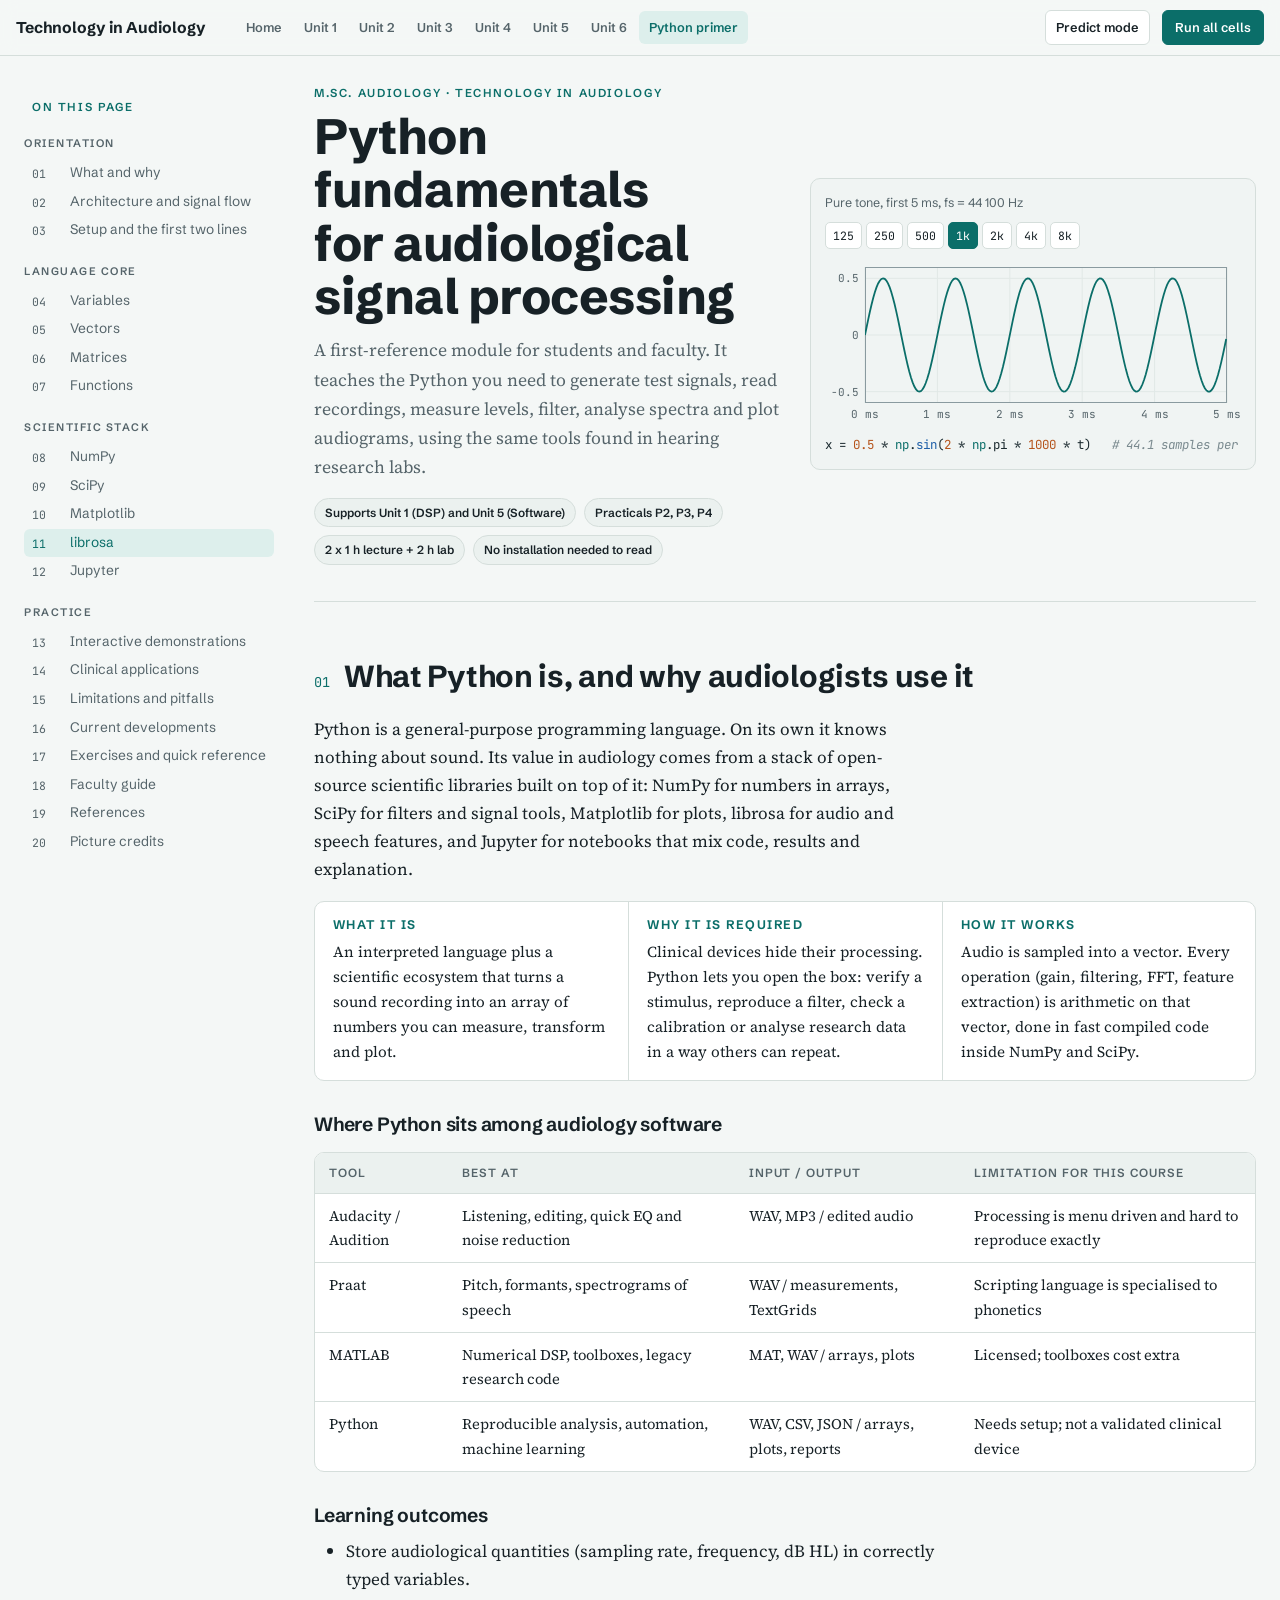
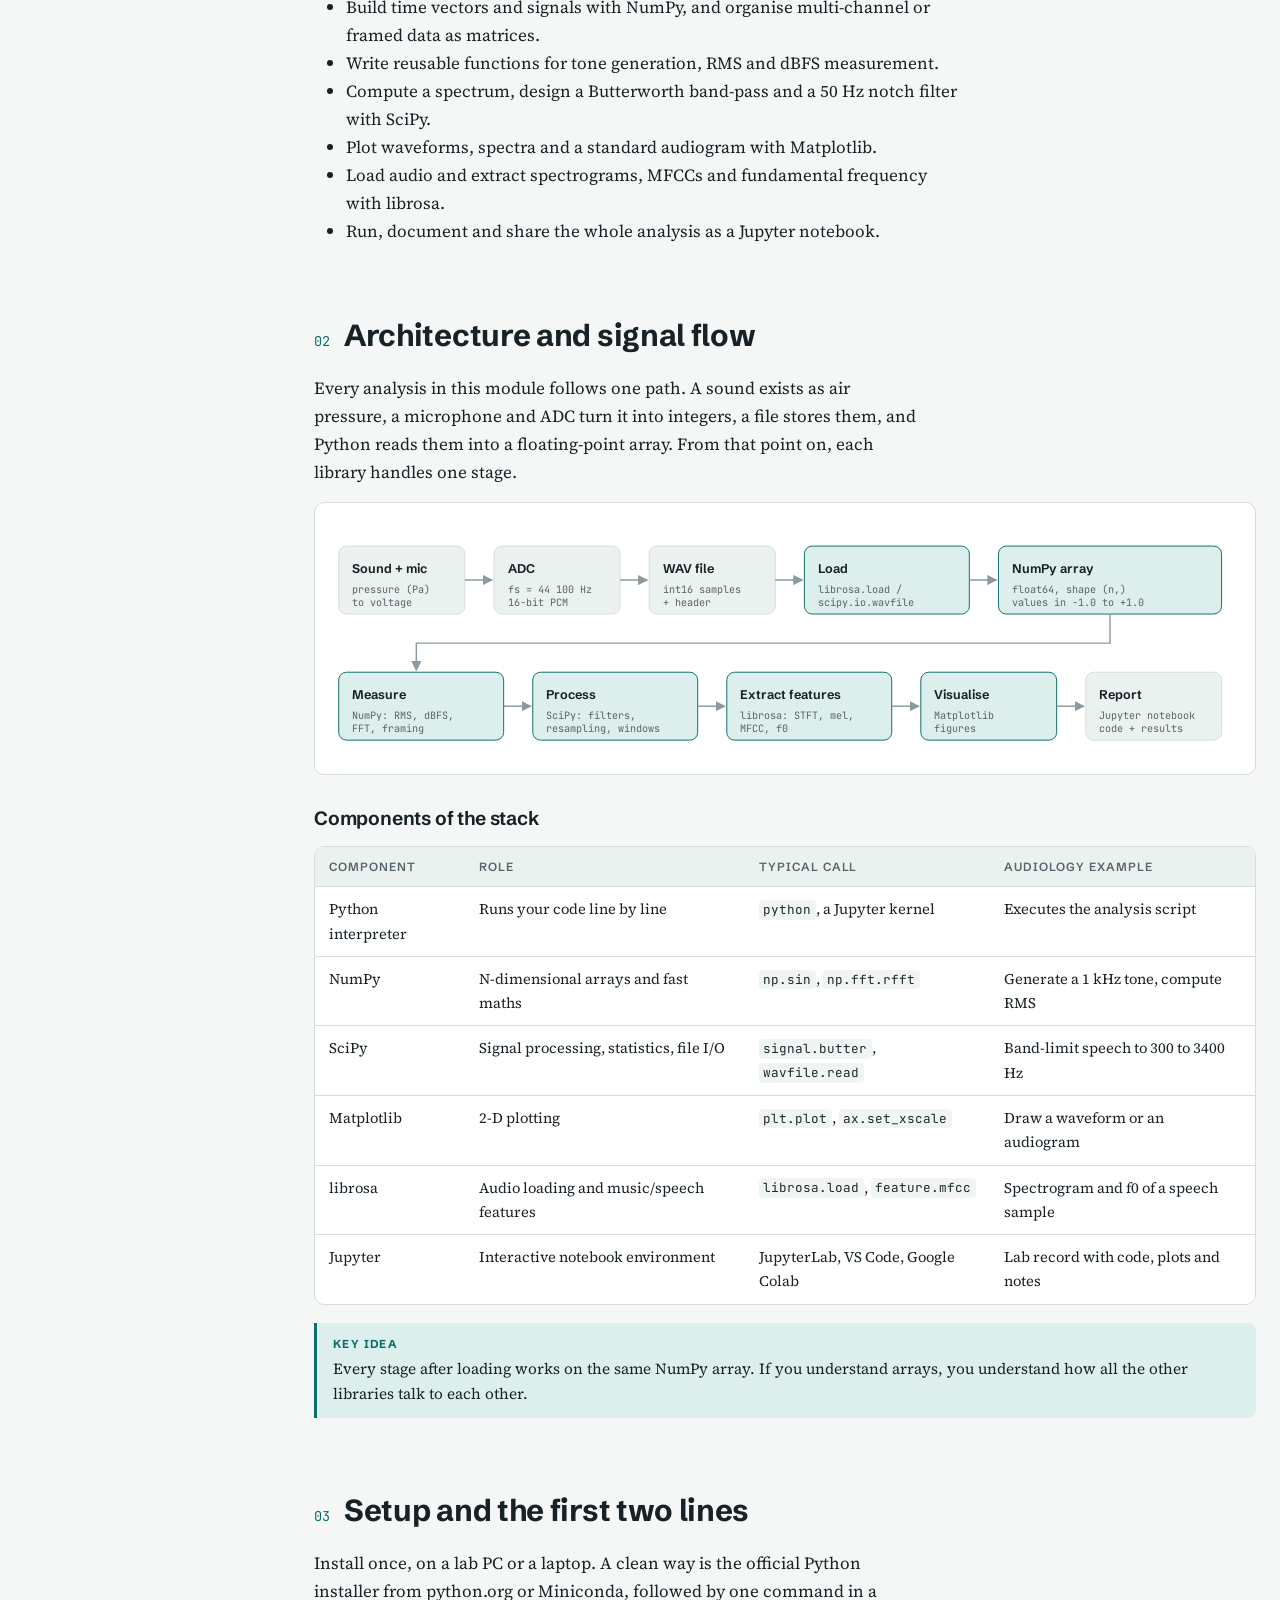
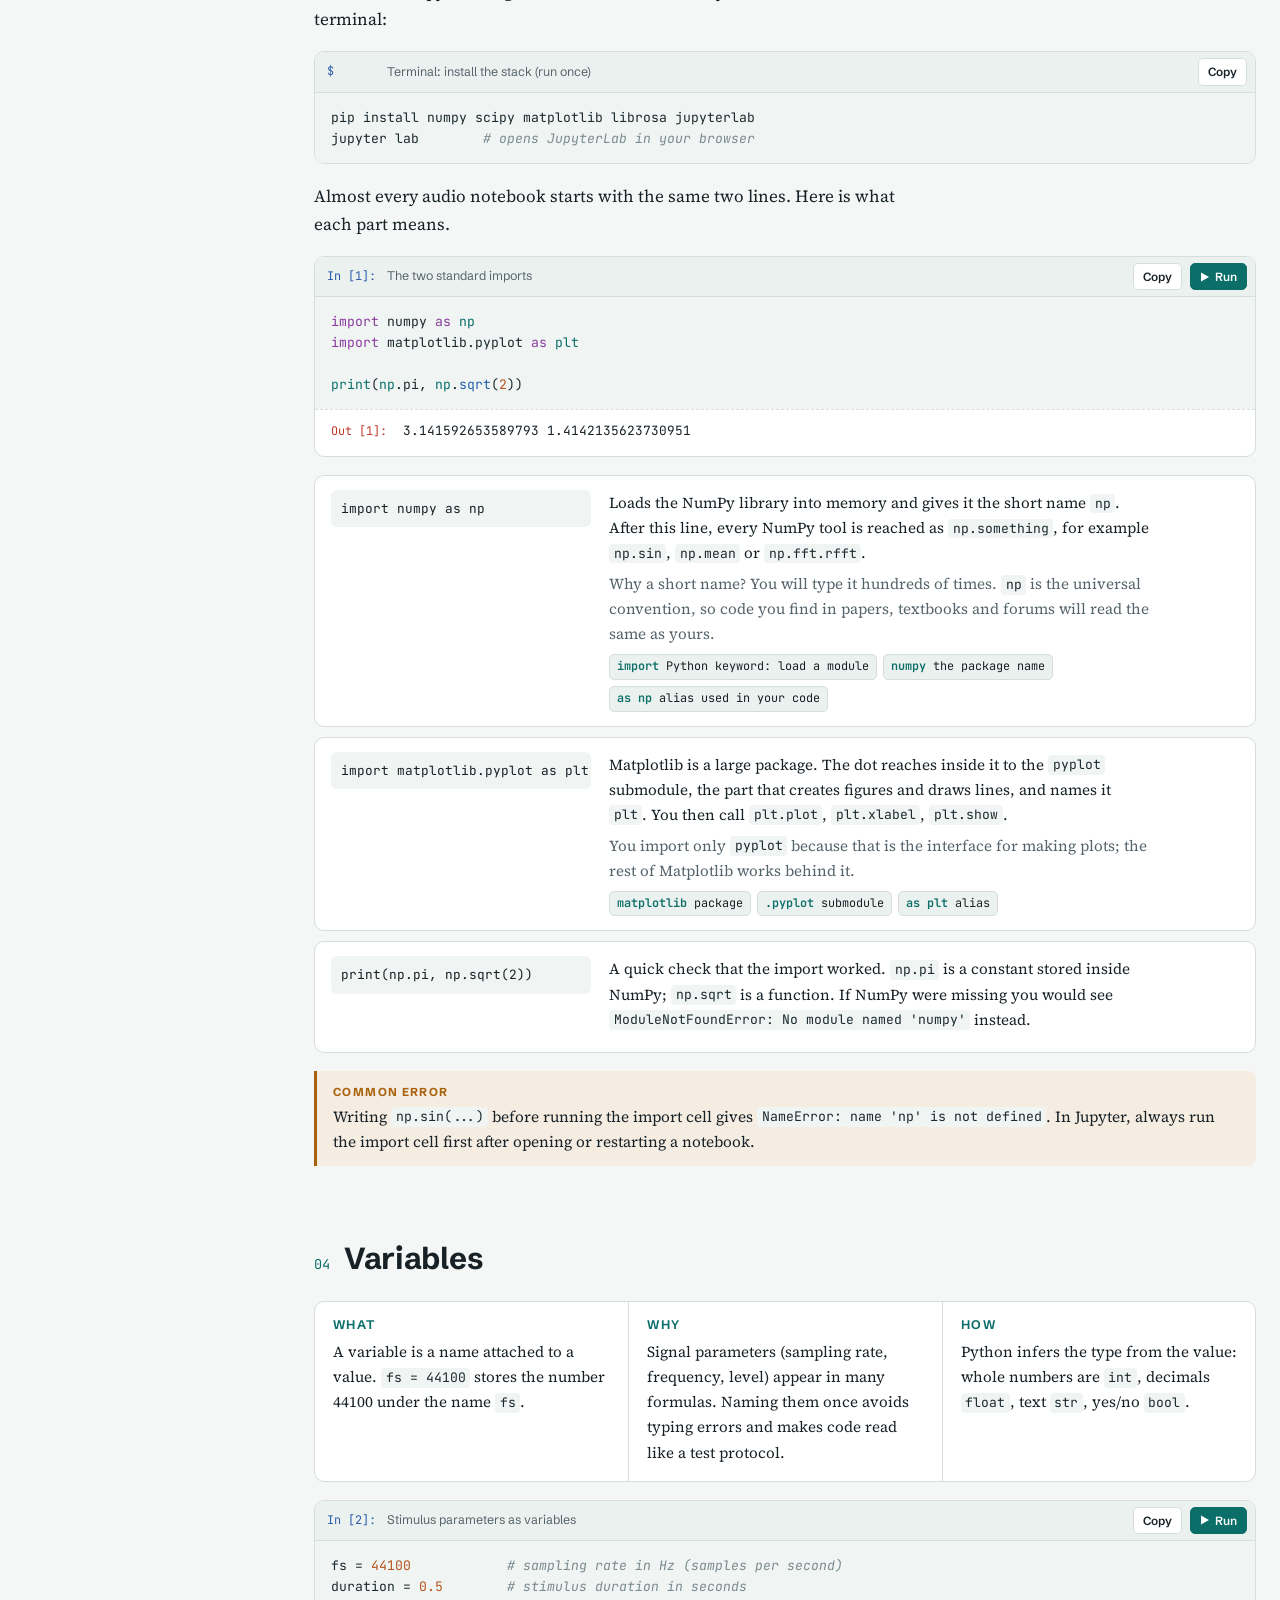
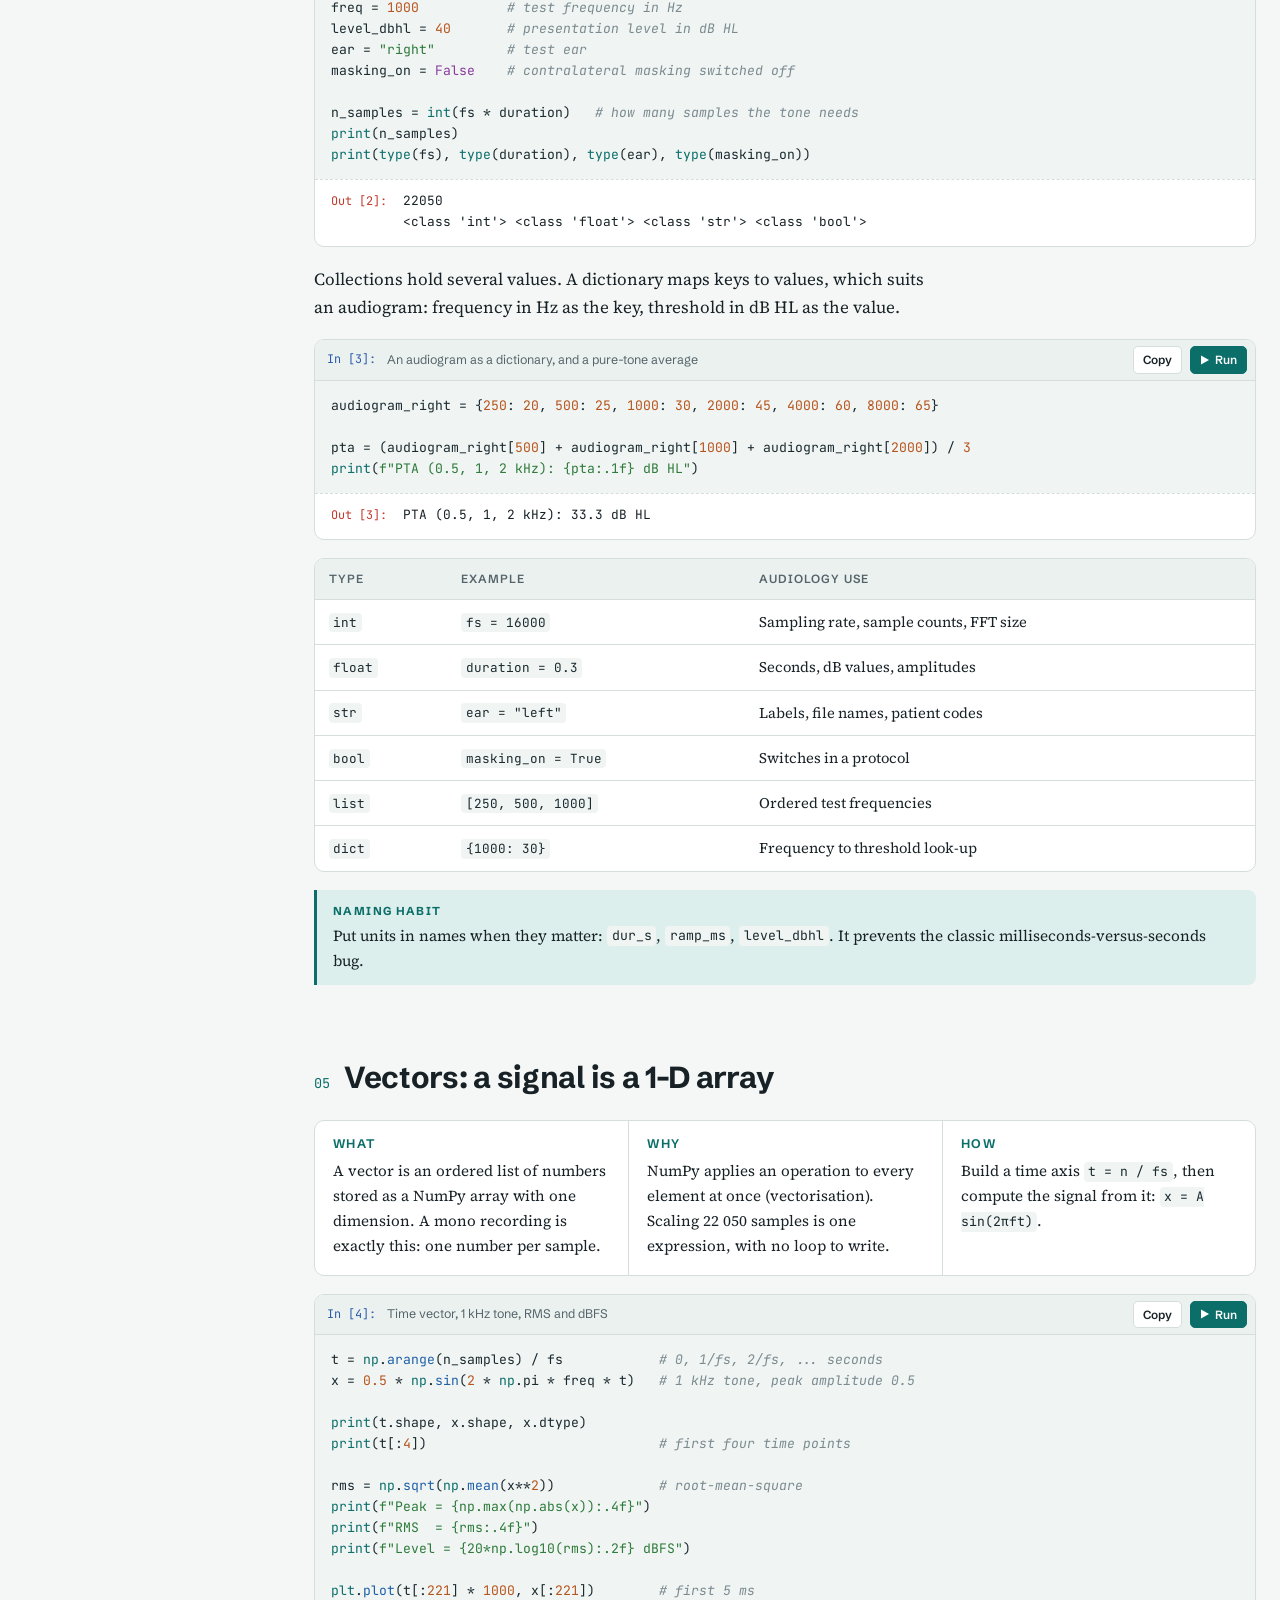
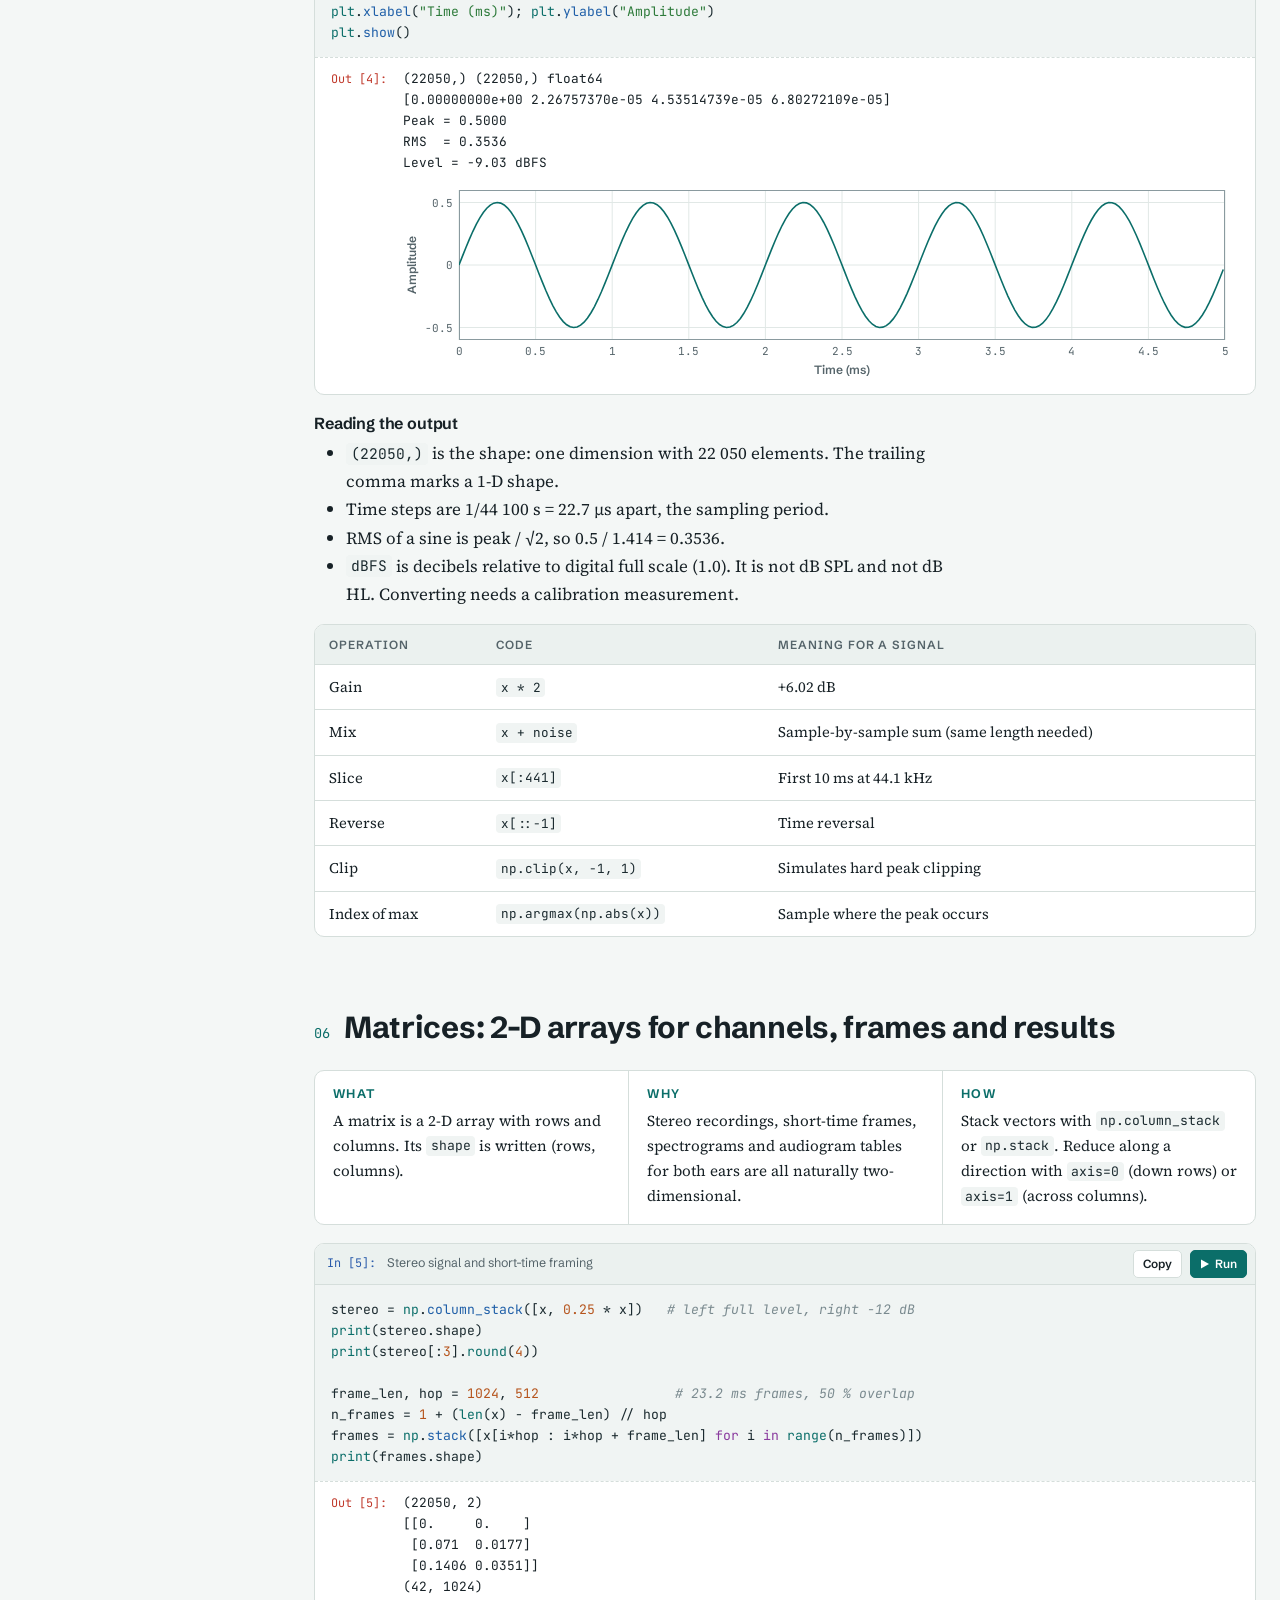
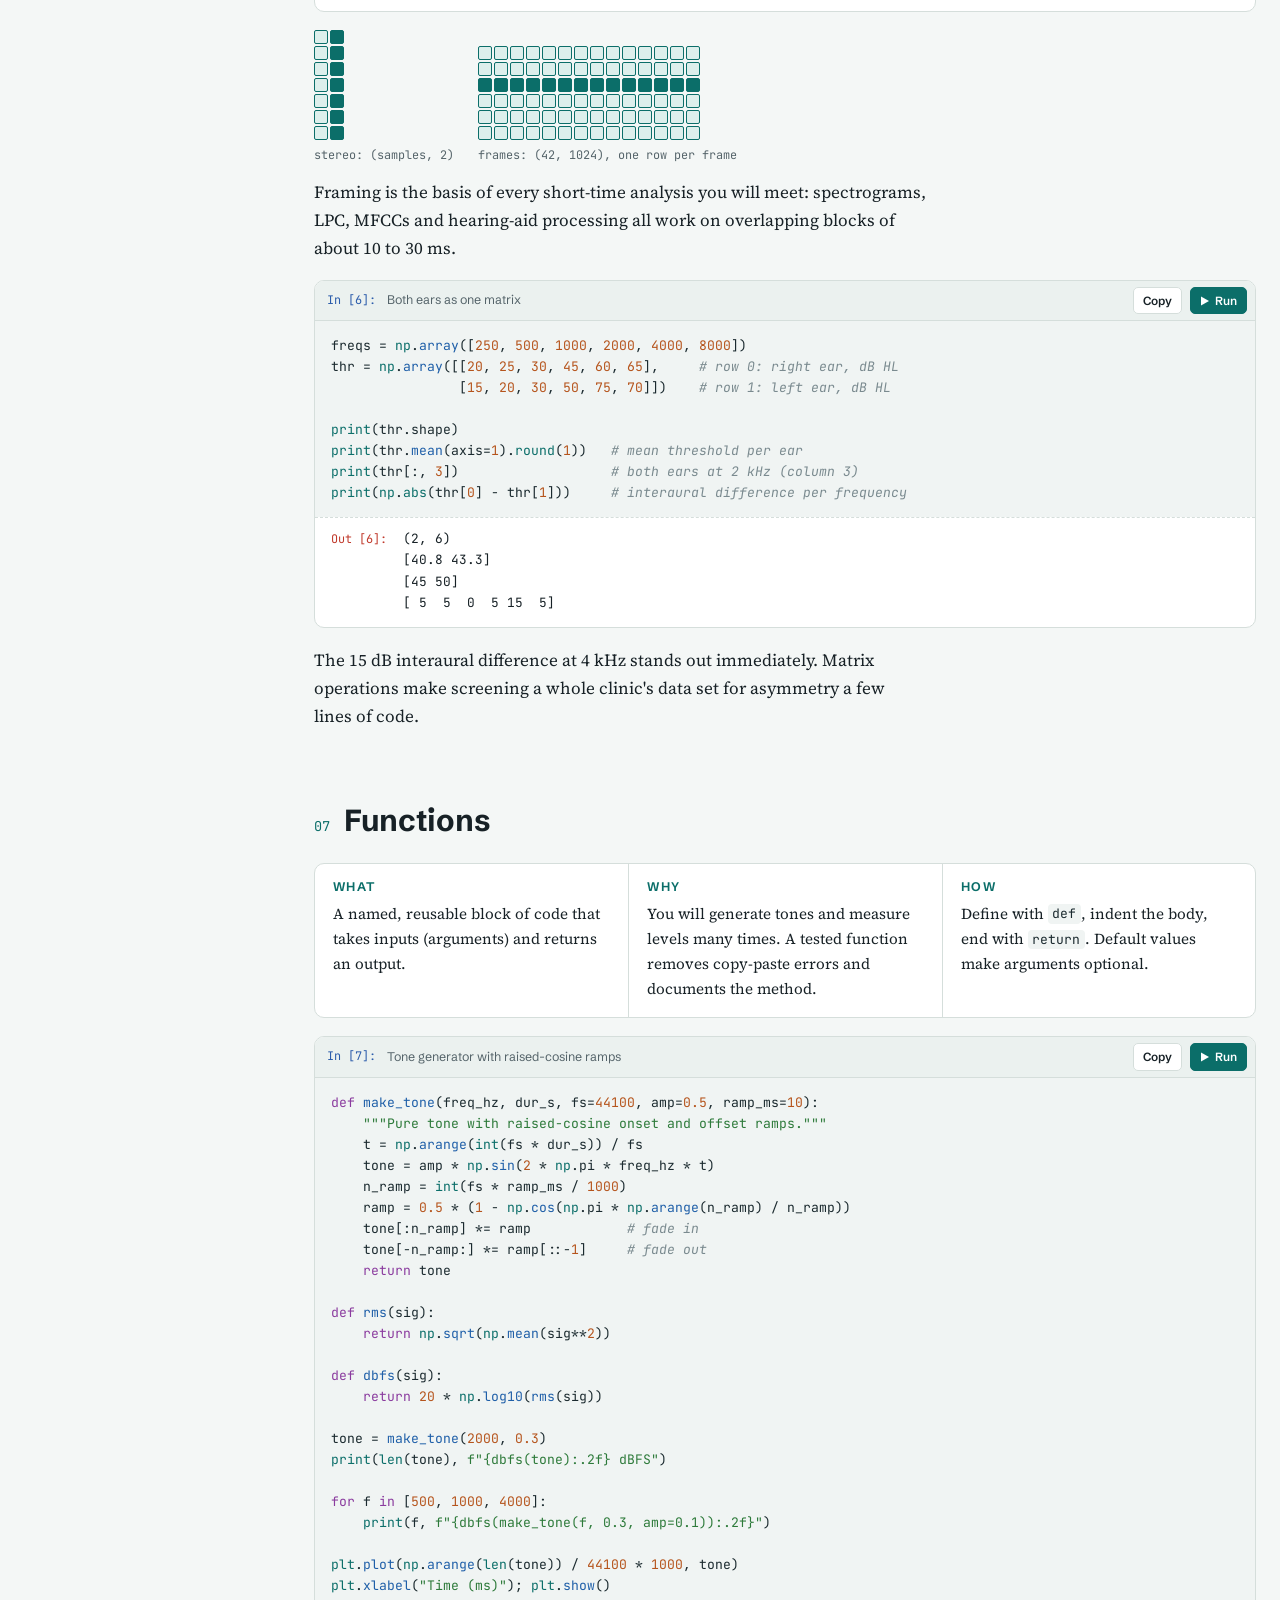
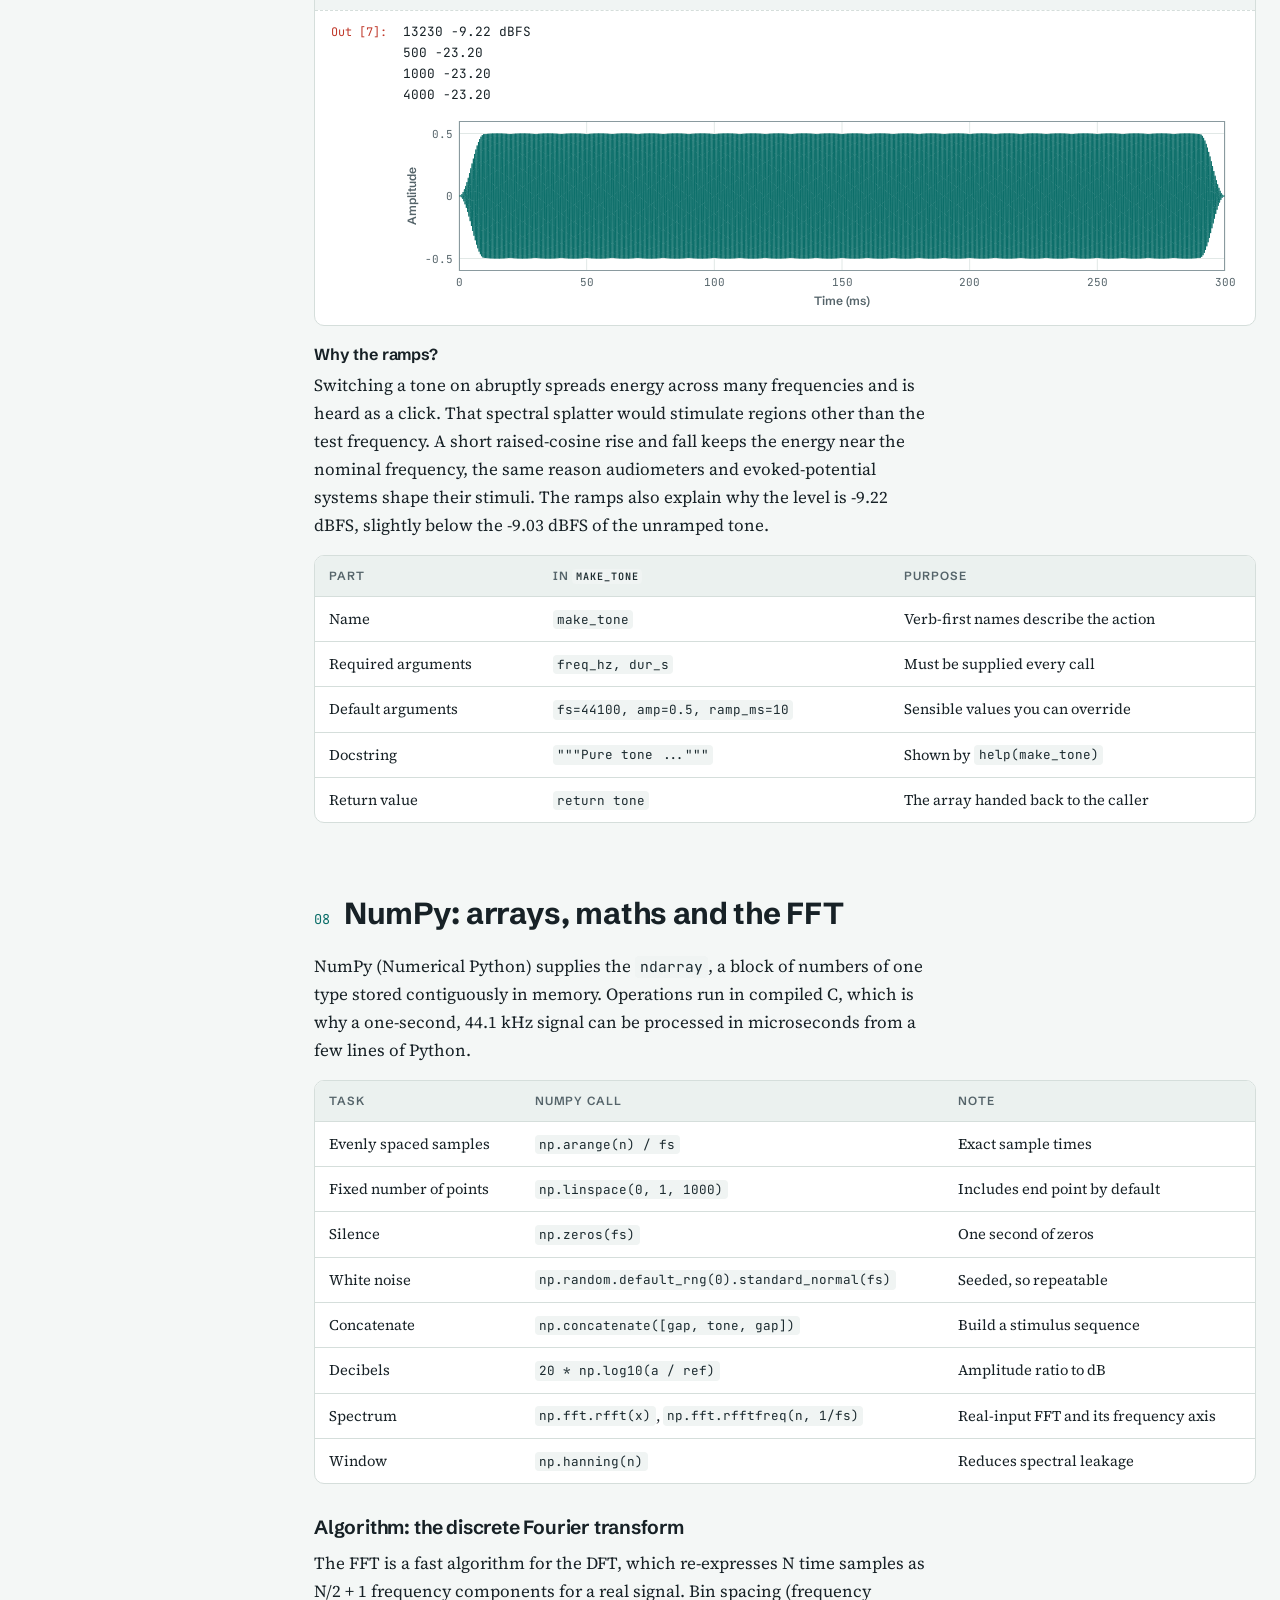
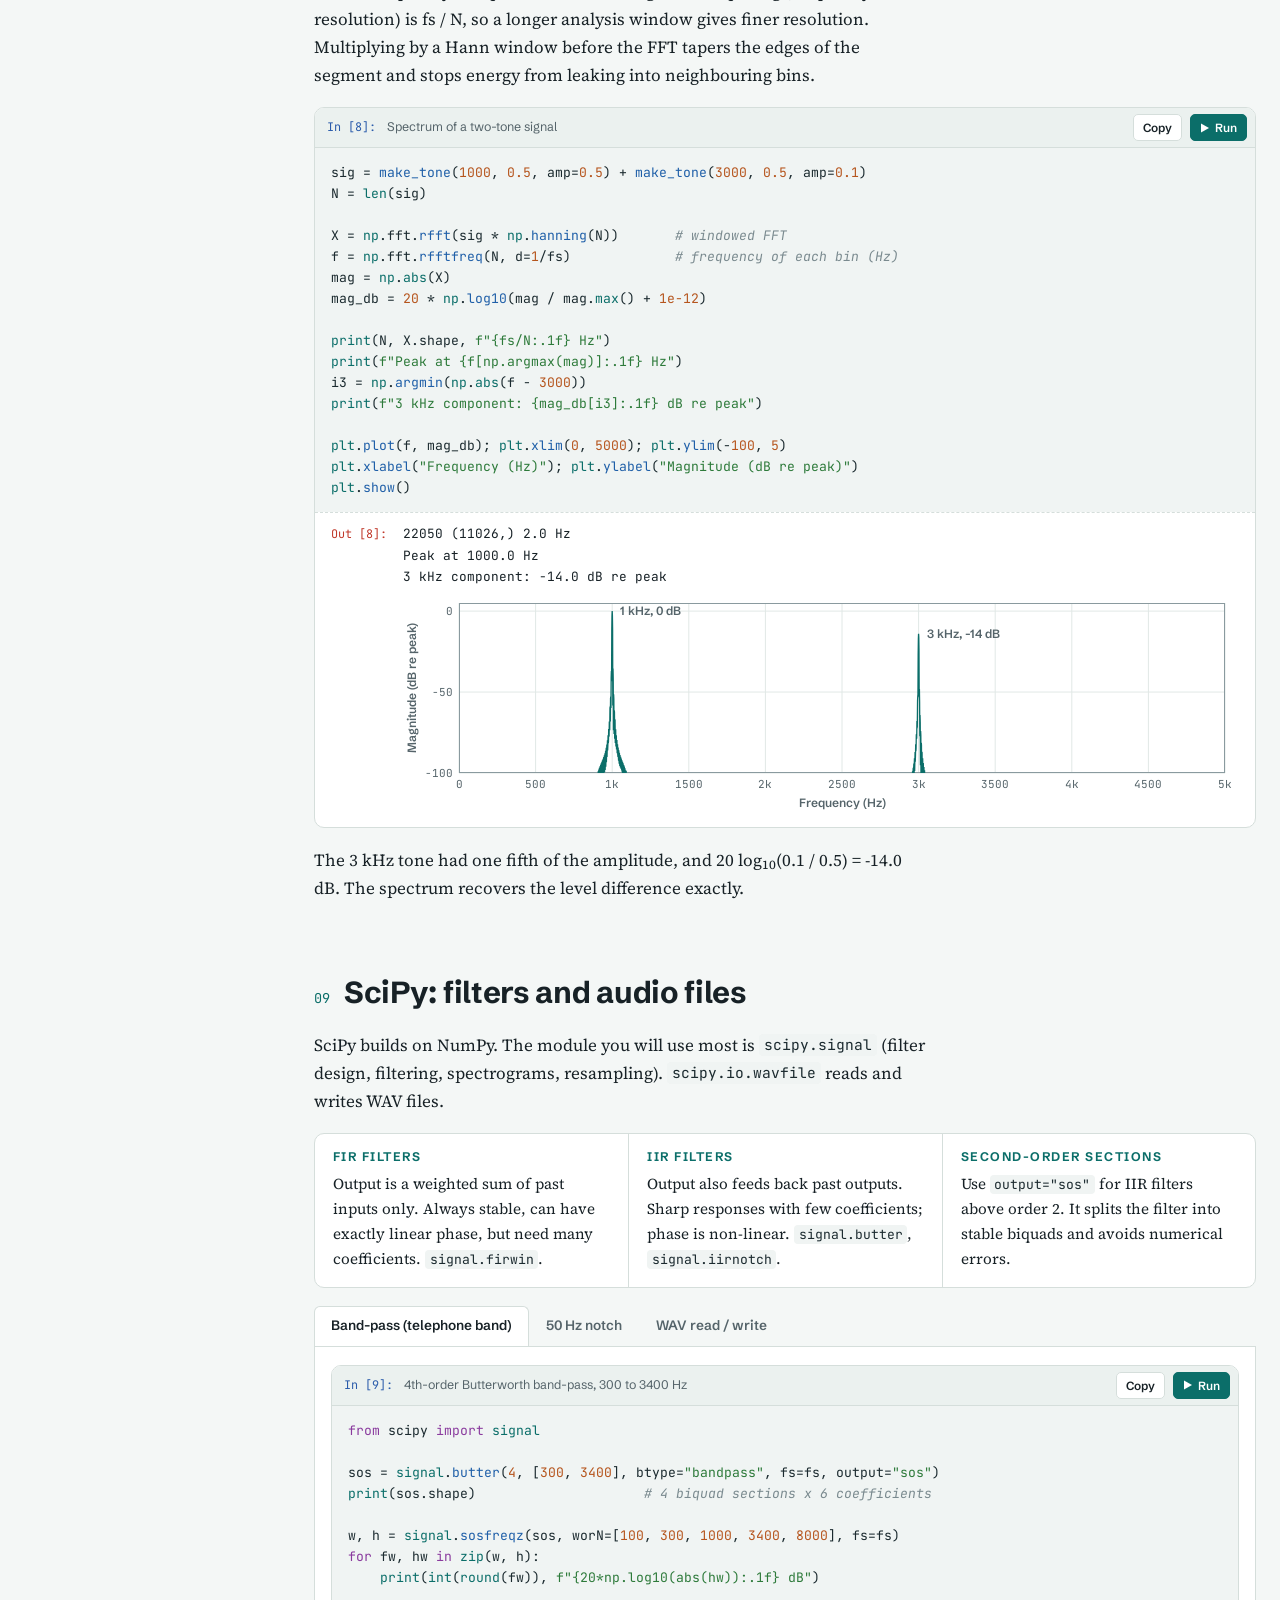
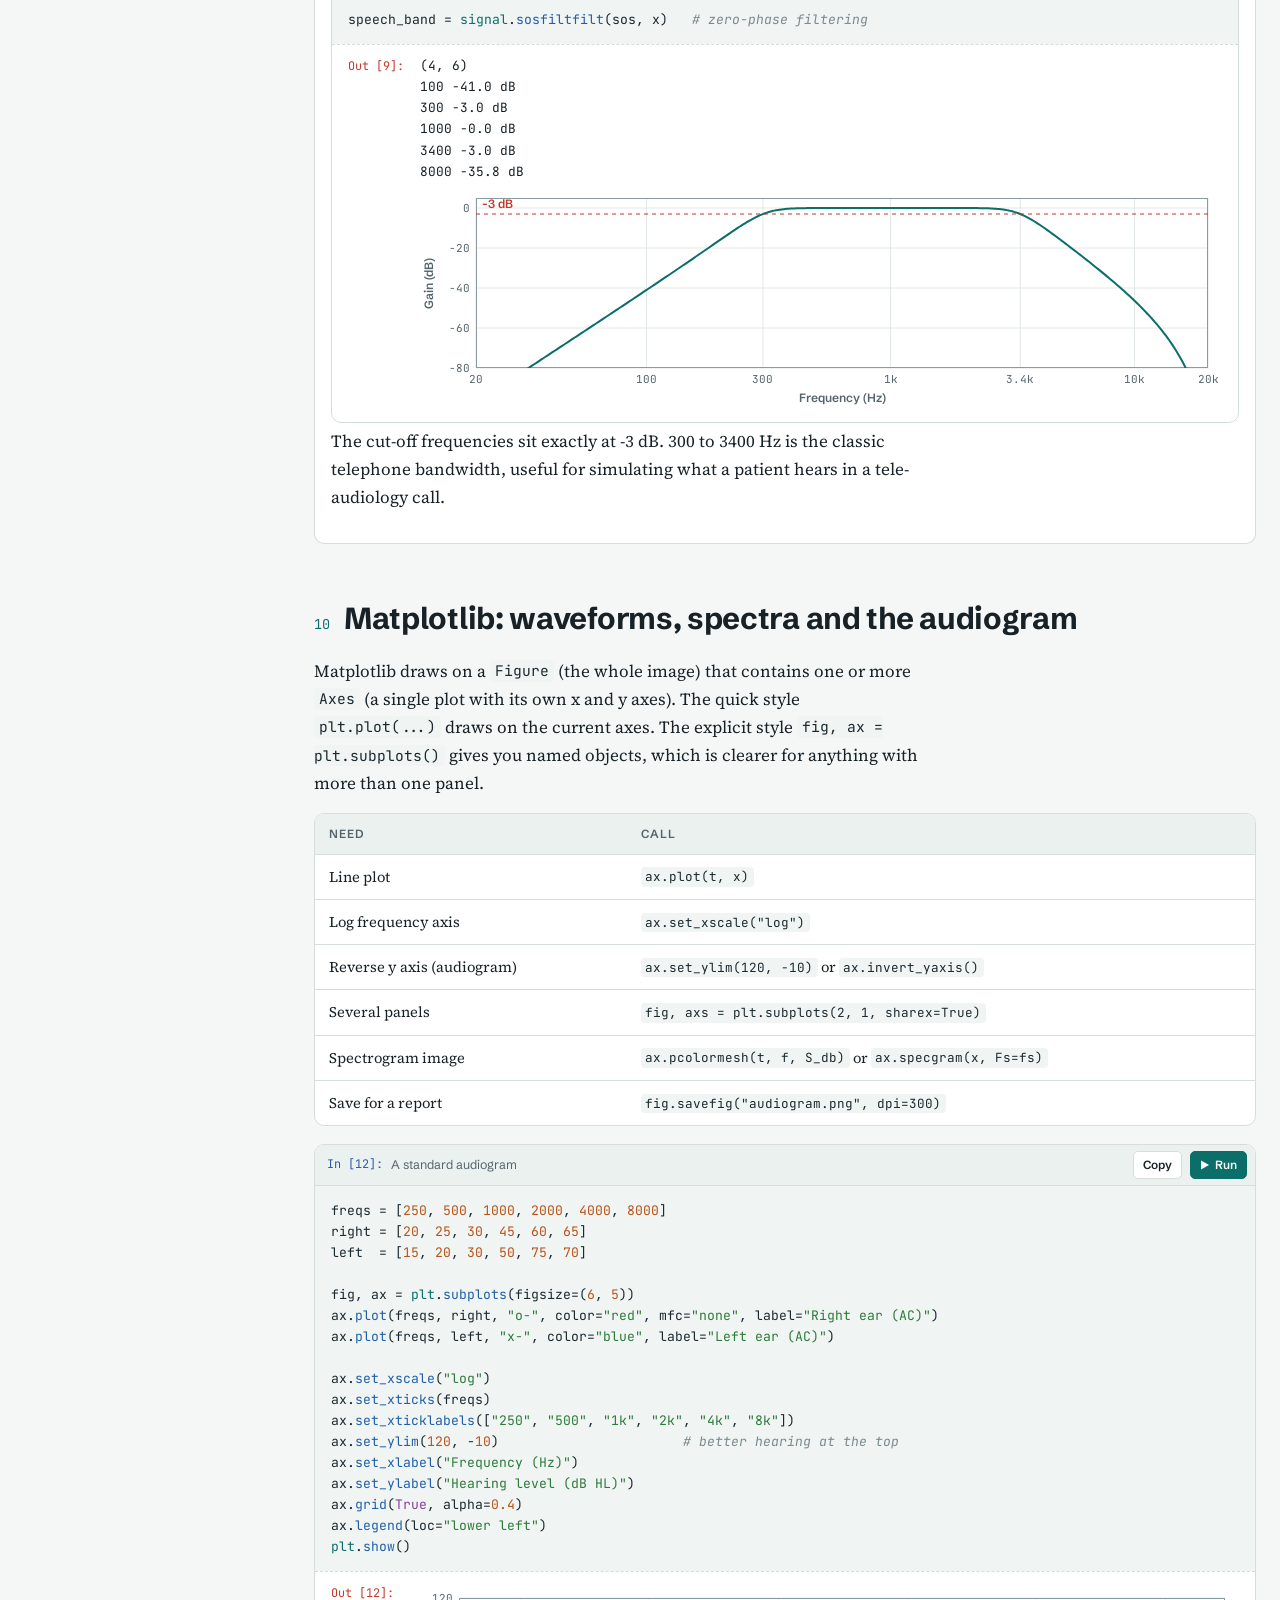
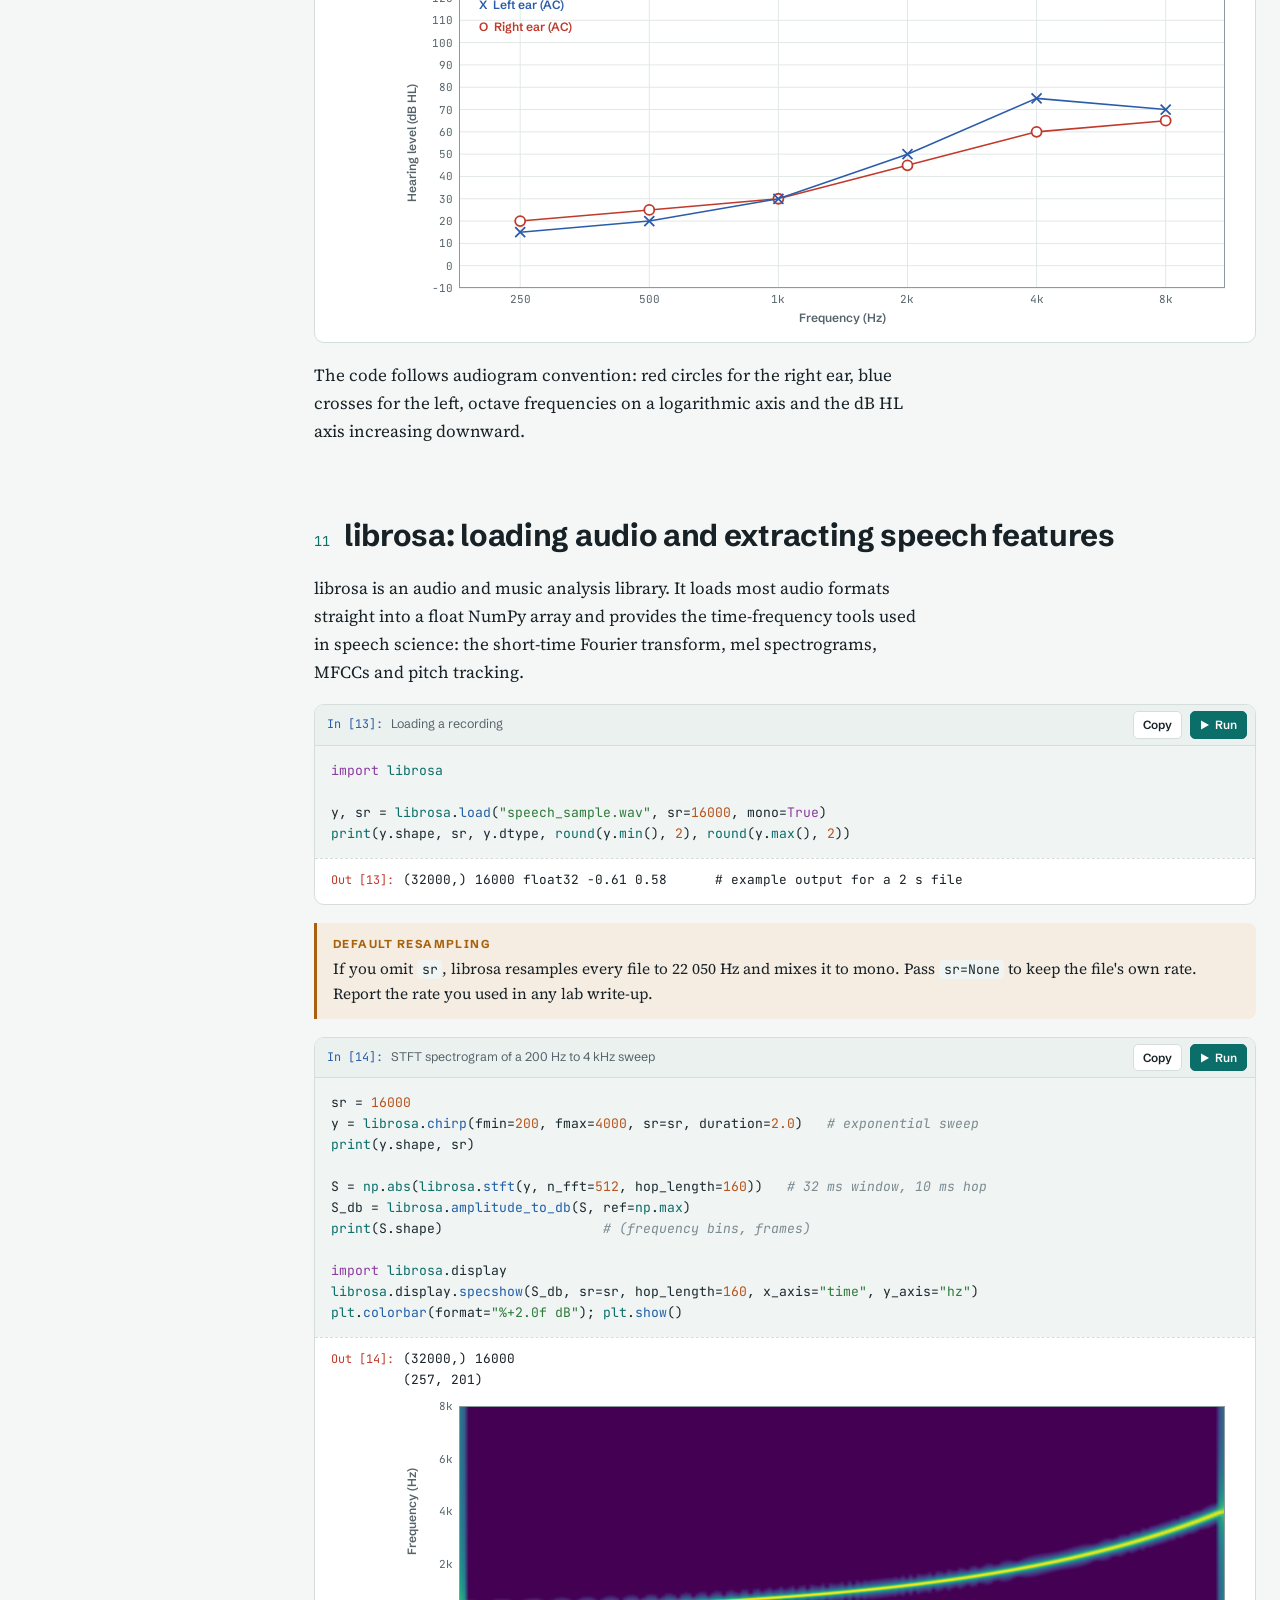
==== python.html @ c3593a7b "Add Technology in Audiology lecture notes" ====
<!doctype html>
<html lang="en">
<head>
<meta charset="utf-8">
<meta name="viewport" content="width=device-width, initial-scale=1, viewport-fit=cover">
<title>Audiology Python Primer</title>
<meta name="description" content="Python fundamentals for audiological signal processing.">
<link rel="preconnect" href="https://fonts.googleapis.com"><link rel="preconnect" href="https://fonts.gstatic.com" crossorigin>
<link rel="stylesheet" href="https://fonts.googleapis.com/css2?family=JetBrains+Mono:wght@400;600&family=Schibsted+Grotesk:wght@500;600;700;800&family=Source+Serif+4:ital,opsz,wght@0,8..60,400;0,8..60,600;1,8..60,400&display=swap">
<link rel="stylesheet" href="assets/bootstrap.min.css">
<link rel="stylesheet" href="assets/style.css">
</head>
<body>
<header class="topbar">
  <div class="inner">
    <button class="btn-ghost d-xl-none" type="button" data-bs-toggle="offcanvas" data-bs-target="#mnav" aria-controls="mnav" aria-label="Open navigation">
      <svg width="16" height="16" viewBox="0 0 16 16" aria-hidden="true"><path d="M2 4h12M2 8h12M2 12h12" stroke="currentColor" stroke-width="1.6" fill="none" stroke-linecap="round"/></svg>Menu
    </button>
    <a class="brand" href="index.html">
      <span class="t">Technology in Audiology</span>
    </a>
    <nav class="unit-nav" aria-label="Units"><a href="index.html">Home</a><a href="unit1.html">Unit 1</a><a href="unit2.html">Unit 2</a><a href="unit3.html">Unit 3</a><a href="unit4.html">Unit 4</a><a href="unit5.html">Unit 5</a><a href="unit6.html">Unit 6</a><a href="python.html" class="active">Python primer</a></nav>
    <span class="spacer"></span>
    <button class="btn-ghost" id="predictBtn" type="button" aria-pressed="false" title="Hide all outputs so students predict them before running">Predict mode</button>
    <button class="btn-accent d-none d-sm-inline-block" id="runAll" type="button">Run all cells</button>
  </div>
</header>
<div class="offcanvas offcanvas-start" tabindex="-1" id="mnav" aria-labelledby="mnavLabel">
  <div class="offcanvas-header">
    <h5 class="offcanvas-title" id="mnavLabel" style="font-family:var(--font-display)">Technology in Audiology</h5>
    <button type="button" class="btn-close" data-bs-dismiss="offcanvas" aria-label="Close"></button>
  </div>
  <div class="offcanvas-body"><ul class="mob-units"><li><a href="index.html">Home</a></li><li><a href="unit1.html">Unit 1: Transducers and DSP</a></li><li><a href="unit2.html">Unit 2: Computers and Tele-audiology</a></li><li><a href="unit3.html">Unit 3: Hearing Aids and Implants</a></li><li><a href="unit4.html">Unit 4: Hearing Science Instruments</a></li><li><a href="unit5.html">Unit 5: Analysis Software</a></li><li><a href="unit6.html">Unit 6: Audiology Instruments</a></li><li><a href="python.html" class="active">Python primer</a></li></ul><div class="eyebrow" style="margin-bottom:6px">On this page</div><div id="mnavBody"></div></div>
</div>
<div class="shell" id="top">
  <aside class="sidenav" aria-label="On this page">
    <div class="eyebrow" style="margin:0 0 8px 8px">On this page</div>
    <ol class="toc" id="toc">
      <li class="grp">Orientation</li>
      <li><a href="#overview"><span class="n">01</span>What and why</a></li>
      <li><a href="#architecture"><span class="n">02</span>Architecture and signal flow</a></li>
      <li><a href="#firstlines"><span class="n">03</span>Setup and the first two lines</a></li>
      <li class="grp">Language core</li>
      <li><a href="#variables"><span class="n">04</span>Variables</a></li>
      <li><a href="#vectors"><span class="n">05</span>Vectors</a></li>
      <li><a href="#matrices"><span class="n">06</span>Matrices</a></li>
      <li><a href="#functions"><span class="n">07</span>Functions</a></li>
      <li class="grp">Scientific stack</li>
      <li><a href="#numpy"><span class="n">08</span>NumPy</a></li>
      <li><a href="#scipy"><span class="n">09</span>SciPy</a></li>
      <li><a href="#matplotlib"><span class="n">10</span>Matplotlib</a></li>
      <li><a href="#librosa"><span class="n">11</span>librosa</a></li>
      <li><a href="#jupyter"><span class="n">12</span>Jupyter</a></li>
      <li class="grp">Practice</li>
      <li><a href="#labs"><span class="n">13</span>Interactive demonstrations</a></li>
      <li><a href="#clinical"><span class="n">14</span>Clinical applications</a></li>
      <li><a href="#limits"><span class="n">15</span>Limitations and pitfalls</a></li>
      <li><a href="#current"><span class="n">16</span>Current developments</a></li>
      <li><a href="#practice"><span class="n">17</span>Exercises and quick reference</a></li>
      <li><a href="#faculty"><span class="n">18</span>Faculty guide</a></li>
      <li><a href="#refs"><span class="n">19</span>References</a></li>
    <li><a href="#credits"><span class="n">20</span>Picture credits</a></li></ol>
  </aside>
  <main>

    <!-- HERO -->
    <div class="hero">
      <div>
        <div class="eyebrow">M.Sc. Audiology · Technology in Audiology</div>
        <h1>Python fundamentals for audiological signal processing</h1>
        <p class="lede">A first-reference module for students and faculty. It teaches the Python you need to generate test signals, read recordings, measure levels, filter, analyse spectra and plot audiograms, using the same tools found in hearing research labs.</p>
        <div class="meta">
          <span class="chip">Supports Unit 1 (DSP) and Unit 5 (Software)</span>
          <span class="chip">Practicals P2, P3, P4</span>
          <span class="chip">2 x 1 h lecture + 2 h lab</span>
          <span class="chip">No installation needed to read</span>
        </div>
      </div>
      <div class="scope" aria-label="Live pure-tone waveform">
        <div class="scope-head">
          <span>Pure tone, first 5 ms, fs = 44 100 Hz</span>
          <div class="freq-row" id="heroFreqs" role="group" aria-label="Audiometric test frequency"></div>
        </div>
        <canvas id="heroCanvas" height="170" aria-label="Waveform of the selected pure tone"></canvas>
        <div class="scope-code" id="heroCode"></div>
      </div>
    </div>

    <!-- 01 OVERVIEW -->
    <section class="mod" id="overview">
      <div class="mod-head"><span class="mod-num">01</span><h2>What Python is, and why audiologists use it</h2></div>
      <p>Python is a general-purpose programming language. On its own it knows nothing about sound. Its value in audiology comes from a stack of open-source scientific libraries built on top of it: NumPy for numbers in arrays, SciPy for filters and signal tools, Matplotlib for plots, librosa for audio and speech features, and Jupyter for notebooks that mix code, results and explanation.</p>
      <div class="wwh">
        <div><h4>What it is</h4><p>An interpreted language plus a scientific ecosystem that turns a sound recording into an array of numbers you can measure, transform and plot.</p></div>
        <div><h4>Why it is required</h4><p>Clinical devices hide their processing. Python lets you open the box: verify a stimulus, reproduce a filter, check a calibration or analyse research data in a way others can repeat.</p></div>
        <div><h4>How it works</h4><p>Audio is sampled into a vector. Every operation (gain, filtering, FFT, feature extraction) is arithmetic on that vector, done in fast compiled code inside NumPy and SciPy.</p></div>
      </div>
      <h3>Where Python sits among audiology software</h3>
      <div class="tbl-wrap"><table class="tbl">
        <thead><tr><th>Tool</th><th>Best at</th><th>Input / output</th><th>Limitation for this course</th></tr></thead>
        <tbody>
          <tr><td>Audacity / Audition</td><td>Listening, editing, quick EQ and noise reduction</td><td>WAV, MP3 / edited audio</td><td>Processing is menu driven and hard to reproduce exactly</td></tr>
          <tr><td>Praat</td><td>Pitch, formants, spectrograms of speech</td><td>WAV / measurements, TextGrids</td><td>Scripting language is specialised to phonetics</td></tr>
          <tr><td>MATLAB</td><td>Numerical DSP, toolboxes, legacy research code</td><td>MAT, WAV / arrays, plots</td><td>Licensed; toolboxes cost extra</td></tr>
          <tr><td>Python</td><td>Reproducible analysis, automation, machine learning</td><td>WAV, CSV, JSON / arrays, plots, reports</td><td>Needs setup; not a validated clinical device</td></tr>
        </tbody>
      </table></div>
      <h3>Learning outcomes</h3>
      <ul>
        <li>Store audiological quantities (sampling rate, frequency, dB HL) in correctly typed variables.</li>
        <li>Build time vectors and signals with NumPy, and organise multi-channel or framed data as matrices.</li>
        <li>Write reusable functions for tone generation, RMS and dBFS measurement.</li>
        <li>Compute a spectrum, design a Butterworth band-pass and a 50 Hz notch filter with SciPy.</li>
        <li>Plot waveforms, spectra and a standard audiogram with Matplotlib.</li>
        <li>Load audio and extract spectrograms, MFCCs and fundamental frequency with librosa.</li>
        <li>Run, document and share the whole analysis as a Jupyter notebook.</li>
      </ul>
    </section>

    <!-- 02 ARCHITECTURE -->
    <section class="mod" id="architecture">
      <div class="mod-head"><span class="mod-num">02</span><h2>Architecture and signal flow</h2></div>
      <p>Every analysis in this module follows one path. A sound exists as air pressure, a microphone and ADC turn it into integers, a file stores them, and Python reads them into a floating-point array. From that point on, each library handles one stage.</p>
      <div class="diagram">
        <svg viewBox="0 0 940 250" role="img" aria-label="Signal flow from microphone to Jupyter report">
          <defs><marker id="arr" viewBox="0 0 10 10" refX="9" refY="5" markerWidth="7" markerHeight="7" orient="auto"><path d="M0 0L10 5L0 10z" class="dg-a"/></marker></defs>
          <g>
            <rect class="dg-box" x="10" y="30" width="130" height="70" rx="8"/><text class="dg-t" x="24" y="58">Sound + mic</text><text class="dg-s" x="24" y="78">pressure (Pa)</text><text class="dg-s" x="24" y="92">to voltage</text>
            <rect class="dg-box" x="170" y="30" width="130" height="70" rx="8"/><text class="dg-t" x="184" y="58">ADC</text><text class="dg-s" x="184" y="78">fs = 44 100 Hz</text><text class="dg-s" x="184" y="92">16-bit PCM</text>
            <rect class="dg-box" x="330" y="30" width="130" height="70" rx="8"/><text class="dg-t" x="344" y="58">WAV file</text><text class="dg-s" x="344" y="78">int16 samples</text><text class="dg-s" x="344" y="92">+ header</text>
            <rect class="dg-box acc" x="490" y="30" width="170" height="70" rx="8"/><text class="dg-t" x="504" y="58">Load</text><text class="dg-s" x="504" y="78">librosa.load /</text><text class="dg-s" x="504" y="92">scipy.io.wavfile</text>
            <rect class="dg-box acc" x="690" y="30" width="230" height="70" rx="8"/><text class="dg-t" x="704" y="58">NumPy array</text><text class="dg-s" x="704" y="78">float64, shape (n,)</text><text class="dg-s" x="704" y="92">values in -1.0 to +1.0</text>
            <line class="dg-l" x1="140" y1="65" x2="168" y2="65" marker-end="url(#arr)"/>
            <line class="dg-l" x1="300" y1="65" x2="328" y2="65" marker-end="url(#arr)"/>
            <line class="dg-l" x1="460" y1="65" x2="488" y2="65" marker-end="url(#arr)"/>
            <line class="dg-l" x1="660" y1="65" x2="688" y2="65" marker-end="url(#arr)"/>
            <path class="dg-l" d="M805 100 V130 H90 V158" marker-end="url(#arr)"/>
            <rect class="dg-box acc" x="10" y="160" width="170" height="70" rx="8"/><text class="dg-t" x="24" y="188">Measure</text><text class="dg-s" x="24" y="208">NumPy: RMS, dBFS,</text><text class="dg-s" x="24" y="222">FFT, framing</text>
            <rect class="dg-box acc" x="210" y="160" width="170" height="70" rx="8"/><text class="dg-t" x="224" y="188">Process</text><text class="dg-s" x="224" y="208">SciPy: filters,</text><text class="dg-s" x="224" y="222">resampling, windows</text>
            <rect class="dg-box acc" x="410" y="160" width="170" height="70" rx="8"/><text class="dg-t" x="424" y="188">Extract features</text><text class="dg-s" x="424" y="208">librosa: STFT, mel,</text><text class="dg-s" x="424" y="222">MFCC, f0</text>
            <rect class="dg-box acc" x="610" y="160" width="140" height="70" rx="8"/><text class="dg-t" x="624" y="188">Visualise</text><text class="dg-s" x="624" y="208">Matplotlib</text><text class="dg-s" x="624" y="222">figures</text>
            <rect class="dg-box" x="780" y="160" width="140" height="70" rx="8"/><text class="dg-t" x="794" y="188">Report</text><text class="dg-s" x="794" y="208">Jupyter notebook</text><text class="dg-s" x="794" y="222">code + results</text>
            <line class="dg-l" x1="180" y1="195" x2="208" y2="195" marker-end="url(#arr)"/>
            <line class="dg-l" x1="380" y1="195" x2="408" y2="195" marker-end="url(#arr)"/>
            <line class="dg-l" x1="580" y1="195" x2="608" y2="195" marker-end="url(#arr)"/>
            <line class="dg-l" x1="750" y1="195" x2="778" y2="195" marker-end="url(#arr)"/>
          </g>
        </svg>
      </div>
      <h3>Components of the stack</h3>
      <div class="tbl-wrap"><table class="tbl">
        <thead><tr><th>Component</th><th>Role</th><th>Typical call</th><th>Audiology example</th></tr></thead>
        <tbody>
          <tr><td>Python interpreter</td><td>Runs your code line by line</td><td><code>python</code>, a Jupyter kernel</td><td>Executes the analysis script</td></tr>
          <tr><td>NumPy</td><td>N-dimensional arrays and fast maths</td><td><code>np.sin</code>, <code>np.fft.rfft</code></td><td>Generate a 1 kHz tone, compute RMS</td></tr>
          <tr><td>SciPy</td><td>Signal processing, statistics, file I/O</td><td><code>signal.butter</code>, <code>wavfile.read</code></td><td>Band-limit speech to 300 to 3400 Hz</td></tr>
          <tr><td>Matplotlib</td><td>2-D plotting</td><td><code>plt.plot</code>, <code>ax.set_xscale</code></td><td>Draw a waveform or an audiogram</td></tr>
          <tr><td>librosa</td><td>Audio loading and music/speech features</td><td><code>librosa.load</code>, <code>feature.mfcc</code></td><td>Spectrogram and f0 of a speech sample</td></tr>
          <tr><td>Jupyter</td><td>Interactive notebook environment</td><td>JupyterLab, VS Code, Google Colab</td><td>Lab record with code, plots and notes</td></tr>
        </tbody>
      </table></div>
      <div class="note"><span class="lbl">Key idea</span>Every stage after loading works on the same NumPy array. If you understand arrays, you understand how all the other libraries talk to each other.</div>
    </section>

    <!-- 03 FIRST LINES -->
    <section class="mod" id="firstlines">
      <div class="mod-head"><span class="mod-num">03</span><h2>Setup and the first two lines</h2></div>
      <p>Install once, on a lab PC or a laptop. A clean way is the official Python installer from python.org or Miniconda, followed by one command in a terminal:</p>
      <div class="cell" data-title="Terminal: install the stack (run once)" data-lang="shell">
<pre class="code">pip install numpy scipy matplotlib librosa jupyterlab
jupyter lab        # opens JupyterLab in your browser</pre>
      </div>
      <p>Almost every audio notebook starts with the same two lines. Here is what each part means.</p>
      <div class="cell" data-title="The two standard imports">
<pre class="code">import numpy as np
import matplotlib.pyplot as plt

print(np.pi, np.sqrt(2))</pre>
<div class="out"><pre>3.141592653589793 1.4142135623730951</pre></div>
      </div>
      <ul class="lbl-list">
        <li>
          <div class="src">import numpy as np</div>
          <div>
            <p>Loads the NumPy library into memory and gives it the short name <code>np</code>. After this line, every NumPy tool is reached as <code>np.something</code>, for example <code>np.sin</code>, <code>np.mean</code> or <code>np.fft.rfft</code>.</p>
            <p class="muted">Why a short name? You will type it hundreds of times. <code>np</code> is the universal convention, so code you find in papers, textbooks and forums will read the same as yours.</p>
            <div class="tokens"><span class="tok"><b>import</b> Python keyword: load a module</span><span class="tok"><b>numpy</b> the package name</span><span class="tok"><b>as np</b> alias used in your code</span></div>
          </div>
        </li>
        <li>
          <div class="src">import matplotlib.pyplot as plt</div>
          <div>
            <p>Matplotlib is a large package. The dot reaches inside it to the <code>pyplot</code> submodule, the part that creates figures and draws lines, and names it <code>plt</code>. You then call <code>plt.plot</code>, <code>plt.xlabel</code>, <code>plt.show</code>.</p>
            <p class="muted">You import only <code>pyplot</code> because that is the interface for making plots; the rest of Matplotlib works behind it.</p>
            <div class="tokens"><span class="tok"><b>matplotlib</b> package</span><span class="tok"><b>.pyplot</b> submodule</span><span class="tok"><b>as plt</b> alias</span></div>
          </div>
        </li>
        <li>
          <div class="src">print(np.pi, np.sqrt(2))</div>
          <div>
            <p>A quick check that the import worked. <code>np.pi</code> is a constant stored inside NumPy; <code>np.sqrt</code> is a function. If NumPy were missing you would see <code>ModuleNotFoundError: No module named 'numpy'</code> instead.</p>
          </div>
        </li>
      </ul>
      <div class="note warn"><span class="lbl">Common error</span>Writing <code>np.sin(...)</code> before running the import cell gives <code>NameError: name 'np' is not defined</code>. In Jupyter, always run the import cell first after opening or restarting a notebook.</div>
    </section>

    <!-- 04 VARIABLES -->
    <section class="mod" id="variables">
      <div class="mod-head"><span class="mod-num">04</span><h2>Variables</h2></div>
      <div class="wwh">
        <div><h4>What</h4><p>A variable is a name attached to a value. <code>fs = 44100</code> stores the number 44100 under the name <code>fs</code>.</p></div>
        <div><h4>Why</h4><p>Signal parameters (sampling rate, frequency, level) appear in many formulas. Naming them once avoids typing errors and makes code read like a test protocol.</p></div>
        <div><h4>How</h4><p>Python infers the type from the value: whole numbers are <code>int</code>, decimals <code>float</code>, text <code>str</code>, yes/no <code>bool</code>.</p></div>
      </div>
      <div class="cell" data-title="Stimulus parameters as variables">
<pre class="code">fs = 44100            # sampling rate in Hz (samples per second)
duration = 0.5        # stimulus duration in seconds
freq = 1000           # test frequency in Hz
level_dbhl = 40       # presentation level in dB HL
ear = "right"         # test ear
masking_on = False    # contralateral masking switched off

n_samples = int(fs * duration)   # how many samples the tone needs
print(n_samples)
print(type(fs), type(duration), type(ear), type(masking_on))</pre>
<div class="out"><pre>22050
&lt;class 'int'&gt; &lt;class 'float'&gt; &lt;class 'str'&gt; &lt;class 'bool'&gt;</pre></div>
      </div>
      <p>Collections hold several values. A dictionary maps keys to values, which suits an audiogram: frequency in Hz as the key, threshold in dB HL as the value.</p>
      <div class="cell" data-title="An audiogram as a dictionary, and a pure-tone average">
<pre class="code">audiogram_right = {250: 20, 500: 25, 1000: 30, 2000: 45, 4000: 60, 8000: 65}

pta = (audiogram_right[500] + audiogram_right[1000] + audiogram_right[2000]) / 3
print(f"PTA (0.5, 1, 2 kHz): {pta:.1f} dB HL")</pre>
<div class="out"><pre>PTA (0.5, 1, 2 kHz): 33.3 dB HL</pre></div>
      </div>
      <div class="tbl-wrap"><table class="tbl">
        <thead><tr><th>Type</th><th>Example</th><th>Audiology use</th></tr></thead>
        <tbody>
          <tr><td><code>int</code></td><td><code>fs = 16000</code></td><td>Sampling rate, sample counts, FFT size</td></tr>
          <tr><td><code>float</code></td><td><code>duration = 0.3</code></td><td>Seconds, dB values, amplitudes</td></tr>
          <tr><td><code>str</code></td><td><code>ear = "left"</code></td><td>Labels, file names, patient codes</td></tr>
          <tr><td><code>bool</code></td><td><code>masking_on = True</code></td><td>Switches in a protocol</td></tr>
          <tr><td><code>list</code></td><td><code>[250, 500, 1000]</code></td><td>Ordered test frequencies</td></tr>
          <tr><td><code>dict</code></td><td><code>{1000: 30}</code></td><td>Frequency to threshold look-up</td></tr>
        </tbody>
      </table></div>
      <div class="note"><span class="lbl">Naming habit</span>Put units in names when they matter: <code>dur_s</code>, <code>ramp_ms</code>, <code>level_dbhl</code>. It prevents the classic milliseconds-versus-seconds bug.</div>
    </section>

    <!-- 05 VECTORS -->
    <section class="mod" id="vectors">
      <div class="mod-head"><span class="mod-num">05</span><h2>Vectors: a signal is a 1-D array</h2></div>
      <div class="wwh">
        <div><h4>What</h4><p>A vector is an ordered list of numbers stored as a NumPy array with one dimension. A mono recording is exactly this: one number per sample.</p></div>
        <div><h4>Why</h4><p>NumPy applies an operation to every element at once (vectorisation). Scaling 22 050 samples is one expression, with no loop to write.</p></div>
        <div><h4>How</h4><p>Build a time axis <code>t = n / fs</code>, then compute the signal from it: <code>x = A sin(2&pi;ft)</code>.</p></div>
      </div>
      <div class="cell" data-plot="vec" data-title="Time vector, 1 kHz tone, RMS and dBFS">
<pre class="code">t = np.arange(n_samples) / fs            # 0, 1/fs, 2/fs, ... seconds
x = 0.5 * np.sin(2 * np.pi * freq * t)   # 1 kHz tone, peak amplitude 0.5

print(t.shape, x.shape, x.dtype)
print(t[:4])                             # first four time points

rms = np.sqrt(np.mean(x**2))             # root-mean-square
print(f"Peak = {np.max(np.abs(x)):.4f}")
print(f"RMS  = {rms:.4f}")
print(f"Level = {20*np.log10(rms):.2f} dBFS")

plt.plot(t[:221] * 1000, x[:221])        # first 5 ms
plt.xlabel("Time (ms)"); plt.ylabel("Amplitude")
plt.show()</pre>
<div class="out"><pre>(22050,) (22050,) float64
[0.00000000e+00 2.26757370e-05 4.53514739e-05 6.80272109e-05]
Peak = 0.5000
RMS  = 0.3536
Level = -9.03 dBFS</pre></div>
      </div>
      <h4>Reading the output</h4>
      <ul>
        <li><code>(22050,)</code> is the shape: one dimension with 22 050 elements. The trailing comma marks a 1-D shape.</li>
        <li>Time steps are 1/44 100 s = 22.7 &micro;s apart, the sampling period.</li>
        <li>RMS of a sine is peak / &radic;2, so 0.5 / 1.414 = 0.3536.</li>
        <li><code>dBFS</code> is decibels relative to digital full scale (1.0). It is not dB SPL and not dB HL. Converting needs a calibration measurement.</li>
      </ul>
      <div class="tbl-wrap"><table class="tbl">
        <thead><tr><th>Operation</th><th>Code</th><th>Meaning for a signal</th></tr></thead>
        <tbody>
          <tr><td>Gain</td><td><code>x * 2</code></td><td>+6.02 dB</td></tr>
          <tr><td>Mix</td><td><code>x + noise</code></td><td>Sample-by-sample sum (same length needed)</td></tr>
          <tr><td>Slice</td><td><code>x[:441]</code></td><td>First 10 ms at 44.1 kHz</td></tr>
          <tr><td>Reverse</td><td><code>x[::-1]</code></td><td>Time reversal</td></tr>
          <tr><td>Clip</td><td><code>np.clip(x, -1, 1)</code></td><td>Simulates hard peak clipping</td></tr>
          <tr><td>Index of max</td><td><code>np.argmax(np.abs(x))</code></td><td>Sample where the peak occurs</td></tr>
        </tbody>
      </table></div>
    </section>

    <!-- 06 MATRICES -->
    <section class="mod" id="matrices">
      <div class="mod-head"><span class="mod-num">06</span><h2>Matrices: 2-D arrays for channels, frames and results</h2></div>
      <div class="wwh">
        <div><h4>What</h4><p>A matrix is a 2-D array with rows and columns. Its <code>shape</code> is written (rows, columns).</p></div>
        <div><h4>Why</h4><p>Stereo recordings, short-time frames, spectrograms and audiogram tables for both ears are all naturally two-dimensional.</p></div>
        <div><h4>How</h4><p>Stack vectors with <code>np.column_stack</code> or <code>np.stack</code>. Reduce along a direction with <code>axis=0</code> (down rows) or <code>axis=1</code> (across columns).</p></div>
      </div>
      <div class="cell" data-title="Stereo signal and short-time framing">
<pre class="code">stereo = np.column_stack([x, 0.25 * x])   # left full level, right -12 dB
print(stereo.shape)
print(stereo[:3].round(4))

frame_len, hop = 1024, 512                 # 23.2 ms frames, 50 % overlap
n_frames = 1 + (len(x) - frame_len) // hop
frames = np.stack([x[i*hop : i*hop + frame_len] for i in range(n_frames)])
print(frames.shape)</pre>
<div class="out"><pre>(22050, 2)
[[0.     0.    ]
 [0.071  0.0177]
 [0.1406 0.0351]]
(42, 1024)</pre></div>
      </div>
      <div class="shape-demo" aria-hidden="true">
        <figure><div class="mgrid" id="mgStereo"></div><figcaption>stereo: (samples, 2)</figcaption></figure>
        <figure><div class="mgrid" id="mgFrames"></div><figcaption>frames: (42, 1024), one row per frame</figcaption></figure>
      </div>
      <p>Framing is the basis of every short-time analysis you will meet: spectrograms, LPC, MFCCs and hearing-aid processing all work on overlapping blocks of about 10 to 30 ms.</p>
      <div class="cell" data-title="Both ears as one matrix">
<pre class="code">freqs = np.array([250, 500, 1000, 2000, 4000, 8000])
thr = np.array([[20, 25, 30, 45, 60, 65],     # row 0: right ear, dB HL
                [15, 20, 30, 50, 75, 70]])    # row 1: left ear, dB HL

print(thr.shape)
print(thr.mean(axis=1).round(1))   # mean threshold per ear
print(thr[:, 3])                   # both ears at 2 kHz (column 3)
print(np.abs(thr[0] - thr[1]))     # interaural difference per frequency</pre>
<div class="out"><pre>(2, 6)
[40.8 43.3]
[45 50]
[ 5  5  0  5 15  5]</pre></div>
      </div>
      <p>The 15 dB interaural difference at 4 kHz stands out immediately. Matrix operations make screening a whole clinic's data set for asymmetry a few lines of code.</p>
    </section>

    <!-- 07 FUNCTIONS -->
    <section class="mod" id="functions">
      <div class="mod-head"><span class="mod-num">07</span><h2>Functions</h2></div>
      <div class="wwh">
        <div><h4>What</h4><p>A named, reusable block of code that takes inputs (arguments) and returns an output.</p></div>
        <div><h4>Why</h4><p>You will generate tones and measure levels many times. A tested function removes copy-paste errors and documents the method.</p></div>
        <div><h4>How</h4><p>Define with <code>def</code>, indent the body, end with <code>return</code>. Default values make arguments optional.</p></div>
      </div>
      <div class="cell" data-plot="ramp" data-title="Tone generator with raised-cosine ramps">
<pre class="code">def make_tone(freq_hz, dur_s, fs=44100, amp=0.5, ramp_ms=10):
    """Pure tone with raised-cosine onset and offset ramps."""
    t = np.arange(int(fs * dur_s)) / fs
    tone = amp * np.sin(2 * np.pi * freq_hz * t)
    n_ramp = int(fs * ramp_ms / 1000)
    ramp = 0.5 * (1 - np.cos(np.pi * np.arange(n_ramp) / n_ramp))
    tone[:n_ramp] *= ramp            # fade in
    tone[-n_ramp:] *= ramp[::-1]     # fade out
    return tone

def rms(sig):
    return np.sqrt(np.mean(sig**2))

def dbfs(sig):
    return 20 * np.log10(rms(sig))

tone = make_tone(2000, 0.3)
print(len(tone), f"{dbfs(tone):.2f} dBFS")

for f in [500, 1000, 4000]:
    print(f, f"{dbfs(make_tone(f, 0.3, amp=0.1)):.2f}")

plt.plot(np.arange(len(tone)) / 44100 * 1000, tone)
plt.xlabel("Time (ms)"); plt.show()</pre>
<div class="out"><pre>13230 -9.22 dBFS
500 -23.20
1000 -23.20
4000 -23.20</pre></div>
      </div>
      <h4>Why the ramps?</h4>
      <p>Switching a tone on abruptly spreads energy across many frequencies and is heard as a click. That spectral splatter would stimulate regions other than the test frequency. A short raised-cosine rise and fall keeps the energy near the nominal frequency, the same reason audiometers and evoked-potential systems shape their stimuli. The ramps also explain why the level is -9.22 dBFS, slightly below the -9.03 dBFS of the unramped tone.</p>
      <div class="tbl-wrap"><table class="tbl">
        <thead><tr><th>Part</th><th>In <code>make_tone</code></th><th>Purpose</th></tr></thead>
        <tbody>
          <tr><td>Name</td><td><code>make_tone</code></td><td>Verb-first names describe the action</td></tr>
          <tr><td>Required arguments</td><td><code>freq_hz, dur_s</code></td><td>Must be supplied every call</td></tr>
          <tr><td>Default arguments</td><td><code>fs=44100, amp=0.5, ramp_ms=10</code></td><td>Sensible values you can override</td></tr>
          <tr><td>Docstring</td><td><code>"""Pure tone ..."""</code></td><td>Shown by <code>help(make_tone)</code></td></tr>
          <tr><td>Return value</td><td><code>return tone</code></td><td>The array handed back to the caller</td></tr>
        </tbody>
      </table></div>
    </section>

    <!-- 08 NUMPY -->
    <section class="mod" id="numpy">
      <div class="mod-head"><span class="mod-num">08</span><h2>NumPy: arrays, maths and the FFT</h2></div>
      <p>NumPy (Numerical Python) supplies the <code>ndarray</code>, a block of numbers of one type stored contiguously in memory. Operations run in compiled C, which is why a one-second, 44.1 kHz signal can be processed in microseconds from a few lines of Python.</p>
      <div class="tbl-wrap"><table class="tbl">
        <thead><tr><th>Task</th><th>NumPy call</th><th>Note</th></tr></thead>
        <tbody>
          <tr><td>Evenly spaced samples</td><td><code>np.arange(n) / fs</code></td><td>Exact sample times</td></tr>
          <tr><td>Fixed number of points</td><td><code>np.linspace(0, 1, 1000)</code></td><td>Includes end point by default</td></tr>
          <tr><td>Silence</td><td><code>np.zeros(fs)</code></td><td>One second of zeros</td></tr>
          <tr><td>White noise</td><td><code>np.random.default_rng(0).standard_normal(fs)</code></td><td>Seeded, so repeatable</td></tr>
          <tr><td>Concatenate</td><td><code>np.concatenate([gap, tone, gap])</code></td><td>Build a stimulus sequence</td></tr>
          <tr><td>Decibels</td><td><code>20 * np.log10(a / ref)</code></td><td>Amplitude ratio to dB</td></tr>
          <tr><td>Spectrum</td><td><code>np.fft.rfft(x)</code>, <code>np.fft.rfftfreq(n, 1/fs)</code></td><td>Real-input FFT and its frequency axis</td></tr>
          <tr><td>Window</td><td><code>np.hanning(n)</code></td><td>Reduces spectral leakage</td></tr>
        </tbody>
      </table></div>
      <h3>Algorithm: the discrete Fourier transform</h3>
      <p>The FFT is a fast algorithm for the DFT, which re-expresses N time samples as N/2 + 1 frequency components for a real signal. Bin spacing (frequency resolution) is fs / N, so a longer analysis window gives finer resolution. Multiplying by a Hann window before the FFT tapers the edges of the segment and stops energy from leaking into neighbouring bins.</p>
      <div class="cell" data-plot="fft" data-title="Spectrum of a two-tone signal">
<pre class="code">sig = make_tone(1000, 0.5, amp=0.5) + make_tone(3000, 0.5, amp=0.1)
N = len(sig)

X = np.fft.rfft(sig * np.hanning(N))       # windowed FFT
f = np.fft.rfftfreq(N, d=1/fs)             # frequency of each bin (Hz)
mag = np.abs(X)
mag_db = 20 * np.log10(mag / mag.max() + 1e-12)

print(N, X.shape, f"{fs/N:.1f} Hz")
print(f"Peak at {f[np.argmax(mag)]:.1f} Hz")
i3 = np.argmin(np.abs(f - 3000))
print(f"3 kHz component: {mag_db[i3]:.1f} dB re peak")

plt.plot(f, mag_db); plt.xlim(0, 5000); plt.ylim(-100, 5)
plt.xlabel("Frequency (Hz)"); plt.ylabel("Magnitude (dB re peak)")
plt.show()</pre>
<div class="out"><pre>22050 (11026,) 2.0 Hz
Peak at 1000.0 Hz
3 kHz component: -14.0 dB re peak</pre></div>
      </div>
      <p>The 3 kHz tone had one fifth of the amplitude, and 20 log<sub>10</sub>(0.1 / 0.5) = -14.0 dB. The spectrum recovers the level difference exactly.</p>
    </section>

    <!-- 09 SCIPY -->
    <section class="mod" id="scipy">
      <div class="mod-head"><span class="mod-num">09</span><h2>SciPy: filters and audio files</h2></div>
      <p>SciPy builds on NumPy. The module you will use most is <code>scipy.signal</code> (filter design, filtering, spectrograms, resampling). <code>scipy.io.wavfile</code> reads and writes WAV files.</p>
      <div class="wwh">
        <div><h4>FIR filters</h4><p>Output is a weighted sum of past inputs only. Always stable, can have exactly linear phase, but need many coefficients. <code>signal.firwin</code>.</p></div>
        <div><h4>IIR filters</h4><p>Output also feeds back past outputs. Sharp responses with few coefficients; phase is non-linear. <code>signal.butter</code>, <code>signal.iirnotch</code>.</p></div>
        <div><h4>Second-order sections</h4><p>Use <code>output="sos"</code> for IIR filters above order 2. It splits the filter into stable biquads and avoids numerical errors.</p></div>
      </div>
      <ul class="nav nav-tabs" role="tablist">
        <li class="nav-item" role="presentation"><button class="nav-link active" data-bs-toggle="tab" data-bs-target="#sp-bp" type="button" role="tab" aria-controls="sp-bp" aria-selected="true">Band-pass (telephone band)</button></li>
        <li class="nav-item" role="presentation"><button class="nav-link" data-bs-toggle="tab" data-bs-target="#sp-notch" type="button" role="tab" aria-controls="sp-notch" aria-selected="false">50 Hz notch</button></li>
        <li class="nav-item" role="presentation"><button class="nav-link" data-bs-toggle="tab" data-bs-target="#sp-wav" type="button" role="tab" aria-controls="sp-wav" aria-selected="false">WAV read / write</button></li>
      </ul>
      <div class="tab-content">
        <div class="tab-pane fade show active" id="sp-bp" role="tabpanel">
          <div class="cell" data-plot="bp" data-title="4th-order Butterworth band-pass, 300 to 3400 Hz">
<pre class="code">from scipy import signal

sos = signal.butter(4, [300, 3400], btype="bandpass", fs=fs, output="sos")
print(sos.shape)                     # 4 biquad sections x 6 coefficients

w, h = signal.sosfreqz(sos, worN=[100, 300, 1000, 3400, 8000], fs=fs)
for fw, hw in zip(w, h):
    print(int(round(fw)), f"{20*np.log10(abs(hw)):.1f} dB")

speech_band = signal.sosfiltfilt(sos, x)   # zero-phase filtering</pre>
<div class="out"><pre>(4, 6)
100 -41.0 dB
300 -3.0 dB
1000 -0.0 dB
3400 -3.0 dB
8000 -35.8 dB</pre></div>
          </div>
          <p>The cut-off frequencies sit exactly at -3 dB. 300 to 3400 Hz is the classic telephone bandwidth, useful for simulating what a patient hears in a tele-audiology call.</p>
        </div>
        <div class="tab-pane fade" id="sp-notch" role="tabpanel">
          <div class="cell" data-plot="notch" data-title="Removing 50 Hz mains hum">
<pre class="code">rng = np.random.default_rng(0)
tt = np.arange(fs) / fs                          # 1 s time axis
clean = make_tone(1000, 1.0, amp=0.3)
hum = 0.2 * np.sin(2 * np.pi * 50 * tt)          # mains interference (India: 50 Hz)
noisy = clean + hum + 0.02 * rng.standard_normal(fs)

b, a = signal.iirnotch(50, Q=30, fs=fs)          # notch centred on 50 Hz
cleaned = signal.filtfilt(b, a, noisy)

def level_at(sig, f0):
    S = np.abs(np.fft.rfft(sig * np.hanning(len(sig))))
    ff = np.fft.rfftfreq(len(sig), 1/fs)
    return 20 * np.log10(S[np.argmin(np.abs(ff - f0))])

before, after = level_at(noisy, 50), level_at(cleaned, 50)
print(f"50 Hz hum before: {before:.1f} dB, after notch: {after:.1f} dB")
print(f"Reduction: {before - after:.1f} dB")</pre>
<div class="out"><pre>50 Hz hum before: 66.9 dB, after notch: 41.9 dB
Reduction: 25.0 dB</pre></div>
          </div>
          <p>Mains pickup is a daily problem in ABR and EEG recording. A narrow notch (high Q) removes it while leaving the 1 kHz component untouched. The plot shows the notch filter's magnitude response.</p>
        </div>
        <div class="tab-pane fade" id="sp-wav" role="tabpanel">
          <div class="cell" data-title="Read a WAV file and write a calibrated test tone">
<pre class="code">from scipy.io import wavfile

fs_file, data = wavfile.read("speech_sample.wav")   # 16-bit PCM file
print(fs_file, data.dtype, data.shape)

x_speech = data.astype(np.float64) / 32768          # int16 to -1.0 ... +1.0

out = make_tone(1000, 1.0, amp=0.5)
wavfile.write("tone_1k.wav", 44100, (out * 32767).astype(np.int16))</pre>
<div class="out"><pre>16000 int16 (32000,)      # example: a 2 s, 16 kHz mono recording</pre></div>
          </div>
          <div class="note warn"><span class="lbl">Scaling trap</span><code>wavfile.read</code> returns raw integers. A 16-bit file gives values up to 32 767, so RMS and dBFS will be wrong by about 90 dB unless you divide by 32 768 first. librosa does this conversion for you.</div>
        </div>
      </div>
    </section>

    <!-- 10 MATPLOTLIB -->
    <section class="mod" id="matplotlib">
      <div class="mod-head"><span class="mod-num">10</span><h2>Matplotlib: waveforms, spectra and the audiogram</h2></div>
      <p>Matplotlib draws on a <code>Figure</code> (the whole image) that contains one or more <code>Axes</code> (a single plot with its own x and y axes). The quick style <code>plt.plot(...)</code> draws on the current axes. The explicit style <code>fig, ax = plt.subplots()</code> gives you named objects, which is clearer for anything with more than one panel.</p>
      <div class="tbl-wrap"><table class="tbl">
        <thead><tr><th>Need</th><th>Call</th></tr></thead>
        <tbody>
          <tr><td>Line plot</td><td><code>ax.plot(t, x)</code></td></tr>
          <tr><td>Log frequency axis</td><td><code>ax.set_xscale("log")</code></td></tr>
          <tr><td>Reverse y axis (audiogram)</td><td><code>ax.set_ylim(120, -10)</code> or <code>ax.invert_yaxis()</code></td></tr>
          <tr><td>Several panels</td><td><code>fig, axs = plt.subplots(2, 1, sharex=True)</code></td></tr>
          <tr><td>Spectrogram image</td><td><code>ax.pcolormesh(t, f, S_db)</code> or <code>ax.specgram(x, Fs=fs)</code></td></tr>
          <tr><td>Save for a report</td><td><code>fig.savefig("audiogram.png", dpi=300)</code></td></tr>
        </tbody>
      </table></div>
      <div class="cell" data-plot="audiogram" data-title="A standard audiogram">
<pre class="code">freqs = [250, 500, 1000, 2000, 4000, 8000]
right = [20, 25, 30, 45, 60, 65]
left  = [15, 20, 30, 50, 75, 70]

fig, ax = plt.subplots(figsize=(6, 5))
ax.plot(freqs, right, "o-", color="red", mfc="none", label="Right ear (AC)")
ax.plot(freqs, left, "x-", color="blue", label="Left ear (AC)")

ax.set_xscale("log")
ax.set_xticks(freqs)
ax.set_xticklabels(["250", "500", "1k", "2k", "4k", "8k"])
ax.set_ylim(120, -10)                       # better hearing at the top
ax.set_xlabel("Frequency (Hz)")
ax.set_ylabel("Hearing level (dB HL)")
ax.grid(True, alpha=0.4)
ax.legend(loc="lower left")
plt.show()</pre>
<div class="out"><pre></pre></div>
      </div>
      <p>The code follows audiogram convention: red circles for the right ear, blue crosses for the left, octave frequencies on a logarithmic axis and the dB HL axis increasing downward.</p>
    </section>

    <!-- 11 LIBROSA -->
    <section class="mod" id="librosa">
      <div class="mod-head"><span class="mod-num">11</span><h2>librosa: loading audio and extracting speech features</h2></div>
      <p>librosa is an audio and music analysis library. It loads most audio formats straight into a float NumPy array and provides the time-frequency tools used in speech science: the short-time Fourier transform, mel spectrograms, MFCCs and pitch tracking.</p>
      <div class="cell" data-title="Loading a recording">
<pre class="code">import librosa

y, sr = librosa.load("speech_sample.wav", sr=16000, mono=True)
print(y.shape, sr, y.dtype, round(y.min(), 2), round(y.max(), 2))</pre>
<div class="out"><pre>(32000,) 16000 float32 -0.61 0.58      # example output for a 2 s file</pre></div>
      </div>
      <div class="note warn"><span class="lbl">Default resampling</span>If you omit <code>sr</code>, librosa resamples every file to 22 050 Hz and mixes it to mono. Pass <code>sr=None</code> to keep the file's own rate. Report the rate you used in any lab write-up.</div>
      <div class="cell" data-plot="spec" data-title="STFT spectrogram of a 200 Hz to 4 kHz sweep">
<pre class="code">sr = 16000
y = librosa.chirp(fmin=200, fmax=4000, sr=sr, duration=2.0)   # exponential sweep
print(y.shape, sr)

S = np.abs(librosa.stft(y, n_fft=512, hop_length=160))   # 32 ms window, 10 ms hop
S_db = librosa.amplitude_to_db(S, ref=np.max)
print(S.shape)                    # (frequency bins, frames)

import librosa.display
librosa.display.specshow(S_db, sr=sr, hop_length=160, x_axis="time", y_axis="hz")
plt.colorbar(format="%+2.0f dB"); plt.show()</pre>
<div class="out"><pre>(32000,) 16000
(257, 201)</pre></div>
      </div>
      <h3>Algorithms behind the features</h3>
      <div class="tbl-wrap"><table class="tbl">
        <thead><tr><th>Feature</th><th>librosa call</th><th>How it is computed</th><th>Audiology use</th></tr></thead>
        <tbody>
          <tr><td>STFT</td><td><code>librosa.stft</code></td><td>Windowed FFT of overlapping frames</td><td>Spectrograms of speech and stimuli</td></tr>
          <tr><td>Mel spectrogram</td><td><code>feature.melspectrogram</code></td><td>STFT power summed through triangular filters spaced on the mel scale</td><td>Approximates cochlear frequency resolution</td></tr>
          <tr><td>MFCC</td><td><code>feature.mfcc</code></td><td>Log mel energies followed by a discrete cosine transform</td><td>Compact speech features for classifiers</td></tr>
          <tr><td>f0 (pYIN)</td><td><code>librosa.pyin</code></td><td>Probabilistic YIN autocorrelation-style pitch tracker</td><td>Voice pitch, prosody, CI pitch studies</td></tr>
          <tr><td>RMS energy</td><td><code>feature.rms</code></td><td>Frame-wise root-mean-square</td><td>Level contour, voice activity</td></tr>
          <tr><td>Onsets</td><td><code>onset.onset_detect</code></td><td>Peaks in spectral flux</td><td>Segmenting words or clicks</td></tr>
        </tbody>
      </table></div>
      <div class="cell" data-title="Mel spectrogram, MFCC and f0">
<pre class="code">M = librosa.feature.melspectrogram(y=y, sr=sr, n_fft=512, hop_length=160, n_mels=40)
mfcc = librosa.feature.mfcc(y=y, sr=sr, n_mfcc=13, n_fft=512, hop_length=160)
print(M.shape, mfcc.shape)

# a synthetic voice-like signal: 150 Hz fundamental plus 9 harmonics
t1 = np.arange(sr) / sr
voice = 0.3 * sum(np.sin(2*np.pi*k*150*t1) / k for k in range(1, 11))
f0, voiced, prob = librosa.pyin(voice, fmin=75, fmax=400, sr=sr,
                                frame_length=1024, hop_length=160)
print(f"median f0 = {np.nanmedian(f0):.1f} Hz")</pre>
<div class="out"><pre>(40, 201) (13, 201)
median f0 = 150.0 Hz</pre></div>
      </div>
    </section>

    <!-- 12 JUPYTER -->
    <section class="mod" id="jupyter">
      <div class="mod-head"><span class="mod-num">12</span><h2>Jupyter: the notebook as a lab record</h2></div>
      <p>A Jupyter notebook (<code>.ipynb</code>) is a document made of cells. Code cells run in a kernel, a live Python process that keeps variables in memory between cells. Markdown cells hold headings, explanations and equations. Outputs (numbers, tables, plots) are saved inside the file, so a notebook is both the analysis and its report. Every example on this page is laid out as a notebook cell.</p><div class="photos n1"><figure class="photo"><div class="frame"><img src="assets/img/jupyter-notebook-png.png" alt="A Jupyter notebook with code cells, In/Out prompts and results." loading="lazy" width="960" height="638"></div><figcaption><span>A Jupyter notebook with code cells, In/Out prompts and results.</span><span class="credit">Image: Andrey Yakimchik, <a href="https://commons.wikimedia.org/wiki/File:Jupyter_Notebook.png" target="_blank" rel="noopener">Wikimedia Commons</a>, <a href="https://creativecommons.org/licenses/by/4.0" target="_blank" rel="noopener">CC BY 4.0</a></span></figcaption></figure></div>
      <div class="tbl-wrap"><table class="tbl">
        <thead><tr><th>Element</th><th>What it does</th><th>Tip</th></tr></thead>
        <tbody>
          <tr><td><code>In [3]:</code></td><td>Execution counter: the 3rd cell run in this session</td><td>Numbers out of order mean the notebook was run out of order</td></tr>
          <tr><td>Shift + Enter</td><td>Run cell, move to next</td><td>The fastest way through a notebook</td></tr>
          <tr><td>Kernel &gt; Restart &amp; Run All</td><td>Fresh process, runs top to bottom</td><td>Do this before submitting any lab work</td></tr>
          <tr><td><code>%matplotlib inline</code></td><td>Shows plots under the cell</td><td>Default in current JupyterLab</td></tr>
          <tr><td><code>%timeit rms(x)</code></td><td>Times a statement</td><td>Compare loop and vectorised code</td></tr>
          <tr><td><code>IPython.display.Audio(x, rate=fs)</code></td><td>Embeds a playable audio widget</td><td>Listen to every stimulus you generate</td></tr>
        </tbody>
      </table></div>
      <div class="cell" data-title="Listen inside the notebook">
<pre class="code">from IPython.display import Audio
Audio(make_tone(1000, 1.0, amp=0.2), rate=44100)</pre>
<div class="out"><pre>[ audio player widget: 1.0 s ]</pre></div>
      </div>
      <div class="note"><span class="lbl">Try it on this page</span>Click Run on cells in a different order and watch the <code>In [n]</code> counters. This is exactly how hidden state creeps into a real notebook. Switch on Predict mode in the top bar to hide outputs until each cell is run.</div>
      <h4>Where to run notebooks</h4>
      <ul>
        <li>JupyterLab on the lab PC (<code>jupyter lab</code> after installing).</li>
        <li>VS Code with the Python and Jupyter extensions.</li>
        <li>Google Colab in a browser, with NumPy, SciPy, Matplotlib and librosa preinstalled.</li>
        <li>JupyterLite, which runs Python entirely inside the browser with no server, for classrooms without installation rights.</li>
      </ul>
    </section>

    <!-- 13 LABS -->
    <section class="mod" id="labs">
      <div class="mod-head"><span class="mod-num">13</span><h2>Interactive demonstrations</h2></div>
      <p>These two demonstrations run in your browser and mirror what students will code in practical P2 (ADC/DAC and aliasing). Use them on the projector before the lab, then ask students to reproduce each plot in Python.</p>

      <div class="lab" id="labAlias">
        <h3 style="margin-top:0">Sampling and aliasing</h3>
        <p class="muted" style="font-size:.95rem">The grey curve is the continuous tone. Dots are the samples an ADC would take. The coloured curve is the tone a DAC would reconstruct from those samples. Push the tone above fs/2 and watch it fold back.</p>
        <div class="lab-controls">
          <div><label for="aFreq">Tone frequency: <output id="aFreqOut"></output></label><input type="range" class="form-range" id="aFreq" min="100" max="20000" step="50" value="3000"></div>
          <div><label for="aFs">Sampling rate</label><select class="form-select" id="aFs"><option value="8000">8 000 Hz (narrowband telephony)</option><option value="16000" selected>16 000 Hz (wideband speech)</option><option value="22050">22 050 Hz (librosa default)</option><option value="44100">44 100 Hz (CD audio)</option></select></div>
          <div><label for="aWin">Window shown: <output id="aWinOut"></output></label><input type="range" class="form-range" id="aWin" min="1" max="10" step="0.5" value="3"></div>
        </div>
        <canvas id="aliasCanvas" height="230" aria-label="Aliasing plot"></canvas>
        <div class="legend"><span><i style="background:var(--plot-axis)"></i>Continuous tone</span><span><i style="background:var(--left)"></i>Samples</span><span><i style="background:var(--right)"></i>Reconstructed (what you hear)</span></div>
        <div class="readout"><div><div class="k">Nyquist limit</div><div class="v" id="aNyq"></div></div><div><div class="k">Apparent frequency</div><div class="v" id="aApp"></div></div><div><div class="k">Samples per cycle</div><div class="v" id="aSpc"></div></div></div>
        <div class="cell" data-title="Python equivalent">
<pre class="code" id="aliasCode"></pre>
        </div>
      </div>

      <div class="lab" id="labQuant">
        <h3 style="margin-top:0">Quantisation and bit depth</h3>
        <p class="muted" style="font-size:.95rem">Fewer bits means coarser amplitude steps and more quantisation noise. The theoretical signal-to-quantisation-noise ratio of a full-scale sine is 6.02 N + 1.76 dB.</p>
        <div class="lab-controls">
          <div><label for="qBits">Bit depth: <output id="qBitsOut"></output></label><input type="range" class="form-range" id="qBits" min="2" max="16" step="1" value="4"></div>
          <div><label for="qAmp">Signal peak (fraction of full scale): <output id="qAmpOut"></output></label><input type="range" class="form-range" id="qAmp" min="0.05" max="1" step="0.05" value="1"></div>
          <div><label for="qClip">Gain before ADC: <output id="qClipOut"></output></label><input type="range" class="form-range" id="qClip" min="0" max="12" step="1" value="0"></div>
        </div>
        <canvas id="quantCanvas" height="230" aria-label="Quantisation plot"></canvas>
        <div class="legend"><span><i style="background:var(--plot-axis)"></i>Analog input</span><span><i style="background:var(--right)"></i>Quantised output</span></div>
        <div class="readout"><div><div class="k">Levels available</div><div class="v" id="qLev"></div></div><div><div class="k">Theoretical SQNR</div><div class="v" id="qSq"></div></div><div><div class="k">Measured SQNR</div><div class="v" id="qMeas"></div></div><div><div class="k">Clipped samples</div><div class="v" id="qClipped"></div></div></div>
      </div>
    </section>

    <!-- 14 CLINICAL -->
    <section class="mod" id="clinical">
      <div class="mod-head"><span class="mod-num">14</span><h2>Clinical and research applications</h2></div>
      <div class="app-grid">
        <div class="app"><h4>Stimulus generation and checking</h4><p>Pure tones, warble tones, narrow-band and speech-shaped noise, clicks and chirps with exact durations and ramps. Verify a stimulus from a device by recording and analysing it.</p><div class="libs"><span class="chip">NumPy</span><span class="chip">SciPy</span></div></div>
        <div class="app"><h4>Calibration arithmetic</h4><p>Convert dBFS to dB SPL using a recorded calibrator tone, and track drift of a sound card or booth system over a semester.</p><div class="libs"><span class="chip">NumPy</span></div></div>
        <div class="app"><h4>Speech-in-noise materials</h4><p>Mix sentences and noise at a precise SNR for adaptive or fixed-SNR speech tests, and check long-term spectra of the material.</p><div class="libs"><span class="chip">NumPy</span><span class="chip">librosa</span></div></div>
        <div class="app"><h4>Evoked potential averaging</h4><p>Demonstrate why ABR needs thousands of sweeps: averaging N sweeps reduces random EEG noise by &radic;N.</p><div class="libs"><span class="chip">NumPy</span><span class="chip">Matplotlib</span></div></div>
        <div class="app"><h4>Hearing-aid and CI simulation</h4><p>Filter banks, band gains, compression and noise-vocoder simulations of cochlear implant processing (practicals P6 and P7).</p><div class="libs"><span class="chip">SciPy</span></div></div>
        <div class="app"><h4>Speech and voice analysis</h4><p>Spectrograms, f0, formant-related features and MFCCs for speech perception research and outcome measures.</p><div class="libs"><span class="chip">librosa</span></div></div>
        <div class="app"><h4>Noise and room acoustics</h4><p>Leq from sound-level data, octave-band analysis, RT60 from a decay curve (practicals P10 and P11).</p><div class="libs"><span class="chip">NumPy</span><span class="chip">SciPy</span></div></div>
        <div class="app"><h4>Clinical data analysis</h4><p>Audiogram databases, pure-tone averages, asymmetry screening, statistics and figures for dissertations.</p><div class="libs"><span class="chip">NumPy</span><span class="chip">Matplotlib</span></div></div>
      </div>

      <h3>Worked example 1: mixing speech and noise at a set SNR</h3>
      <div class="cell" data-plot="snr" data-title="mix_at_snr: scale noise to reach a target SNR">
<pre class="code">def mix_at_snr(speech, noise, snr_db):
    """Scale noise so that 10*log10(P_speech / P_noise) equals snr_db."""
    noise = noise[:len(speech)]
    p_s = np.mean(speech**2)
    p_n = np.mean(noise**2)
    gain = np.sqrt(p_s / (p_n * 10**(snr_db / 10)))
    return speech + gain * noise, gain

speech = make_tone(1000, 1.0, amp=0.3)        # stand-in for a sentence
noise = np.random.default_rng(0).standard_normal(44100)

for snr in [10, 0, -5]:
    mix, g = mix_at_snr(speech, noise, snr)
    achieved = 10*np.log10(np.mean(speech**2) / np.mean((g*noise[:len(speech)])**2))
    print(snr, f"{achieved:.2f}")</pre>
<div class="out"><pre>10 10.00
0 0.00
-5 -5.00</pre></div>
      </div>

      <h3>Worked example 2: why ABR averaging works</h3>
      <div class="cell" data-plot="abr" data-title="Signal averaging of a simulated ABR">
<pre class="code">rng = np.random.default_rng(1)
fs_abr = 20000
t_ms = np.arange(0, 10, 1000/fs_abr)            # 10 ms epoch, 200 samples
abr = (0.25*np.exp(-((t_ms-1.6)/0.25)**2)      # wave I   (microvolts)
     + 0.30*np.exp(-((t_ms-3.8)/0.30)**2)      # wave III
     + 0.50*np.exp(-((t_ms-5.7)/0.35)**2))     # wave V

def average(n_sweeps, noise_uv=5.0):
    sweeps = abr + noise_uv * rng.standard_normal((n_sweeps, len(t_ms)))
    return sweeps.mean(axis=0)                 # matrix: one row per sweep

for n in [1, 100, 2000]:
    resid = np.std(average(n) - abr)
    print(n, f"residual noise = {resid:.3f} uV, expected {5/np.sqrt(n):.3f} uV")</pre>
<div class="out"><pre>1 residual noise = 4.622 uV, expected 5.000 uV
100 residual noise = 0.498 uV, expected 0.500 uV
2000 residual noise = 0.107 uV, expected 0.112 uV</pre></div>
      </div>

      <h3>Worked example 3: dBFS to dB SPL with a calibrator</h3>
      <div class="cell" data-title="Calibrate a recording chain with a 94 dB SPL, 1 kHz calibrator">
<pre class="code">cal = make_tone(1000, 2.0, amp=0.1)     # stands in for the recorded calibrator
cal_dbfs = dbfs(cal)
offset = 94.0 - cal_dbfs                # dB SPL that corresponds to 0 dBFS

recording = make_tone(4000, 1.0, amp=0.02)
print(f"calibrator: {cal_dbfs:.2f} dBFS, offset: {offset:.2f} dB")
print(f"recording: {dbfs(recording):.2f} dBFS = {dbfs(recording) + offset:.1f} dB SPL")</pre>
<div class="out"><pre>calibrator: -23.04 dBFS, offset: 117.04 dB
recording: -37.04 dBFS = 80.0 dB SPL</pre></div>
      </div>
      <div class="note warn"><span class="lbl">Scope</span>The offset holds only for the same microphone, preamp gain, sound card and settings used during calibration, and it gives a flat (unweighted) level. dB HL additionally needs transducer-specific reference thresholds, which is the audiometer's job.</div>
    </section>

    <!-- 15 LIMITS -->
    <section class="mod" id="limits">
      <div class="mod-head"><span class="mod-num">15</span><h2>Limitations and pitfalls</h2></div>
      <div class="tbl-wrap"><table class="tbl">
        <thead><tr><th>Limitation</th><th>What goes wrong</th><th>What to do</th></tr></thead>
        <tbody>
          <tr><td>Not a medical device</td><td>Scripts are not validated for diagnosis</td><td>Use for teaching, research and verification only; diagnose with calibrated clinical equipment</td></tr>
          <tr><td>Digital level is not acoustic level</td><td>dBFS is treated as dB SPL or dB HL</td><td>Calibrate the full chain; state units on every axis</td></tr>
          <tr><td>Consumer sound hardware</td><td>Laptops apply automatic gain, noise suppression and resampling</td><td>Use an external audio interface; disable enhancements; measure the output</td></tr>
          <tr><td>Clipping on export</td><td>Values beyond &plusmn;1.0 wrap or clip when written as int16</td><td>Check <code>np.max(np.abs(x)) &lt; 1</code> before writing</td></tr>
          <tr><td>Aliasing</td><td>Tones above fs/2 appear at the wrong frequency</td><td>Choose fs above twice the highest frequency; resample with <code>signal.resample_poly</code></td></tr>
          <tr><td><code>log10(0)</code></td><td>Silence gives <code>-inf</code> dB and warnings</td><td>Add a tiny constant, for example <code>1e-12</code></td></tr>
          <tr><td>Zero-phase filtering</td><td><code>filtfilt</code> needs the whole signal and doubles the effective order</td><td>Fine offline; use causal <code>sosfilt</code> to model a real-time device</td></tr>
          <tr><td>Real-time latency</td><td>Python timing jitter is too large for a hearing-aid path (a few ms)</td><td>Prototype in Python; deploy on embedded DSP in C</td></tr>
          <tr><td>Hidden notebook state</td><td>Results depend on cell run order</td><td>Restart and Run All before sharing</td></tr>
          <tr><td>Version drift</td><td>Old tutorials fail on new library versions</td><td>Record versions with <code>pip freeze &gt; requirements.txt</code></td></tr>
          <tr><td>Patient privacy</td><td>Voice recordings identify people</td><td>Anonymise file names and metadata; keep data on institutional storage, not public cloud notebooks</td></tr>
        </tbody>
      </table></div>
    </section>

    <!-- 16 CURRENT -->
    <section class="mod" id="current">
      <div class="mod-head"><span class="mod-num">16</span><h2>Current developments</h2></div>
      <ul>
        <li>NumPy 2 (first released in 2024) cleaned up the API. Some older aliases, such as <code>np.NaN</code> and <code>np.Inf</code>, were removed, so code from older textbooks may need small edits (<code>np.nan</code>, <code>np.inf</code>).</li>
        <li>Free-threaded CPython, which removes the global interpreter lock, arrived as an experimental build in Python 3.13 and became officially supported in 3.14. It opens the way to better multi-core performance for audio pipelines as libraries adopt it.</li>
        <li>Python in the browser: Pyodide and JupyterLite run NumPy, SciPy and Matplotlib client-side, which helps classrooms without installation rights.</li>
        <li>Deep learning for hearing: modern premium hearing aids include deep-neural-network noise reduction on dedicated chips. The models behind such features are typically researched and trained in Python with PyTorch and torchaudio.</li>
        <li>Open challenges: the Clarity and Cadenza projects run machine-learning challenges on speech and music processing for listeners with hearing loss, with open Python baseline code (pyclarity) that students can study.</li>
        <li>Open hearing-aid research platforms such as openMHA let researchers run real-time algorithms and control them from Python or MATLAB.</li>
        <li>AI coding assistants now help students write and debug analysis code. The skills on this page remain essential for checking that generated code measures what it claims.</li>
      </ul>
    </section>

    <!-- 17 PRACTICE -->
    <section class="mod" id="practice">
      <div class="mod-head"><span class="mod-num">17</span><h2>Exercises and quick reference</h2></div>
      <h3 style="margin-top:0">Exercises</h3>
      <div class="accordion" id="exAcc">
        <div class="accordion-item">
          <h4 class="accordion-header" style="margin:0"><button class="accordion-button collapsed" type="button" data-bs-toggle="collapse" data-bs-target="#ex1" aria-expanded="false" aria-controls="ex1">E1. A 4 kHz tone burst</button></h4>
          <div id="ex1" class="accordion-collapse collapse" data-bs-parent="#exAcc"><div class="accordion-body">
            <p>Generate a 250 ms, 4 kHz tone with 25 ms ramps and peak amplitude 0.5 using <code>make_tone</code>. Report its level in dBFS. Why is it lower than -9.03 dBFS?</p>
            <div class="cell" data-title="Solution">
<pre class="code">burst = make_tone(4000, 0.25, amp=0.5, ramp_ms=25)
print(f"{dbfs(burst):.2f} dBFS")</pre>
<div class="out"><pre>-9.61 dBFS</pre></div>
            </div>
            <p>The two 25 ms ramps occupy 20 % of the burst, reducing its average power.</p>
          </div></div>
        </div>
        <div class="accordion-item">
          <h4 class="accordion-header" style="margin:0"><button class="accordion-button collapsed" type="button" data-bs-toggle="collapse" data-bs-target="#ex2" aria-expanded="false" aria-controls="ex2">E2. Prove aliasing with an FFT</button></h4>
          <div id="ex2" class="accordion-collapse collapse" data-bs-parent="#exAcc"><div class="accordion-body">
            <p>Sample a 30 kHz sine at 44 100 Hz for one second. Find the frequency of the FFT peak and explain it.</p>
            <div class="cell" data-title="Solution">
<pre class="code">fs = 44100
x30 = np.sin(2 * np.pi * 30000 * np.arange(fs) / fs)
X = np.abs(np.fft.rfft(x30 * np.hanning(fs)))
f = np.fft.rfftfreq(fs, 1/fs)
print(f[np.argmax(X)])</pre>
<div class="out"><pre>14100.0</pre></div>
            </div>
            <p>30 kHz lies above the Nyquist limit of 22 050 Hz and folds to 44 100 - 30 000 = 14 100 Hz.</p>
          </div></div>
        </div>
        <div class="accordion-item">
          <h4 class="accordion-header" style="margin:0"><button class="accordion-button collapsed" type="button" data-bs-toggle="collapse" data-bs-target="#ex3" aria-expanded="false" aria-controls="ex3">E3. Four-frequency PTA for both ears</button></h4>
          <div id="ex3" class="accordion-collapse collapse" data-bs-parent="#exAcc"><div class="accordion-body">
            <p>Using the <code>thr</code> matrix from section 06, compute the 0.5, 1, 2 and 4 kHz average for each ear in one line.</p>
            <div class="cell" data-title="Solution">
<pre class="code">pta4 = thr[:, 1:5].mean(axis=1)    # columns 1 to 4 are 500 to 4000 Hz
print(pta4)</pre>
<div class="out"><pre>[40.   43.75]</pre></div>
            </div>
          </div></div>
        </div>
        <div class="accordion-item">
          <h4 class="accordion-header" style="margin:0"><button class="accordion-button collapsed" type="button" data-bs-toggle="collapse" data-bs-target="#ex4" aria-expanded="false" aria-controls="ex4">E4. Octave-band noise centred on 1 kHz</button></h4>
          <div id="ex4" class="accordion-collapse collapse" data-bs-parent="#exAcc"><div class="accordion-body">
            <p>Filter one second of white noise with a 4th-order Butterworth band-pass from 707 to 1414 Hz. Plot its spectrum on a log frequency axis. This is the kind of narrow-band noise used for masking.</p>
            <div class="cell" data-title="Starter code">
<pre class="code">noise = np.random.default_rng(0).standard_normal(fs)
sos = signal.butter(4, [707, 1414], btype="bandpass", fs=fs, output="sos")
nbn = signal.sosfilt(sos, noise)
# your turn: FFT, convert to dB, plot with ax.set_xscale("log")</pre>
            </div>
          </div></div>
        </div>
        <div class="accordion-item">
          <h4 class="accordion-header" style="margin:0"><button class="accordion-button collapsed" type="button" data-bs-toggle="collapse" data-bs-target="#ex5" aria-expanded="false" aria-controls="ex5">E5. Your own vowel</button></h4>
          <div id="ex5" class="accordion-collapse collapse" data-bs-parent="#exAcc"><div class="accordion-body">
            <p>Record a sustained /a/ for 2 s (Audacity, 16 kHz, 16-bit WAV). Load it with librosa, plot its spectrogram and estimate median f0 with <code>librosa.pyin</code>. Compare your f0 with the value Praat reports for the same file.</p>
          </div></div>
        </div>
      </div>

      <h3>Quick reference</h3>
      <div class="tbl-wrap"><table class="tbl">
        <thead><tr><th>I want to</th><th>Code</th></tr></thead>
        <tbody>
          <tr><td>Time axis</td><td><code>t = np.arange(int(fs*dur)) / fs</code></td></tr>
          <tr><td>Tone</td><td><code>A * np.sin(2*np.pi*f*t)</code></td></tr>
          <tr><td>RMS and dBFS</td><td><code>20*np.log10(np.sqrt(np.mean(x**2)))</code></td></tr>
          <tr><td>Gain in dB</td><td><code>x * 10**(g_db/20)</code></td></tr>
          <tr><td>Spectrum</td><td><code>np.fft.rfft(x*np.hanning(len(x)))</code></td></tr>
          <tr><td>Band-pass</td><td><code>signal.butter(4, [lo, hi], "bandpass", fs=fs, output="sos")</code></td></tr>
          <tr><td>Apply filter</td><td><code>signal.sosfilt(sos, x)</code></td></tr>
          <tr><td>Load audio</td><td><code>y, sr = librosa.load(path, sr=None)</code></td></tr>
          <tr><td>Spectrogram</td><td><code>librosa.amplitude_to_db(np.abs(librosa.stft(y)), ref=np.max)</code></td></tr>
          <tr><td>Save a figure</td><td><code>fig.savefig("fig.png", dpi=300)</code></td></tr>
        </tbody>
      </table></div>
    </section>

    <!-- 18 FACULTY -->
    <section class="mod" id="faculty">
      <div class="mod-head"><span class="mod-num">18</span><h2>Faculty guide</h2></div>
      <p>The plan follows the department's one-hour pattern: concept, architecture and signal flow, demonstration, clinical application, then a check.</p>
      <div class="accordion" id="facAcc">
        <div class="accordion-item">
          <h4 class="accordion-header" style="margin:0"><button class="accordion-button" type="button" data-bs-toggle="collapse" data-bs-target="#f1" aria-expanded="true" aria-controls="f1">Lecture 1: language core (sections 01 to 07)</button></h4>
          <div id="f1" class="accordion-collapse collapse show" data-bs-parent="#facAcc"><div class="accordion-body">
            <div class="tbl-wrap"><table class="tbl">
              <thead><tr><th>Time</th><th>Component</th><th>Activity</th></tr></thead>
              <tbody>
                <tr><td class="num">0 to 10 min</td><td>Concept</td><td>A recording is a list of numbers. Show the hero waveform at 250 Hz and 8 kHz.</td></tr>
                <tr><td class="num">10 to 25 min</td><td>Architecture</td><td>Walk through the signal-flow diagram; map each block to a library.</td></tr>
                <tr><td class="num">25 to 45 min</td><td>Demonstration</td><td>Live-run cells in sections 03 to 07 with Predict mode on.</td></tr>
                <tr><td class="num">45 to 55 min</td><td>Clinical application</td><td>dBFS versus dB SPL versus dB HL; why stimuli need ramps.</td></tr>
                <tr><td class="num">55 to 60 min</td><td>Check</td><td>Recap of variables, vectors and dBFS; one short exercise.</td></tr>
              </tbody>
            </table></div>
          </div></div>
        </div>
        <div class="accordion-item">
          <h4 class="accordion-header" style="margin:0"><button class="accordion-button collapsed" type="button" data-bs-toggle="collapse" data-bs-target="#f2" aria-expanded="false" aria-controls="f2">Lecture 2: scientific stack (sections 08 to 12)</button></h4>
          <div id="f2" class="accordion-collapse collapse" data-bs-parent="#facAcc"><div class="accordion-body">
            <div class="tbl-wrap"><table class="tbl">
              <thead><tr><th>Time</th><th>Component</th><th>Activity</th></tr></thead>
              <tbody>
                <tr><td class="num">0 to 10 min</td><td>Concept</td><td>Time domain versus frequency domain; frequency resolution fs/N.</td></tr>
                <tr><td class="num">10 to 25 min</td><td>Architecture</td><td>FIR versus IIR, second-order sections, STFT framing.</td></tr>
                <tr><td class="num">25 to 45 min</td><td>Demonstration</td><td>FFT, band-pass, notch, audiogram and spectrogram cells; aliasing demo.</td></tr>
                <tr><td class="num">45 to 55 min</td><td>Clinical application</td><td>Mains hum in ABR, telephone bandwidth in tele-audiology, ABR averaging.</td></tr>
                <tr><td class="num">55 to 60 min</td><td>Check</td><td>Recap of FFT resolution and filter design; assign exercises E2 and E4.</td></tr>
              </tbody>
            </table></div>
          </div></div>
        </div>
        <div class="accordion-item">
          <h4 class="accordion-header" style="margin:0"><button class="accordion-button collapsed" type="button" data-bs-toggle="collapse" data-bs-target="#f3" aria-expanded="false" aria-controls="f3">Two-hour lab mapped to practicals P2, P3 and P4</button></h4>
          <div id="f3" class="accordion-collapse collapse" data-bs-parent="#facAcc"><div class="accordion-body">
            <div class="tbl-wrap"><table class="tbl">
              <thead><tr><th>Practical</th><th>Task in Python</th><th>Evidence submitted</th></tr></thead>
              <tbody>
                <tr><td>P2 ADC/DAC and aliasing</td><td>Sample tones at 8, 16 and 44.1 kHz; quantise to 4, 8 and 16 bits</td><td>Notebook with waveform plots and a short explanation</td></tr>
                <tr><td>P3 FIR vs IIR filtering</td><td><code>firwin</code> (101 taps) versus <code>butter</code> (order 4) band-pass; compare magnitude and phase</td><td>Response plots and design parameters</td></tr>
                <tr><td>P4 Spectrogram and f0</td><td>Spectrogram and pYIN f0 of a recorded vowel; compare with Praat</td><td>Annotated figures and a comparison table</td></tr>
              </tbody>
            </table></div>
          </div></div>
        </div>
        <div class="accordion-item">
          <h4 class="accordion-header" style="margin:0"><button class="accordion-button collapsed" type="button" data-bs-toggle="collapse" data-bs-target="#f4" aria-expanded="false" aria-controls="f4">Assessment rubric for notebook submissions</button></h4>
          <div id="f4" class="accordion-collapse collapse" data-bs-parent="#facAcc"><div class="accordion-body">
            <div class="tbl-wrap"><table class="tbl">
              <thead><tr><th>Criterion</th><th>Weight</th><th>Full marks when</th></tr></thead>
              <tbody>
                <tr><td>Runs top to bottom</td><td class="num">20 %</td><td>Restart and Run All completes without errors</td></tr>
                <tr><td>Correct signal parameters</td><td class="num">20 %</td><td>fs, durations and levels match the brief; units in variable names</td></tr>
                <tr><td>Figures</td><td class="num">20 %</td><td>Labelled axes with units, legends, audiogram conventions followed</td></tr>
                <tr><td>Interpretation</td><td class="num">30 %</td><td>Markdown cells explain results in audiological terms</td></tr>
                <tr><td>Reproducibility</td><td class="num">10 %</td><td>Random seeds set, library versions recorded</td></tr>
              </tbody>
            </table></div>
          </div></div>
        </div>
        <div class="accordion-item">
          <h4 class="accordion-header" style="margin:0"><button class="accordion-button collapsed" type="button" data-bs-toggle="collapse" data-bs-target="#f5" aria-expanded="false" aria-controls="f5">Lab preparation checklist and common student errors</button></h4>
          <div id="f5" class="accordion-collapse collapse" data-bs-parent="#facAcc"><div class="accordion-body">
            <ul>
              <li>Install Python, NumPy, SciPy, Matplotlib, librosa and JupyterLab on every lab PC; test <code>import librosa</code>.</li>
              <li>Prepare one common speech dataset (anonymised or synthetic) so results can be compared with Praat and Audacity.</li>
              <li>Provide headphones and an external audio interface for listening checks; set a safe maximum output level.</li>
              <li>Share a starter notebook containing the imports and the <code>make_tone</code>, <code>rms</code> and <code>dbfs</code> functions.</li>
            </ul>
            <div class="tbl-wrap"><table class="tbl">
              <thead><tr><th>Error message or symptom</th><th>Usual cause</th></tr></thead>
              <tbody>
                <tr><td><code>NameError: name 'np' is not defined</code></td><td>Import cell not run after a restart</td></tr>
                <tr><td><code>ValueError: operands could not be broadcast together</code></td><td>Adding signals of different lengths</td></tr>
                <tr><td><code>IndentationError</code></td><td>Mixed tabs and spaces inside a function</td></tr>
                <tr><td>Level around +80 dBFS</td><td>int16 data not divided by 32 768</td></tr>
                <tr><td>Tone sounds at the wrong pitch</td><td>Frequency above fs/2 (aliasing) or wrong fs passed to the player</td></tr>
                <tr><td>Blank plot</td><td>Plotted before data was computed, or <code>plt.show()</code> missing in a script</td></tr>
              </tbody>
            </table></div>
          </div></div>
        </div>
      </div>
    </section>

    <!-- 19 REFERENCES -->
    <section class="mod" id="refs">
      <div class="mod-head"><span class="mod-num">19</span><h2>References and documentation</h2></div>
      <h4>Official documentation</h4>
      <ul>
        <li>Python tutorial: <a href="https://docs.python.org/3/tutorial/" target="_blank" rel="noopener">docs.python.org/3/tutorial</a></li>
        <li>NumPy: <a href="https://numpy.org/doc/stable/" target="_blank" rel="noopener">numpy.org/doc/stable</a></li>
        <li>SciPy signal processing: <a href="https://docs.scipy.org/doc/scipy/reference/signal.html" target="_blank" rel="noopener">docs.scipy.org/doc/scipy/reference/signal.html</a></li>
        <li>Matplotlib: <a href="https://matplotlib.org/stable/" target="_blank" rel="noopener">matplotlib.org/stable</a></li>
        <li>librosa: <a href="https://librosa.org/doc/latest/" target="_blank" rel="noopener">librosa.org/doc/latest</a></li>
        <li>Project Jupyter: <a href="https://jupyter.org/" target="_blank" rel="noopener">jupyter.org</a>; JupyterLite: <a href="https://jupyterlite.readthedocs.io/" target="_blank" rel="noopener">jupyterlite.readthedocs.io</a></li>
        <li>Clarity Project: <a href="https://claritychallenge.org/" target="_blank" rel="noopener">claritychallenge.org</a>; openMHA: <a href="https://www.openmha.org/" target="_blank" rel="noopener">openmha.org</a></li>
      </ul>
      <h4>Papers describing the libraries</h4>
      <ul>
        <li>Harris, C. R. et al. (2020). Array programming with NumPy. Nature, 585, 357 to 362.</li>
        <li>Virtanen, P. et al. (2020). SciPy 1.0: fundamental algorithms for scientific computing in Python. Nature Methods, 17, 261 to 272.</li>
        <li>Hunter, J. D. (2007). Matplotlib: a 2D graphics environment. Computing in Science and Engineering, 9(3), 90 to 95.</li>
        <li>McFee, B. et al. (2015). librosa: audio and music signal analysis in Python. Proceedings of the 14th Python in Science Conference.</li>
      </ul>
      <h4>Textbooks from the course reading list</h4>
      <ul>
        <li>Oppenheim, A. V. and Schafer, R. W. Discrete-Time Signal Processing.</li>
        <li>Rabiner, L. R. and Schafer, R. W. Theory and Applications of Digital Speech Processing.</li>
        <li>Kates, J. M. Digital Hearing Aids.</li>
        <li>Dillon, H. Hearing Aids.</li>
      </ul>
    </section>

    <section class="mod" id="credits" data-short="Picture credits"><div class="mod-head"><span class="mod-num">20</span><h2>Picture credits</h2></div><p>Photographs and figures are from Wikimedia Commons and are public domain or openly licensed. They are reproduced unchanged except for resizing and are credited below with author, source and licence, as each licence requires. Diagrams without a credit were drawn for these notes.</p><ol class="credits-list"><li>py: Jupyter Notebook. <span class="muted">Andrey Yakimchik, <a href="https://commons.wikimedia.org/wiki/File:Jupyter_Notebook.png" target="_blank" rel="noopener">Wikimedia Commons</a>, <a href="https://creativecommons.org/licenses/by/4.0" target="_blank" rel="noopener">CC BY 4.0</a></span></li></ol></section><div class="pager"><a href="unit6.html">&larr; Unit 6</a><span></span></div>
    <footer>
      <p>Technology in Audiology: lecture notes for M.Sc. Audiology, prepared from the departmental teaching plan (Units 1 to 5) with supplementary topics and Unit 6. Typical values are given for teaching; always check device manuals and the current licensed editions of standards before clinical or calibration use.</p>
    </footer>
  </main>
</div>
<script src="assets/bootstrap.bundle.min.js"></script>
<script src="assets/site.js"></script>
<script src="assets/python.js"></script>
</body>
</html>
---- assets/style.css ----
:root{
  color-scheme:light;
  --bg:#F4F7F6; --surface:#FFFFFF; --surface-2:#EBF1EF; --ink:#172126; --muted:#55646A; --rule:#D5DEDB;
  --accent:#0B6E69; --accent-ink:#FFFFFF; --accent-soft:#DDEFEC; --right:#C0392B; --left:#2B5CAB; --warn:#A8610C;
  --code-bg:#F0F4F3; --code-ink:#1B2A2F; --tok-kw:#8A3B9E; --tok-str:#2D7A3A; --tok-num:#B5541C; --tok-com:#7A8A8F; --tok-fn:#1F5FA8; --tok-bi:#0B6E69;
  --plot-grid:#E1E8E6; --plot-axis:#8A9A9F;
  --font-display:"Schibsted Grotesk","Helvetica Neue",Arial,sans-serif;
  --font-body:"Source Serif 4",Georgia,"Times New Roman",serif;
  --font-mono:"JetBrains Mono",ui-monospace,SFMono-Regular,Menlo,Consolas,monospace;
}

html{scroll-behavior:smooth;scroll-padding-top:72px}
@media (prefers-reduced-motion: reduce){html{scroll-behavior:auto}*{transition:none!important;animation:none!important}}
body{background:var(--bg);color:var(--ink);font-family:var(--font-body);font-size:17px;line-height:1.65;
  --bs-body-bg:var(--bg);--bs-body-color:var(--ink);--bs-border-color:var(--rule);--bs-emphasis-color:var(--ink);--bs-secondary-color:var(--muted);--bs-link-color-rgb:11,110,105}
a{color:var(--accent);text-underline-offset:3px}
a:hover{color:var(--ink)}
h1,h2,h3,h4,.display{font-family:var(--font-display);color:var(--ink);text-wrap:balance;letter-spacing:-.01em}
h2{font-size:1.9rem;font-weight:700;margin:0 0 .4rem}
h3{font-size:1.2rem;font-weight:650;margin:2rem 0 .6rem}
h4{font-size:1rem;font-weight:650;margin:1.2rem 0 .4rem}
p,li{max-width:68ch}
code{font-family:var(--font-mono);font-size:.86em;color:var(--code-ink);background:var(--code-bg);padding:.1em .35em;border-radius:4px}
:focus-visible{outline:2px solid var(--accent);outline-offset:2px}
.eyebrow{font-family:var(--font-display);font-size:.72rem;letter-spacing:.14em;text-transform:uppercase;color:var(--accent);font-weight:600}
.muted{color:var(--muted)}

/* top bar */
.topbar{position:sticky;top:env(safe-area-inset-top,0px);z-index:1030;background:color-mix(in srgb,var(--bg) 88%,transparent);backdrop-filter:blur(8px);border-bottom:1px solid var(--rule)}
.topbar .inner{display:flex;align-items:center;gap:12px;padding:10px 16px;max-width:1360px;margin:0 auto}
.brand{font-family:var(--font-display);font-weight:700;font-size:.98rem;color:var(--ink);text-decoration:none;display:flex;align-items:center;gap:10px;min-width:0}
.brand span.t{white-space:nowrap;overflow:hidden;text-overflow:ellipsis}
.brand .mark{width:28px;height:28px;flex:none}
.topbar .spacer{flex:1}
.btn-ghost{font-family:var(--font-display);font-size:.8rem;font-weight:600;border:1px solid var(--rule);background:var(--surface);color:var(--ink);border-radius:6px;padding:6px 10px;display:inline-flex;align-items:center;gap:6px;white-space:nowrap}
.btn-ghost:hover{border-color:var(--accent);color:var(--accent)}
.btn-ghost[aria-pressed="true"]{background:var(--accent);color:var(--accent-ink);border-color:var(--accent)}
.btn-accent{font-family:var(--font-display);font-size:.8rem;font-weight:600;border:1px solid var(--accent);background:var(--accent);color:var(--accent-ink);border-radius:6px;padding:6px 12px}
.btn-accent:hover{filter:brightness(1.08)}

/* layout */
.shell{max-width:1360px;margin:0 auto;padding-inline:16px;display:grid;grid-template-columns:1fr;gap:40px}
@media (min-width:992px){.shell{grid-template-columns:250px minmax(0,1fr);padding-inline:24px}}
.sidenav{display:none}
@media (min-width:992px){.sidenav{display:block;position:sticky;top:calc(env(safe-area-inset-top,0px) + 70px);align-self:start;max-height:calc(100vh - 90px);overflow:auto;padding-block:28px}}
.toc{list-style:none;padding:0;margin:0;counter-reset:m;font-family:var(--font-display);font-size:.86rem}
.toc li{max-width:none}
.toc .grp{font-size:.68rem;letter-spacing:.14em;text-transform:uppercase;color:var(--muted);margin:18px 0 6px;font-weight:600}
.toc a{display:grid;grid-template-columns:34px 1fr;gap:4px;padding:5px 8px;border-radius:6px;color:var(--muted);text-decoration:none;line-height:1.35}
.toc a .n{font-family:var(--font-mono);font-size:.72rem;color:var(--muted);padding-top:2px;font-variant-numeric:tabular-nums}
.toc a:hover{color:var(--ink);background:var(--surface-2)}
.toc a.active{color:var(--accent);background:var(--accent-soft)}
.toc a.active .n{color:var(--accent)}
main{min-width:0;padding-block:28px 80px}
.offcanvas{background:var(--bg);color:var(--ink)}
.offcanvas .btn-close{filter:var(--close-filter,none)}


/* hero */
.hero{display:grid;grid-template-columns:1fr;gap:28px;padding-bottom:36px;border-bottom:1px solid var(--rule)}
@media (min-width:1200px){.hero{grid-template-columns:minmax(0,1.05fr) minmax(0,1fr);align-items:center}}
.hero > *{min-width:0}
.hero h1{font-size:clamp(2rem,4.2vw,3.1rem);font-weight:750;line-height:1.08;margin:.4rem 0 .8rem}
.hero .lede{font-size:1.1rem;color:var(--muted);max-width:56ch}
.meta{display:flex;flex-wrap:wrap;gap:8px;margin-top:16px}
.chip{font-family:var(--font-display);font-size:.74rem;font-weight:600;padding:4px 10px;border-radius:999px;background:var(--surface-2);color:var(--ink);border:1px solid var(--rule)}
.scope{background:var(--code-bg);border:1px solid var(--rule);border-radius:10px;padding:14px}
.scope-head{display:flex;flex-wrap:wrap;align-items:center;justify-content:space-between;gap:8px;margin-bottom:8px;font-family:var(--font-display);font-size:.78rem;color:var(--muted)}
.freq-row{display:flex;flex-wrap:wrap;gap:4px}
.freq-row button{font-family:var(--font-mono);font-size:.72rem;border:1px solid var(--rule);background:var(--surface);color:var(--ink);border-radius:5px;padding:3px 7px}
.freq-row button.on{background:var(--accent);border-color:var(--accent);color:var(--accent-ink)}
#heroCanvas{width:100%;display:block}
.scope-code{font-family:var(--font-mono);font-size:.78rem;color:var(--code-ink);margin-top:8px;white-space:pre;overflow-x:auto}

/* sections */
section.mod{padding-top:56px}
.mod-head{display:flex;align-items:baseline;gap:14px;margin-bottom:14px}
.mod-num{font-family:var(--font-mono);font-size:.85rem;color:var(--accent);font-variant-numeric:tabular-nums;flex:none}
.wwh{display:grid;grid-template-columns:1fr;gap:0;border:1px solid var(--rule);border-radius:10px;background:var(--surface);margin:18px 0}
@media (min-width:768px){.wwh{grid-template-columns:repeat(3,1fr)}}
.wwh > div{padding:16px 18px;border-top:1px solid var(--rule)}
.wwh > div:first-child{border-top:0}
@media (min-width:768px){.wwh > div{border-top:0;border-left:1px solid var(--rule)}.wwh > div:first-child{border-left:0}}
.wwh h4{margin:0 0 6px;font-size:.78rem;letter-spacing:.12em;text-transform:uppercase;color:var(--accent)}
.wwh p{margin:0;font-size:.95rem}
.note{border-left:3px solid var(--accent);background:var(--accent-soft);padding:12px 16px;border-radius:0 8px 8px 0;margin:18px 0;font-size:.96rem}
.note.warn{border-left-color:var(--warn);background:color-mix(in srgb,var(--warn) 12%,var(--surface))}
.note .lbl{font-family:var(--font-display);font-size:.72rem;letter-spacing:.12em;text-transform:uppercase;font-weight:700;display:block;margin-bottom:2px;color:var(--accent)}
.note.warn .lbl{color:var(--warn)}

/* tables */
.tbl-wrap{overflow-x:auto;margin:16px 0;border:1px solid var(--rule);border-radius:10px;background:var(--surface)}
.tbl{width:100%;border-collapse:collapse;font-size:.92rem;min-width:560px}
.tbl th{font-family:var(--font-display);font-size:.74rem;letter-spacing:.08em;text-transform:uppercase;color:var(--muted);text-align:left;padding:10px 14px;border-bottom:1px solid var(--rule);background:var(--surface-2);font-weight:600}
.tbl td{padding:10px 14px;border-bottom:1px solid var(--rule);vertical-align:top}
.tbl tr:last-child td{border-bottom:0}
.tbl td code{white-space:nowrap}
.tbl .num{font-variant-numeric:tabular-nums;font-family:var(--font-mono);font-size:.85rem}

/* notebook cells */
.cell{margin:18px 0;border:1px solid var(--rule);border-radius:10px;background:var(--surface);overflow:hidden}
.cell-bar{display:flex;align-items:center;gap:8px;padding:6px 8px 6px 12px;border-bottom:1px solid var(--rule);background:var(--surface-2)}
.prompt{white-space:nowrap;font-family:var(--font-mono);font-size:.74rem;color:var(--left);font-variant-numeric:tabular-nums;min-width:52px}
.cell-title{font-family:var(--font-display);font-size:.78rem;color:var(--muted);flex:1;min-width:0;white-space:nowrap;overflow:hidden;text-overflow:ellipsis}
.cell-btn{font-family:var(--font-display);font-size:.74rem;font-weight:600;border:1px solid var(--rule);background:var(--surface);color:var(--ink);border-radius:5px;padding:3px 9px;display:inline-flex;align-items:center;gap:5px}
.cell-btn:hover{border-color:var(--accent);color:var(--accent)}
.cell-btn.run{background:var(--accent);color:var(--accent-ink);border-color:var(--accent)}
.cell-btn.run:hover{filter:brightness(1.08);color:var(--accent-ink)}
pre.code{margin:0;padding:14px 16px;background:var(--code-bg);color:var(--code-ink);font-family:var(--font-mono);font-size:.82rem;line-height:1.6;overflow-x:auto;tab-size:4}
.tk-kw{color:var(--tok-kw)} .tk-str{color:var(--tok-str)} .tk-num{color:var(--tok-num)} .tk-com{color:var(--tok-com);font-style:italic} .tk-fn{color:var(--tok-fn)} .tk-bi{color:var(--tok-bi)}
.out{border-top:1px dashed var(--rule);padding:10px 16px 14px;display:grid;grid-template-columns:64px minmax(0,1fr);gap:8px}
.out .prompt{color:var(--right);padding-top:2px}
.out pre{margin:0;font-family:var(--font-mono);font-size:.8rem;color:var(--ink);white-space:pre;overflow-x:auto}
.out canvas{width:100%;display:block;margin-top:6px}
.out.flash{animation:flash .5s ease}
@keyframes flash{from{background:var(--accent-soft)}to{background:transparent}}
body.predict .cell:not(.ran) .out{display:none}
body.predict .cell:not(.ran) .cell-bar::after{content:"Predict the output, then run";font-family:var(--font-display);font-size:.7rem;color:var(--warn)}
@media (max-width:575px){.out{grid-template-columns:1fr}.out .prompt{display:none}.cell-title{display:none}}

/* line-by-line */
.lbl-list{list-style:none;padding:0;margin:14px 0;display:grid;gap:10px}
.lbl-list li{max-width:none;display:grid;grid-template-columns:1fr;gap:6px;border:1px solid var(--rule);border-radius:10px;padding:14px 16px;background:var(--surface)}
@media (min-width:768px){.lbl-list li{grid-template-columns:260px 1fr;gap:18px}}
.lbl-list .src{font-family:var(--font-mono);font-size:.8rem;background:var(--code-bg);padding:8px 10px;border-radius:6px;align-self:start;overflow-x:auto;white-space:pre}
.lbl-list p{margin:0 0 6px;font-size:.95rem}
.tokens{display:flex;flex-wrap:wrap;gap:6px;margin:8px 0 0}
.tok{font-family:var(--font-mono);font-size:.74rem;border:1px solid var(--rule);border-radius:5px;padding:2px 7px;background:var(--surface-2)}
.tok b{font-weight:600;color:var(--accent)}

/* diagram */
.diagram{overflow-x:auto;border:1px solid var(--rule);border-radius:10px;background:var(--surface);padding:14px;margin:16px 0}
.diagram svg{min-width:760px;width:100%;height:auto;display:block}
.dg-box{fill:var(--surface-2);stroke:var(--rule)}
.dg-box.acc{fill:var(--accent-soft);stroke:var(--accent)}
.dg-t{font-family:var(--font-display);font-size:13px;font-weight:650;fill:var(--ink)}
.dg-s{font-family:var(--font-mono);font-size:10.5px;fill:var(--muted)}
.dg-l{stroke:var(--plot-axis);stroke-width:1.5;fill:none}
.dg-a{fill:var(--plot-axis)}

/* matrix shape */
.shape-demo{display:flex;flex-wrap:wrap;gap:24px;align-items:flex-end;margin:12px 0}
.shape-demo figure{margin:0;font-family:var(--font-mono);font-size:.74rem;color:var(--muted);display:grid;gap:6px;justify-items:start}
.mgrid{display:grid;gap:2px}
.mgrid span{width:14px;height:14px;background:var(--accent-soft);border:1px solid var(--accent);border-radius:2px}
.mgrid span.hl{background:var(--accent)}

/* labs */
.lab{border:1px solid var(--rule);border-radius:10px;background:var(--surface);padding:18px;margin:18px 0}
.lab-controls{display:grid;grid-template-columns:1fr;gap:14px;margin:12px 0}
@media (min-width:768px){.lab-controls{grid-template-columns:repeat(3,1fr)}}
.lab label{font-family:var(--font-display);font-size:.78rem;font-weight:600;color:var(--muted);display:block;margin-bottom:4px}
.lab output{font-family:var(--font-mono);font-size:.8rem;color:var(--ink)}
.form-range{accent-color:var(--accent)}
.form-range::-webkit-slider-thumb{background:var(--accent)}
.form-range::-moz-range-thumb{background:var(--accent)}
.form-select{background-color:var(--surface);color:var(--ink);border-color:var(--rule);font-family:var(--font-mono);font-size:.85rem}
.readout{display:flex;flex-wrap:wrap;gap:10px;margin-top:10px}
.readout > div{border:1px solid var(--rule);border-radius:8px;padding:8px 12px;background:var(--surface-2);min-width:150px}
.readout .k{font-family:var(--font-display);font-size:.7rem;letter-spacing:.1em;text-transform:uppercase;color:var(--muted)}
.readout .v{font-family:var(--font-mono);font-size:1rem;font-variant-numeric:tabular-nums}
.readout .v.bad{color:var(--right)}
.lab canvas{width:100%;display:block}

/* legend */
.legend{display:flex;flex-wrap:wrap;gap:14px;font-family:var(--font-display);font-size:.76rem;color:var(--muted);margin-top:6px}
.legend i{display:inline-block;width:14px;height:3px;border-radius:2px;margin-right:6px;vertical-align:middle}

/* cards for apps */
.app-grid{display:grid;grid-template-columns:1fr;gap:12px;margin:16px 0}
@media (min-width:768px){.app-grid{grid-template-columns:repeat(2,1fr)}}
.app{border:1px solid var(--rule);border-radius:10px;padding:14px 16px;background:var(--surface)}
.app h4{margin:0 0 4px}
.app p{margin:0;font-size:.93rem}
.app .libs{margin-top:8px;display:flex;flex-wrap:wrap;gap:6px}

/* quiz */
.q{border:1px solid var(--rule);border-radius:10px;padding:14px 16px;background:var(--surface);margin:12px 0}
.q .qt{font-weight:600;margin-bottom:8px}
.q .opts{display:grid;gap:6px}
.q button.opt{text-align:left;border:1px solid var(--rule);background:var(--surface-2);color:var(--ink);border-radius:7px;padding:8px 12px;font-size:.93rem;font-family:var(--font-body)}
.q button.opt:hover{border-color:var(--accent)}
.q button.opt.right{border-color:var(--accent);background:var(--accent-soft)}
.q button.opt.wrong{border-color:var(--right);background:color-mix(in srgb,var(--right) 12%,var(--surface))}
.q .fb{font-size:.9rem;margin-top:8px;color:var(--muted)}
.score{font-family:var(--font-display);font-weight:650}

/* accordion */
.accordion{--bs-accordion-bg:var(--surface);--bs-accordion-color:var(--ink);--bs-accordion-border-color:var(--rule);--bs-accordion-btn-color:var(--ink);--bs-accordion-active-bg:var(--accent-soft);--bs-accordion-active-color:var(--ink);--bs-accordion-btn-focus-box-shadow:0 0 0 2px var(--accent)}
.accordion-button{font-family:var(--font-display);font-weight:650;font-size:.98rem}

.nav-tabs{--bs-nav-tabs-border-color:var(--rule);--bs-nav-tabs-link-active-bg:var(--surface);--bs-nav-tabs-link-active-color:var(--ink);--bs-nav-tabs-link-active-border-color:var(--rule) var(--rule) var(--surface);--bs-nav-link-color:var(--muted);--bs-nav-link-hover-color:var(--accent);font-family:var(--font-display);font-size:.85rem;font-weight:600;flex-wrap:nowrap;overflow-x:auto;overflow-y:hidden}
.nav-tabs .nav-link{white-space:nowrap}
.tab-content{border:1px solid var(--rule);border-top:0;border-radius:0 0 10px 10px;background:var(--surface);padding:6px 16px 16px}
.tab-content .cell{margin:12px 0 4px}

footer{border-top:1px solid var(--rule);margin-top:60px;padding-top:20px;font-size:.88rem;color:var(--muted)}

/* ===== multi-page notes additions ===== */
.unit-nav{display:none;gap:2px;margin-left:18px}
@media (min-width:1200px){.unit-nav{display:flex}}
.unit-nav a{font-family:var(--font-display);font-size:.8rem;font-weight:600;color:var(--muted);text-decoration:none;padding:6px 10px;border-radius:6px;white-space:nowrap}
.unit-nav a:hover{color:var(--ink);background:var(--surface-2)}
.unit-nav a.active{color:var(--accent);background:var(--accent-soft)}
.mob-units{list-style:none;padding:0;margin:0 0 18px;display:grid;gap:2px;font-family:var(--font-display);font-size:.9rem}
.mob-units a{display:block;padding:6px 8px;border-radius:6px;color:var(--ink);text-decoration:none}
.mob-units a.active{background:var(--accent-soft);color:var(--accent)}
.unit-hero{padding-bottom:28px;border-bottom:1px solid var(--rule)}
.unit-hero h1{font-size:clamp(1.9rem,3.8vw,2.8rem);font-weight:750;line-height:1.1;margin:.4rem 0 .7rem}
.unit-hero .lede{font-size:1.08rem;color:var(--muted);max-width:62ch}
.topic-list{display:grid;grid-template-columns:1fr;gap:6px;margin:18px 0 0;padding:0;list-style:none}
@media (min-width:768px){.topic-list{grid-template-columns:repeat(2,1fr)}}
.topic-list li{max-width:none}
.topic-list a{display:grid;grid-template-columns:44px 1fr auto;gap:8px;align-items:baseline;padding:8px 12px;border:1px solid var(--rule);border-radius:8px;background:var(--surface);color:var(--ink);text-decoration:none;font-size:.93rem;height:100%}
.topic-list a:hover{border-color:var(--accent)}
.topic-list .c{font-family:var(--font-mono);font-size:.78rem;color:var(--accent)}
.topic-list .d{font-family:var(--font-display);font-size:.72rem;color:var(--muted);white-space:nowrap}

section.topic{padding-top:64px}
section.topic + section.topic{border-top:1px solid var(--rule);margin-top:48px}
.topic-head{display:flex;align-items:baseline;gap:14px;margin-bottom:8px}
.topic-code{font-family:var(--font-mono);font-size:.95rem;color:var(--accent);font-variant-numeric:tabular-nums;flex:none;background:var(--accent-soft);padding:2px 8px;border-radius:6px}
.topic-head h2{font-size:1.75rem}
.topic-meta{display:flex;flex-wrap:wrap;gap:6px;margin:0 0 12px}
.lede{font-size:1.06rem;color:var(--muted);max-width:66ch}
.eq{font-family:var(--font-mono);font-size:.92rem;background:var(--code-bg);border:1px solid var(--rule);border-radius:8px;padding:12px 16px;margin:12px 0;overflow-x:auto;white-space:pre;color:var(--code-ink);line-height:1.7}
.eq .where{display:block;font-family:var(--font-body);font-size:.88rem;color:var(--muted);white-space:normal;margin-top:6px}
.steps{padding-left:1.3rem}
.steps li{margin:4px 0}
.demo{border:1px solid var(--rule);border-radius:10px;background:var(--surface);padding:18px;margin:18px 0}
.demo h4{margin-top:0}
.demo canvas{width:100%;display:block}
.demo .ctrls{display:grid;grid-template-columns:1fr;gap:14px;margin:12px 0}
@media (min-width:768px){.demo .ctrls{grid-template-columns:repeat(3,1fr)}}
.demo label{font-family:var(--font-display);font-size:.78rem;font-weight:600;color:var(--muted);display:block;margin-bottom:4px}
.demo output{font-family:var(--font-mono);font-size:.8rem;color:var(--ink)}
.two-col{display:grid;grid-template-columns:1fr;gap:16px;margin:14px 0}
@media (min-width:900px){.two-col{grid-template-columns:1fr 1fr}}
.two-col > div{border:1px solid var(--rule);border-radius:10px;padding:14px 16px;background:var(--surface)}
.two-col h4{margin-top:0}
.two-col ul{margin:0;padding-left:1.1rem}
.figcap{font-family:var(--font-display);font-size:.78rem;color:var(--muted);margin:-8px 0 16px}
.q .opts{list-style:none;padding:0;margin:0}
.q .opts li{max-width:none}
.refs{font-size:.92rem}
.refs li{margin:3px 0}
.hub-grid{display:grid;grid-template-columns:1fr;gap:14px;margin:18px 0}
@media (min-width:768px){.hub-grid{grid-template-columns:repeat(2,1fr)}}
@media (min-width:1200px){.hub-grid{grid-template-columns:repeat(3,1fr)}}
.hub-card{display:flex;flex-direction:column;gap:6px;border:1px solid var(--rule);border-radius:10px;padding:16px 18px;background:var(--surface);color:var(--ink);text-decoration:none}
.hub-card:hover{border-color:var(--accent);color:var(--ink)}
.hub-card .u{font-family:var(--font-mono);font-size:.78rem;color:var(--accent)}
.hub-card h3{margin:0;font-size:1.1rem}
.hub-card p{margin:0;font-size:.92rem;color:var(--muted)}
.hub-card .n{font-family:var(--font-display);font-size:.75rem;color:var(--muted);margin-top:auto;padding-top:6px}
.dg-box.warn{fill:color-mix(in srgb,var(--warn) 14%,var(--surface));stroke:var(--warn)}
.dg-box.alt{fill:color-mix(in srgb,var(--left) 12%,var(--surface));stroke:var(--left)}
.dg-lbl{font-family:var(--font-display);font-size:11px;fill:var(--muted)}
.dg-sig{stroke:var(--accent);stroke-width:1.8;fill:none}
.dg-sig2{stroke:var(--right);stroke-width:1.8;fill:none}
.dg-sig3{stroke:var(--left);stroke-width:1.8;fill:none}
.pager{display:flex;justify-content:space-between;gap:12px;flex-wrap:wrap;margin-top:48px}
.pager a{font-family:var(--font-display);font-weight:600;font-size:.9rem;border:1px solid var(--rule);border-radius:8px;padding:10px 14px;text-decoration:none;color:var(--ink);background:var(--surface)}
.pager a:hover{border-color:var(--accent);color:var(--accent)}
.two-col > *,.hub-grid > *,.app-grid > *,.wwh > *,.lab-controls > *,.demo .ctrls > *,.topic-list > *{min-width:0}

/* ===== photo figures with credits ===== */
.photos{display:grid;grid-template-columns:1fr;gap:14px;margin:18px 0}
@media (min-width:700px){.photos.n2{grid-template-columns:1fr 1fr}.photos.n3{grid-template-columns:repeat(3,1fr)}}
.photo{margin:0;border:1px solid var(--rule);border-radius:10px;background:var(--surface);overflow:hidden;display:flex;flex-direction:column;min-width:0}
.photo .frame{background:#fff;display:flex;align-items:center;justify-content:center;padding:8px;height:240px}
.photos.n1 .photo .frame{height:auto;max-height:420px}
.photo img{width:auto;height:auto;max-width:100%;max-height:100%;object-fit:contain;display:block}
.photos.n1 .photo img{max-height:400px}
.photo figcaption{padding:10px 12px 12px;font-size:.88rem;line-height:1.5;display:grid;gap:6px}
.photo .credit{font-family:var(--font-display);font-size:.72rem;color:var(--muted);line-height:1.45}
.photo .credit a{color:var(--muted)}
.credits-list{font-size:.86rem;padding-left:1.2rem}
.credits-list li{max-width:none;margin:4px 0}
.credits-list .muted a{color:var(--muted)}
.refs li,.credits-list li{overflow-wrap:anywhere}
main p,main li{overflow-wrap:break-word}
.out > *{min-width:0}
main a{word-break:break-word}
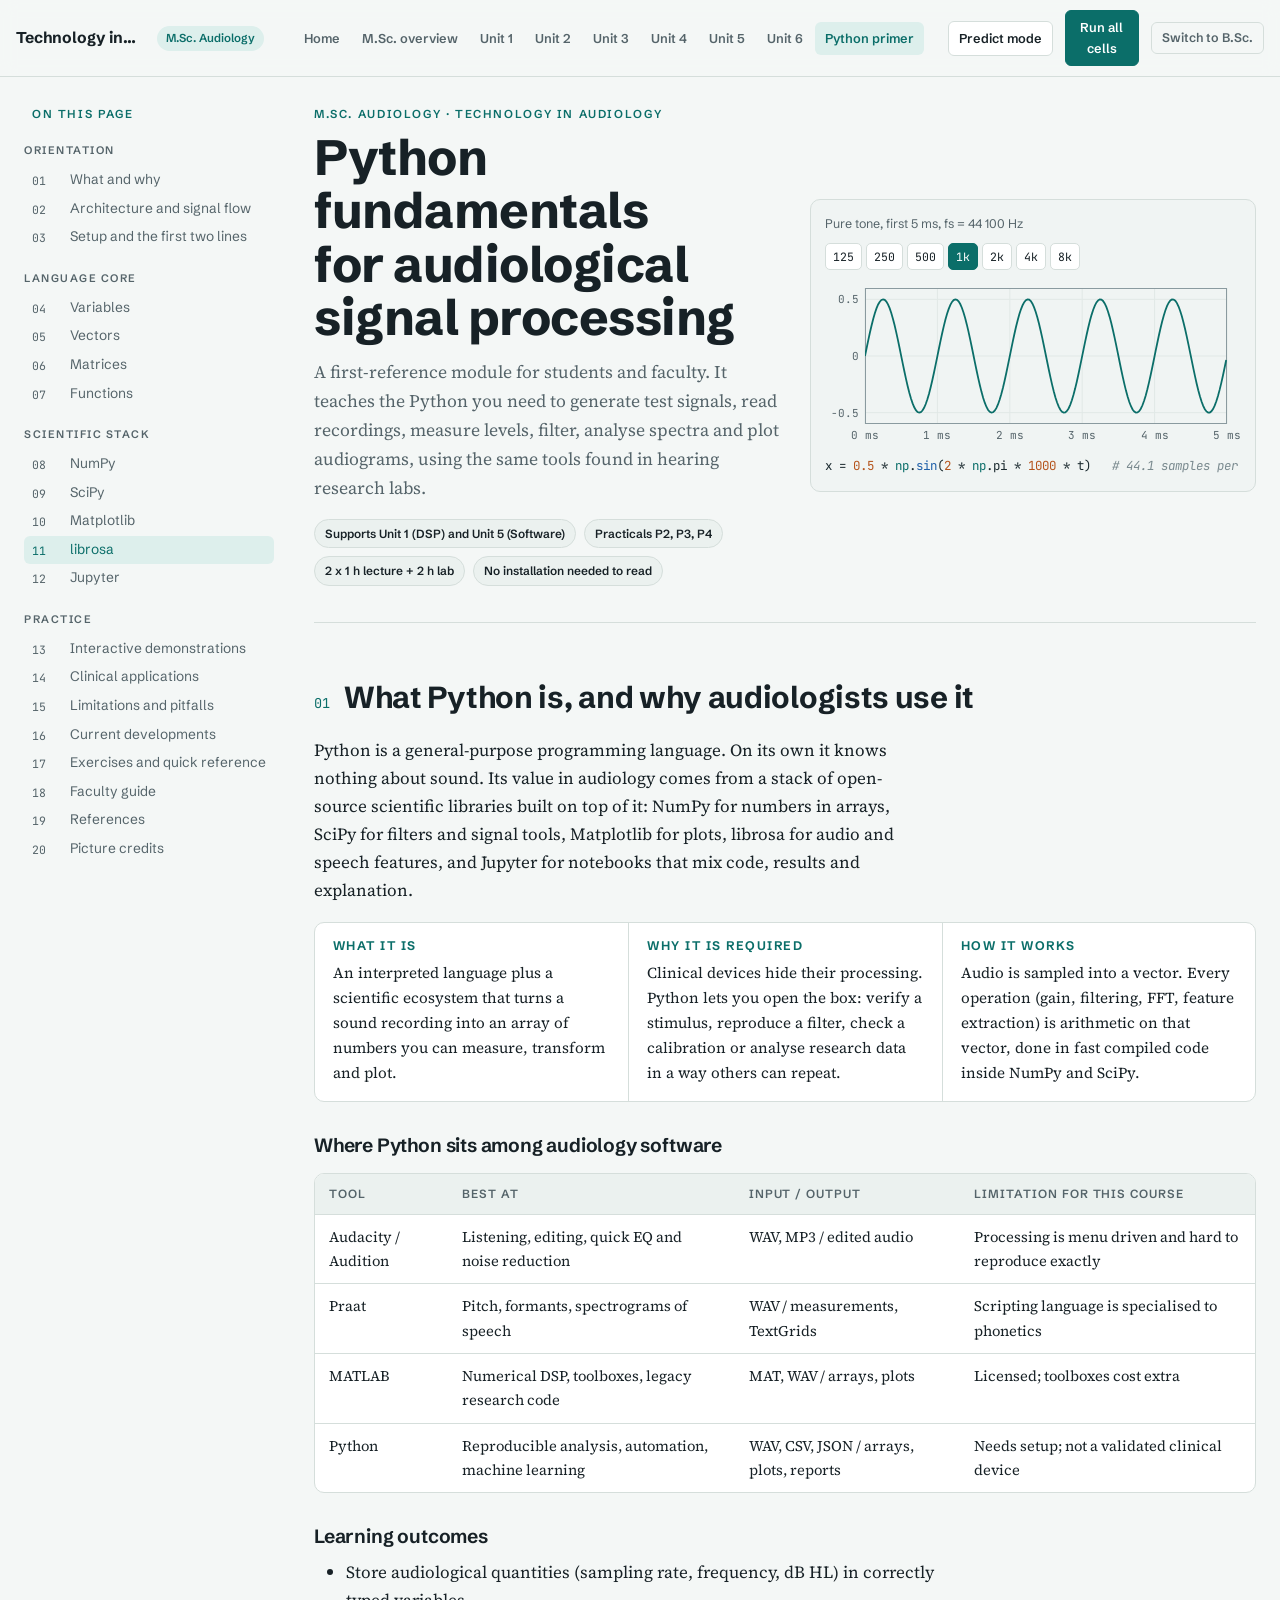
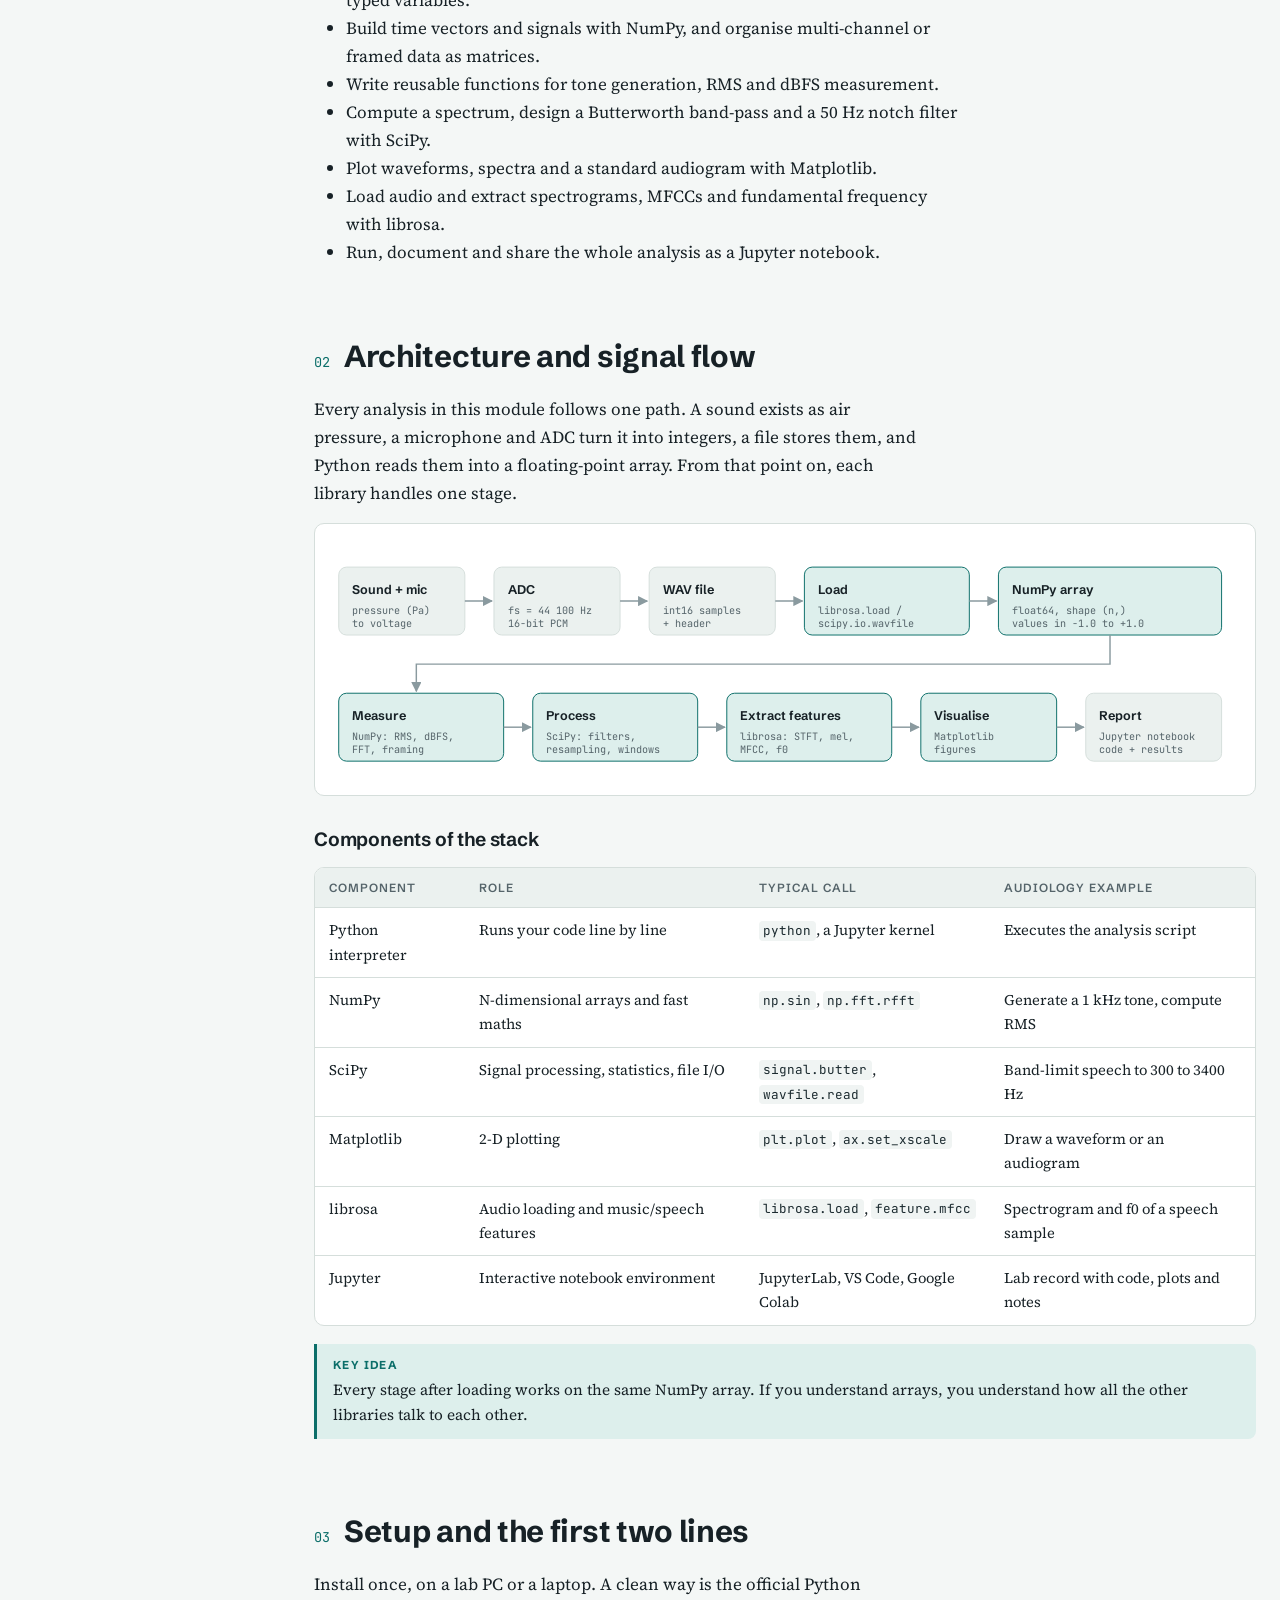
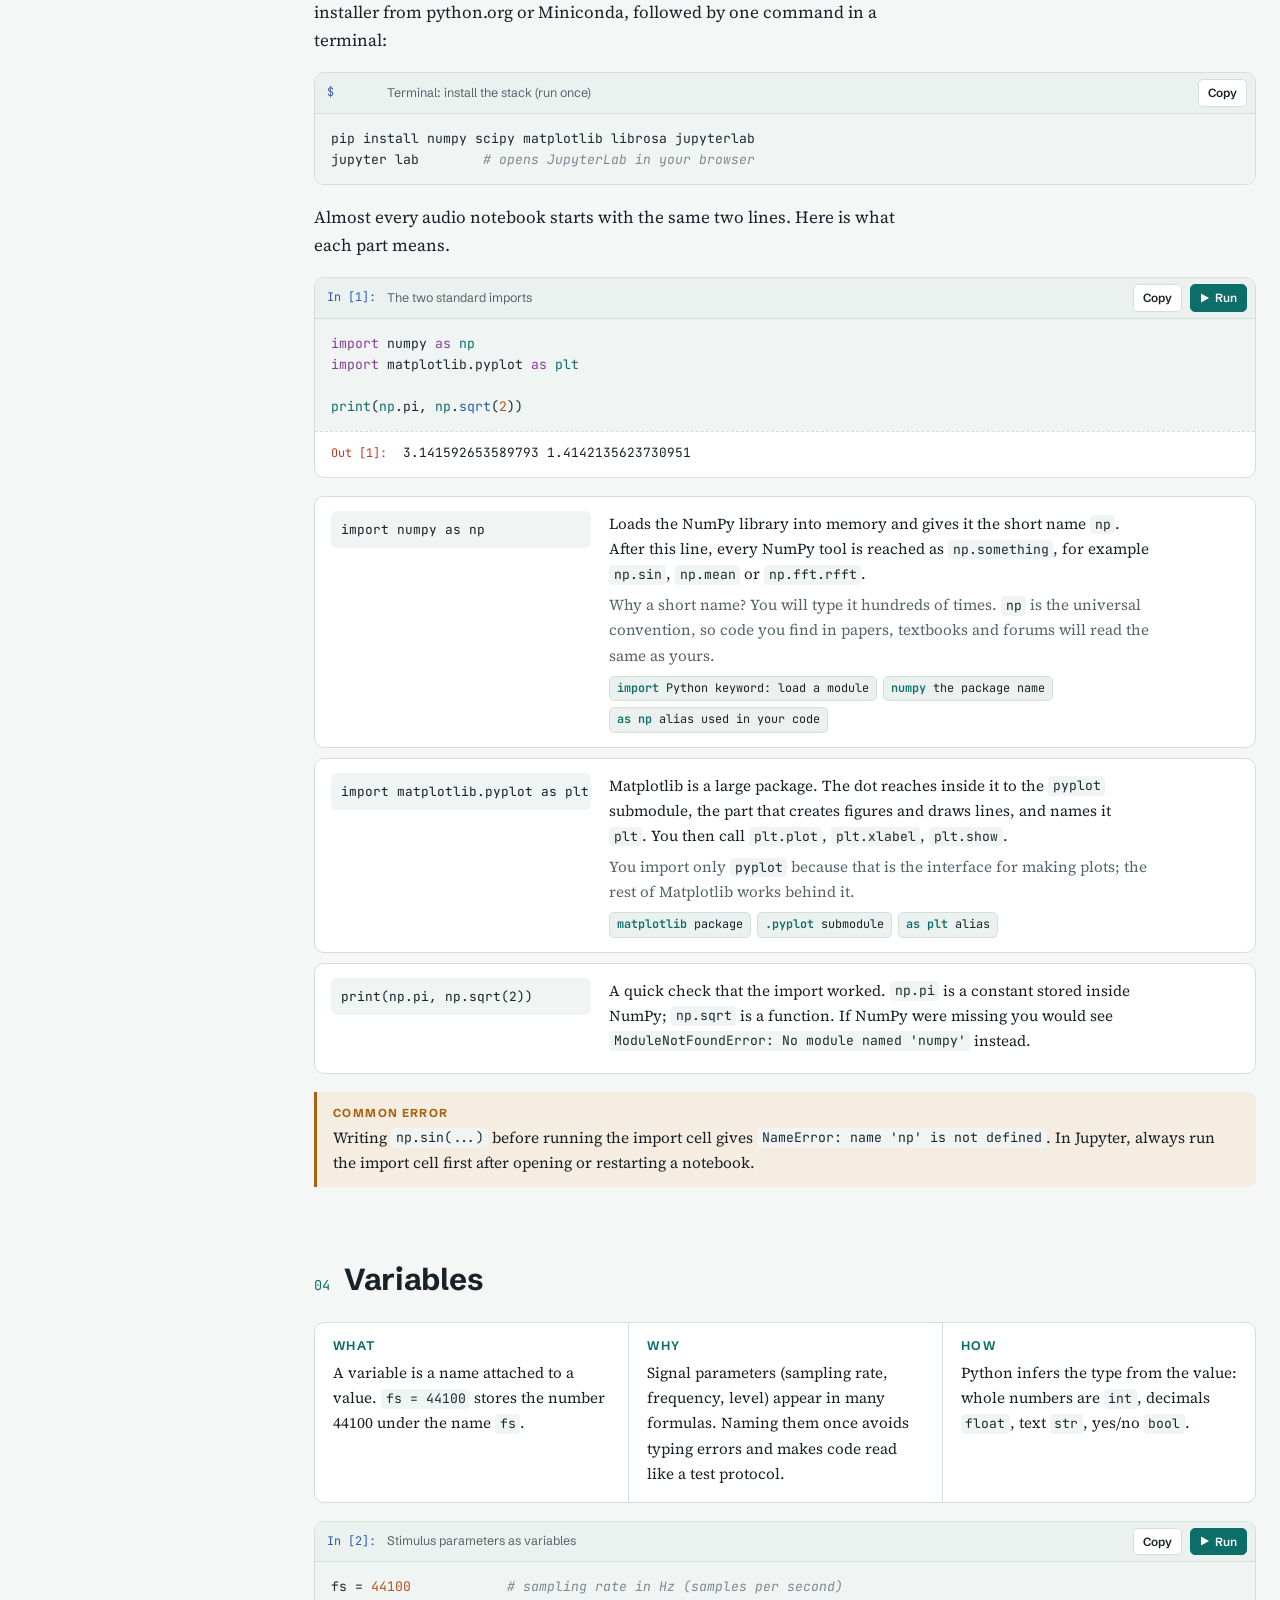
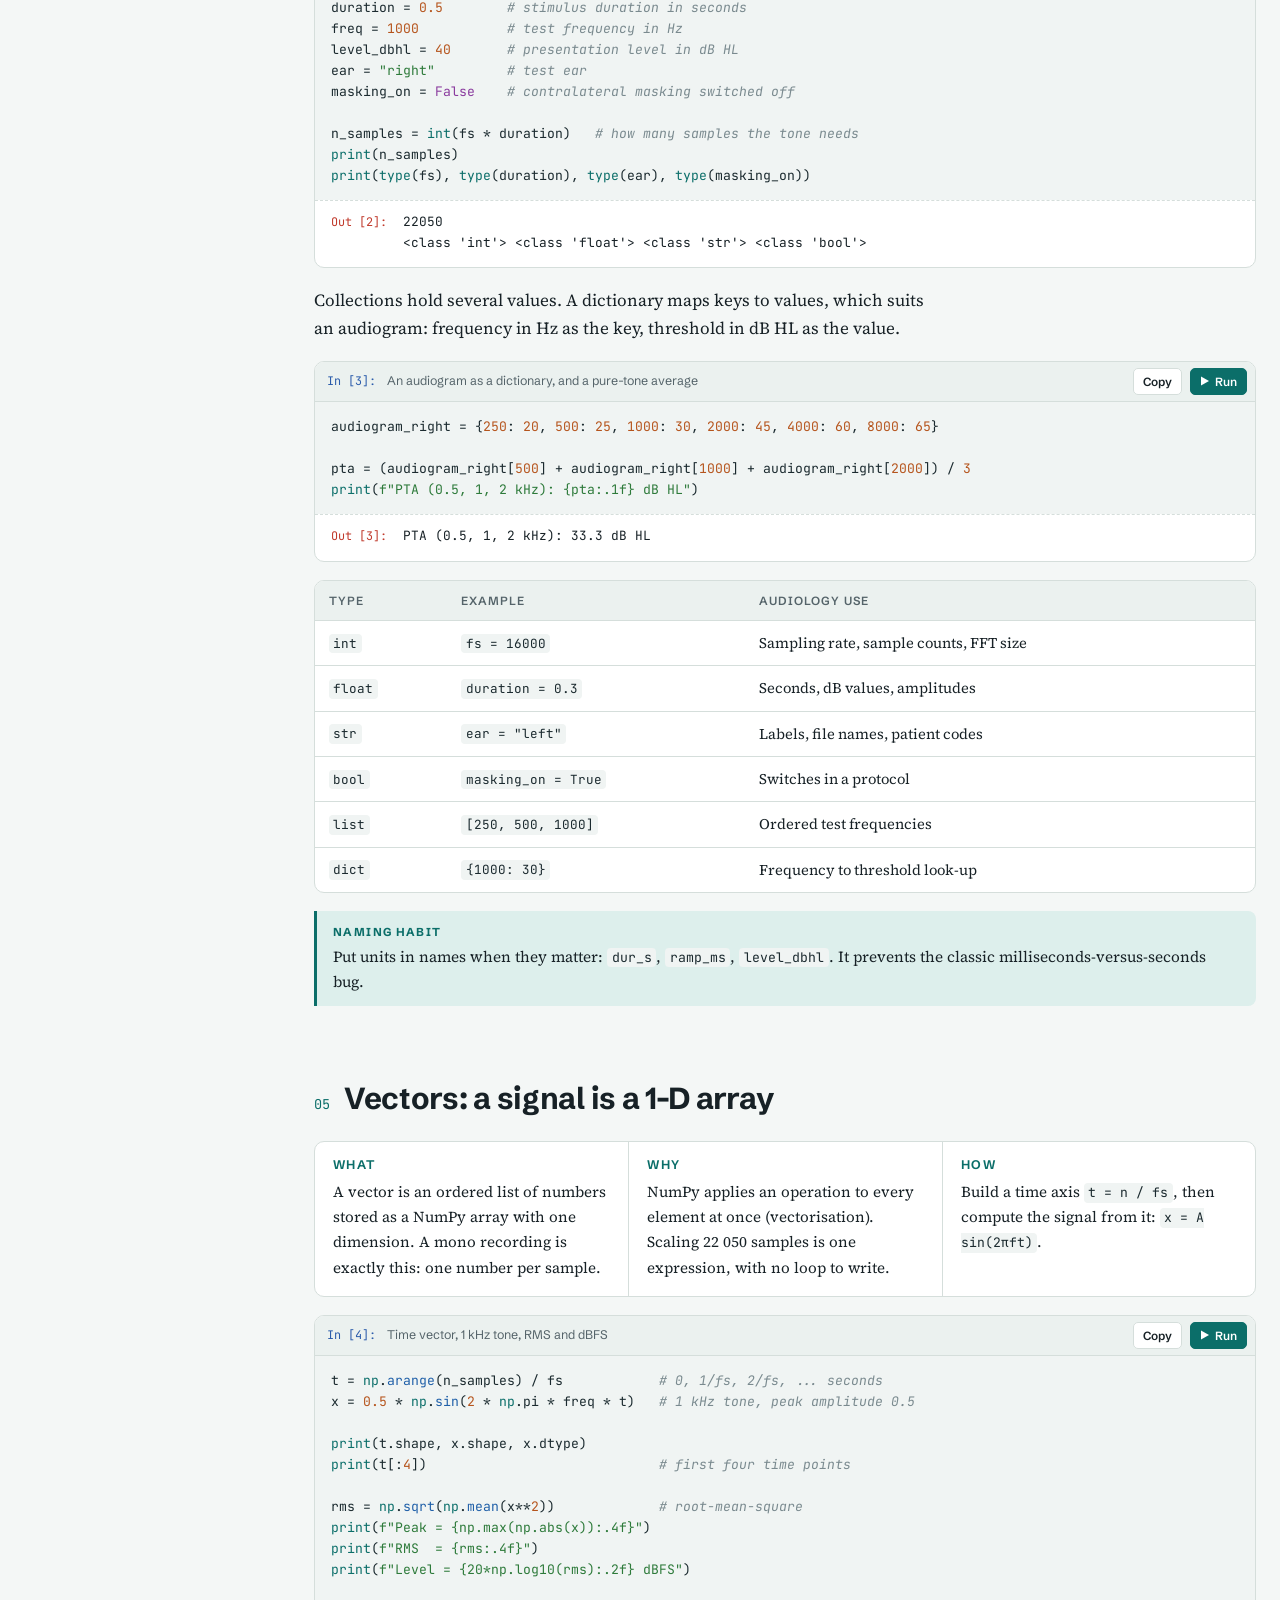
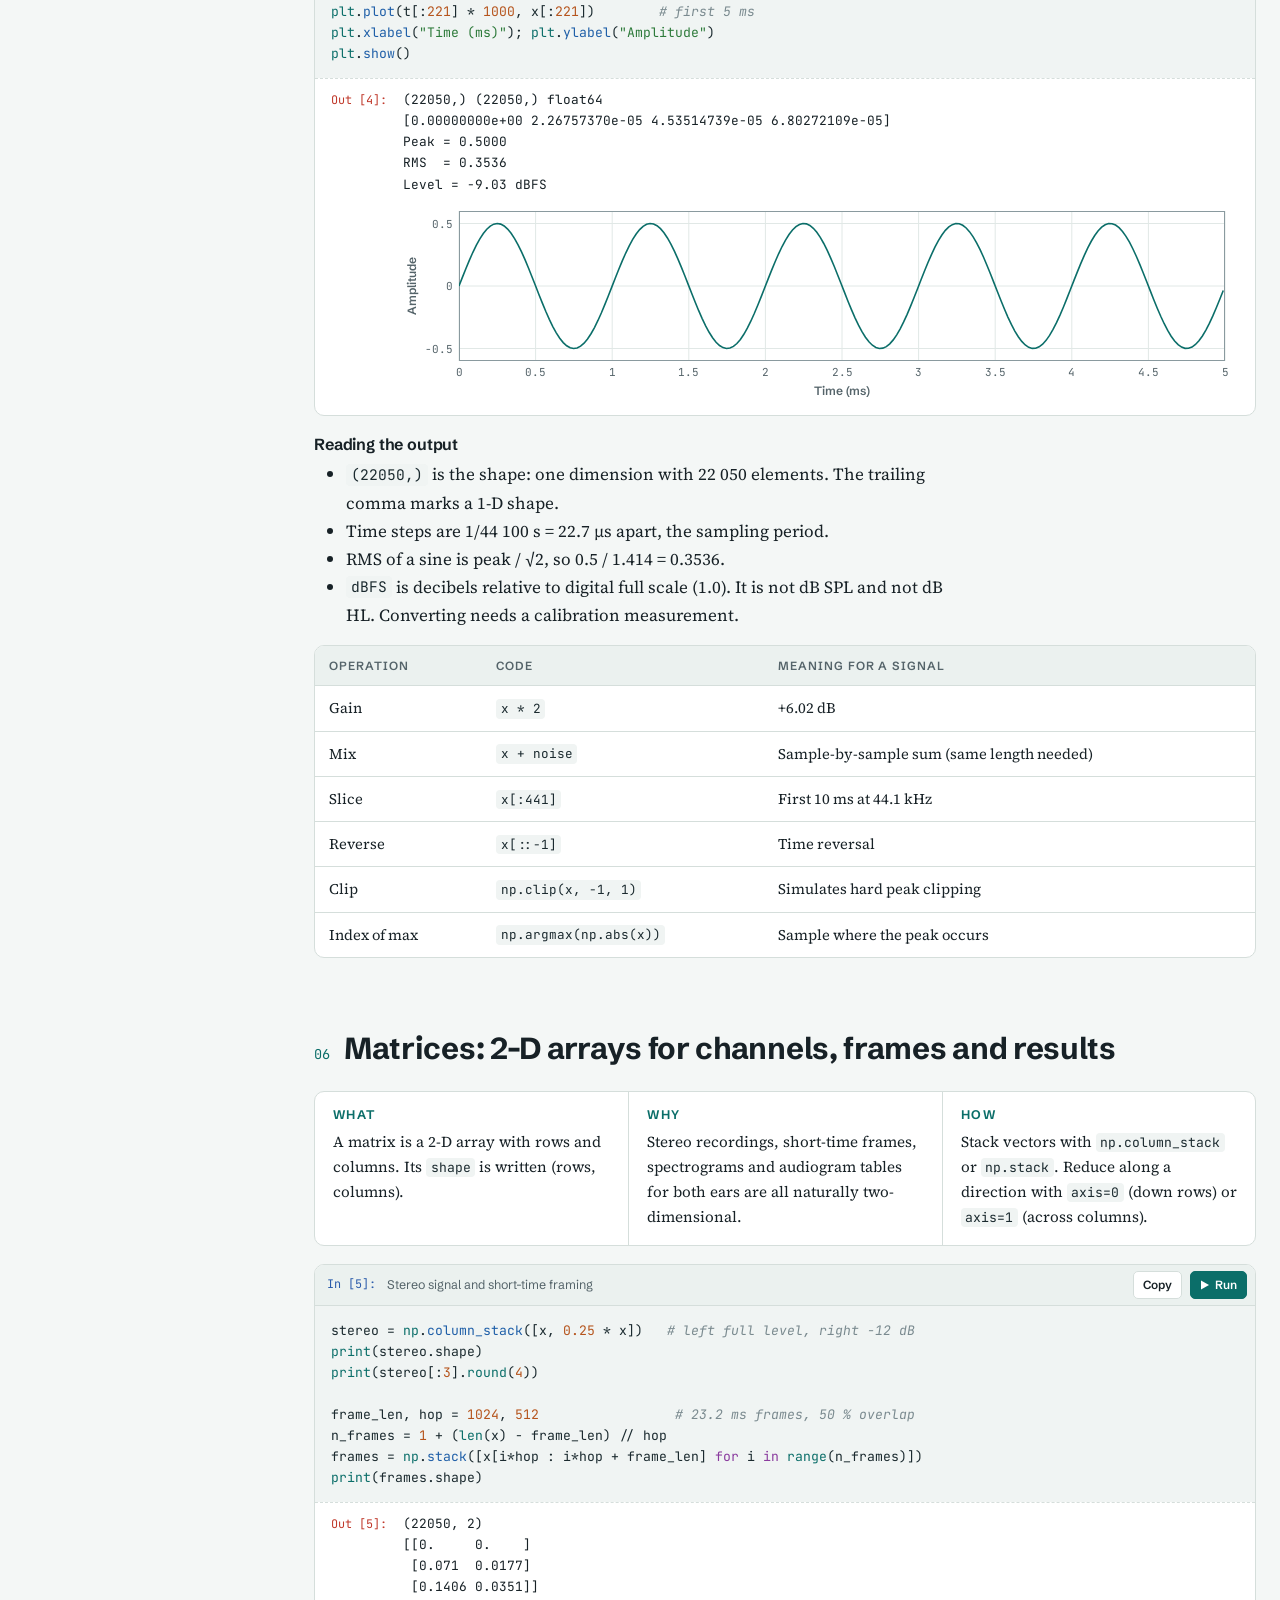
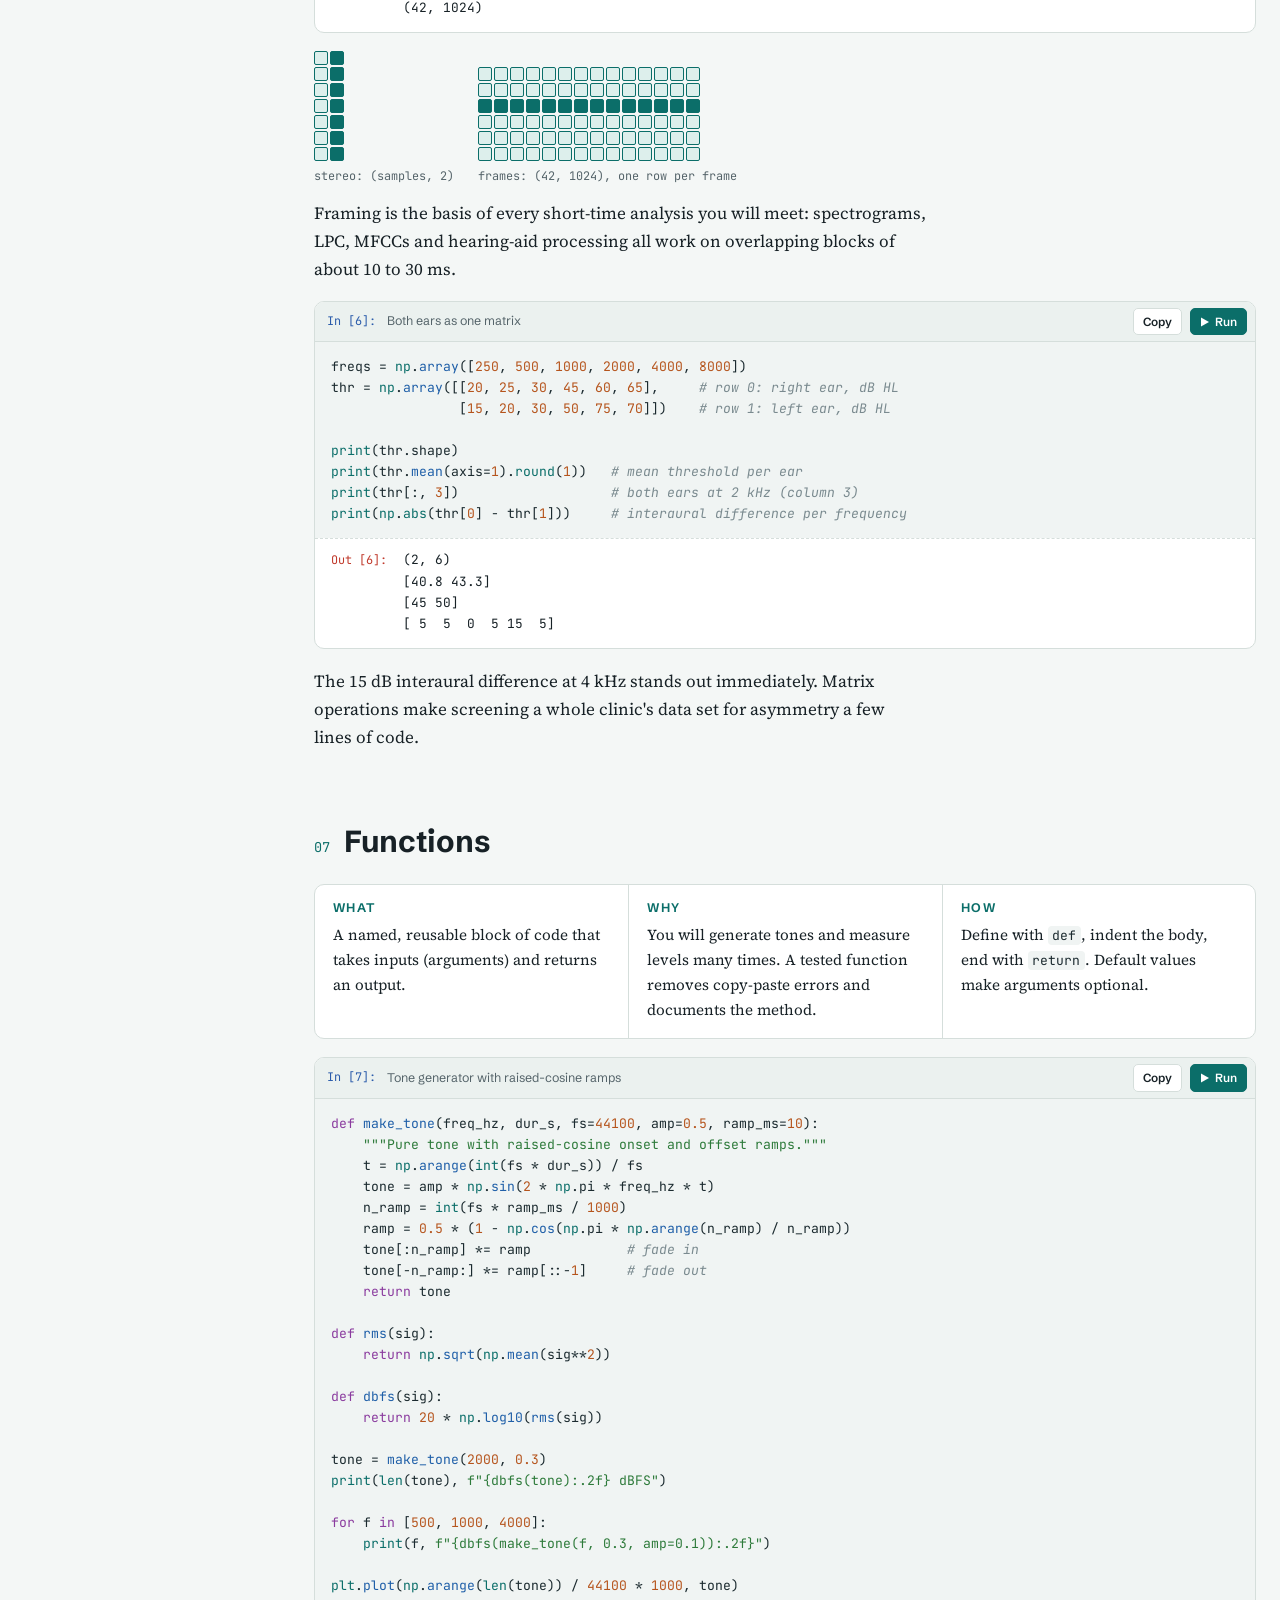
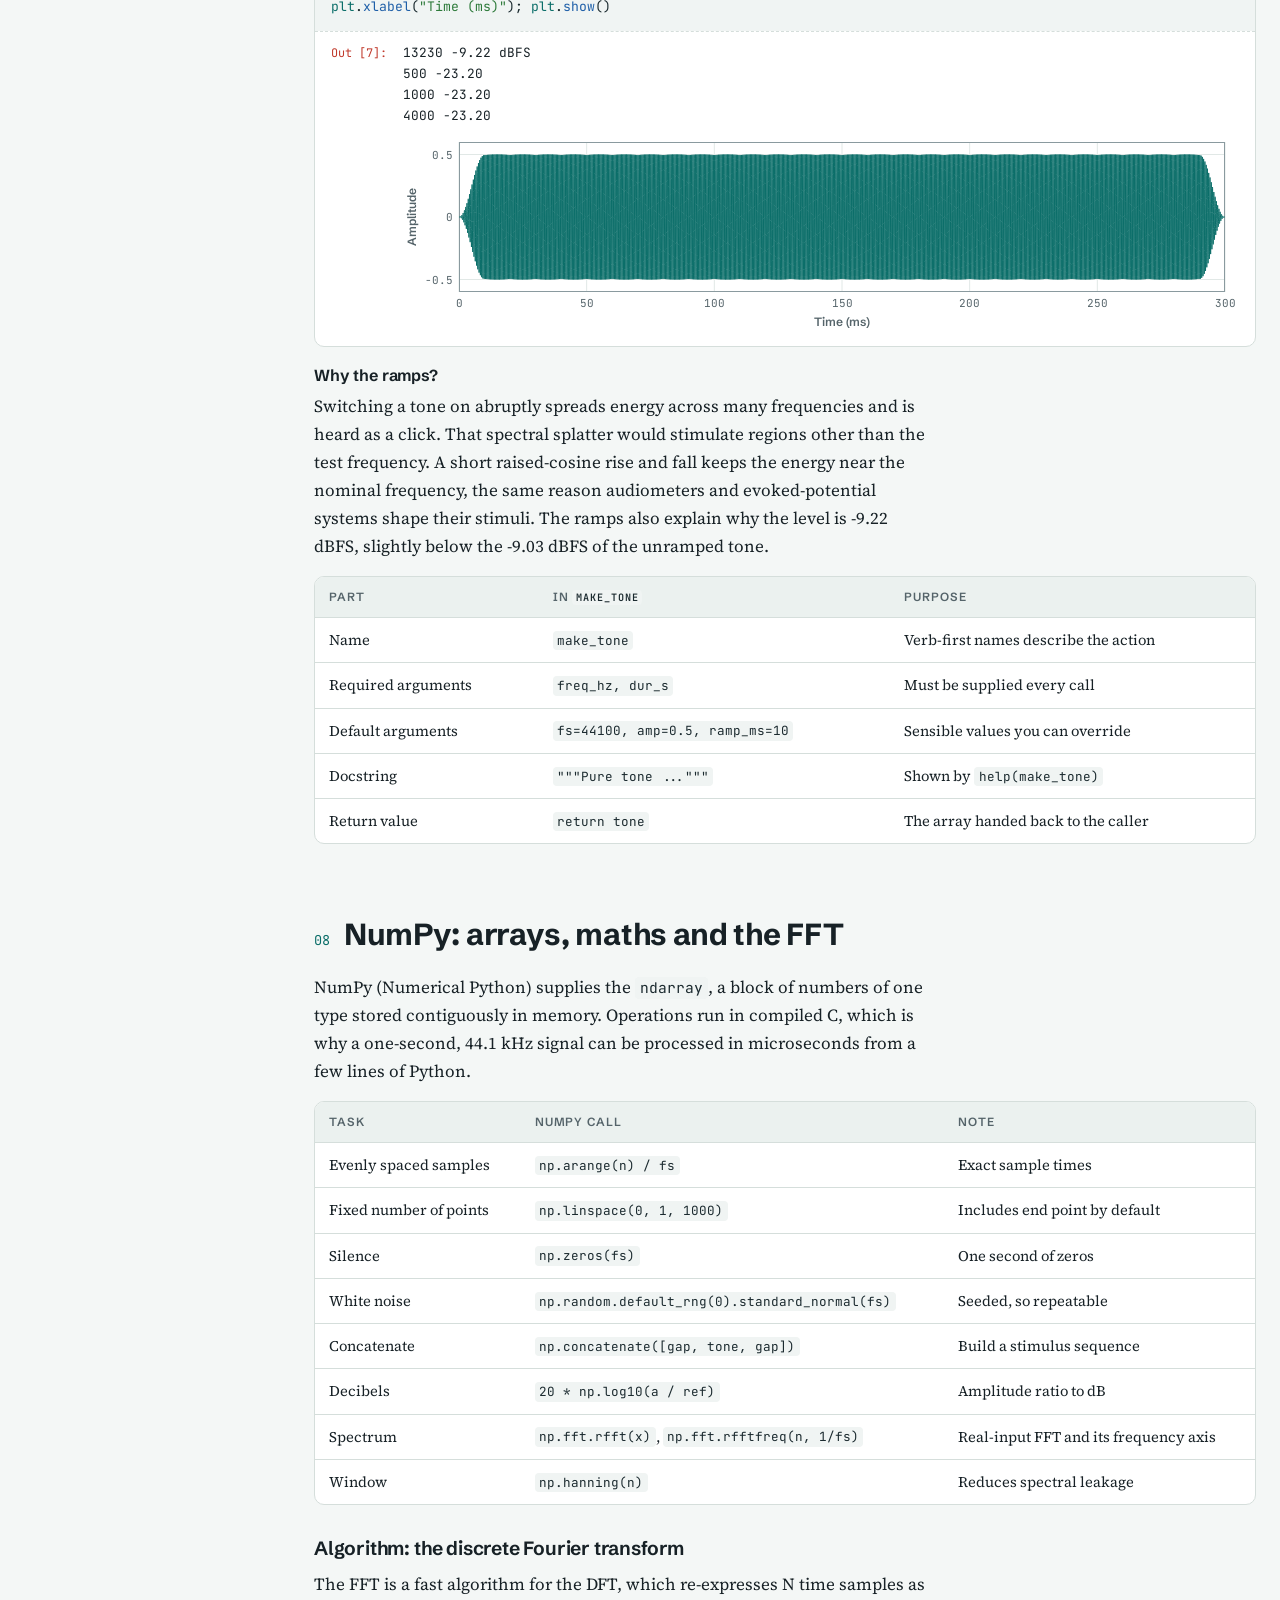
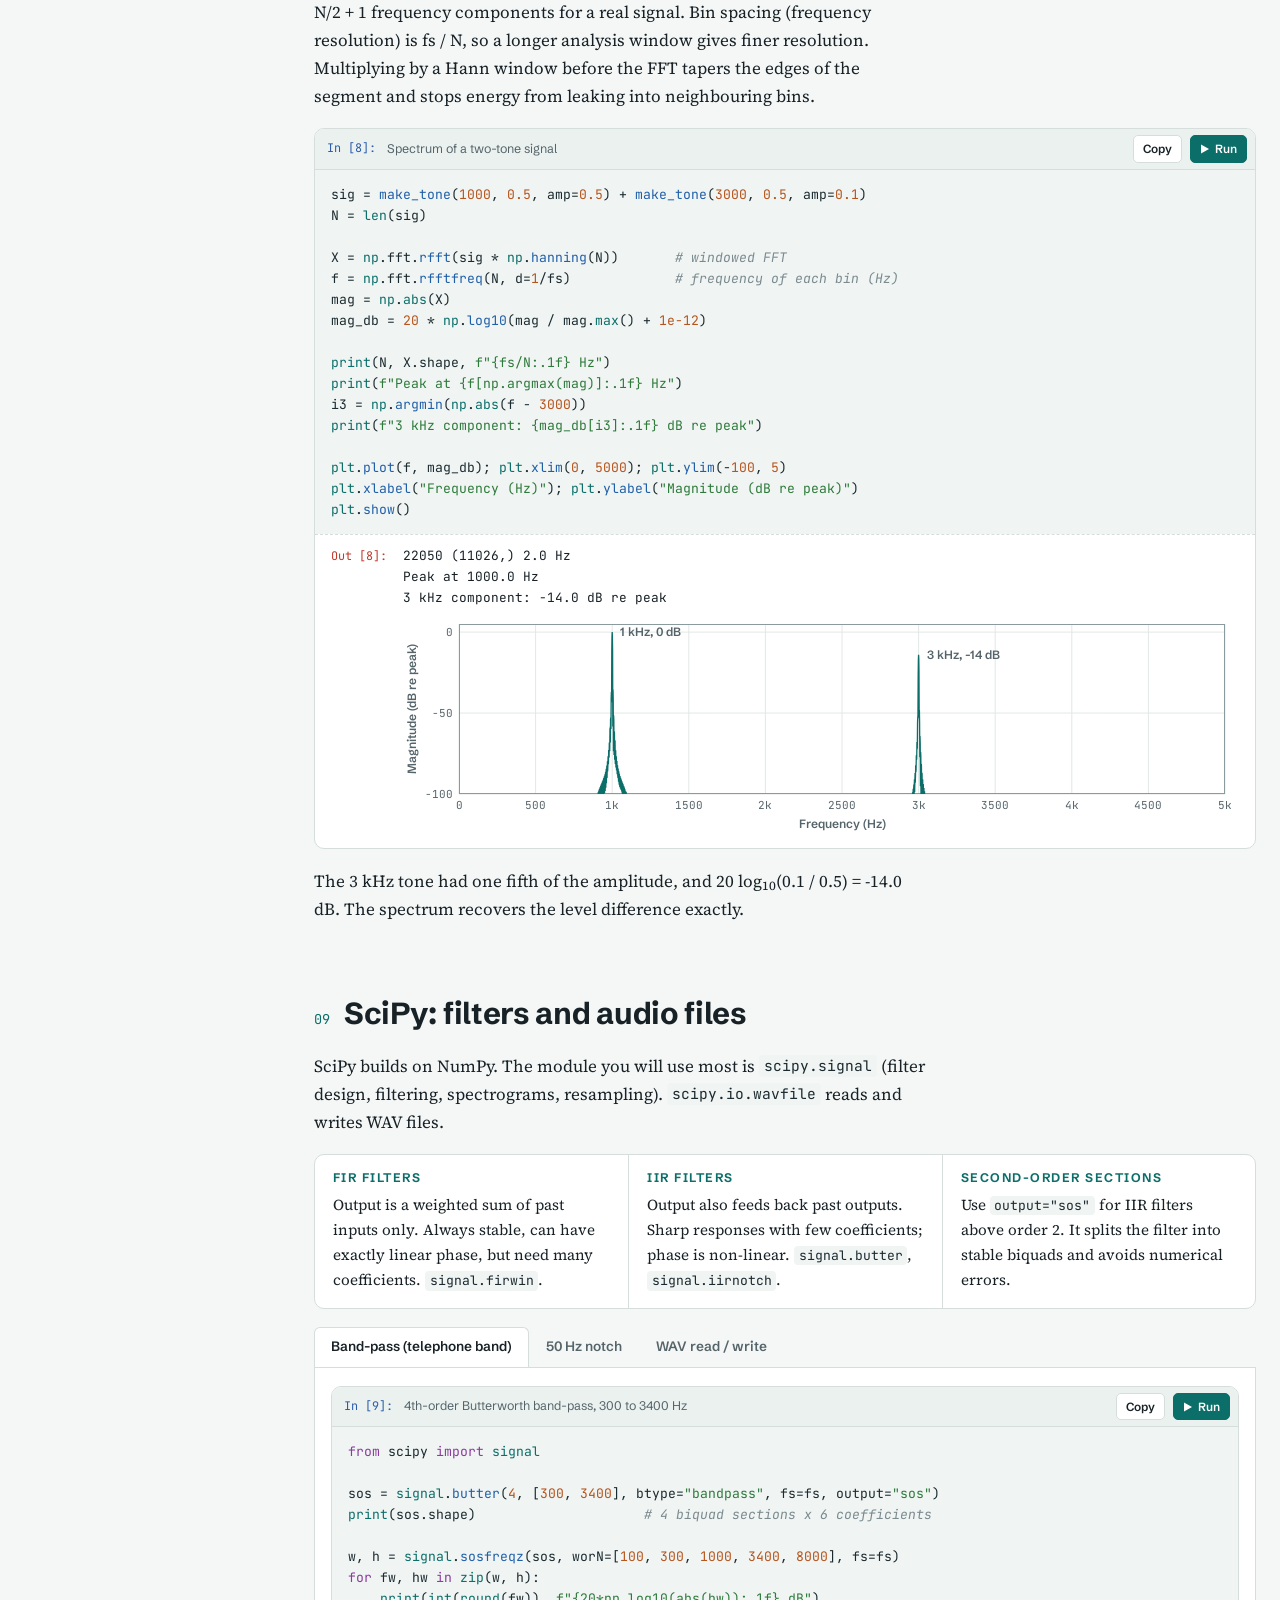
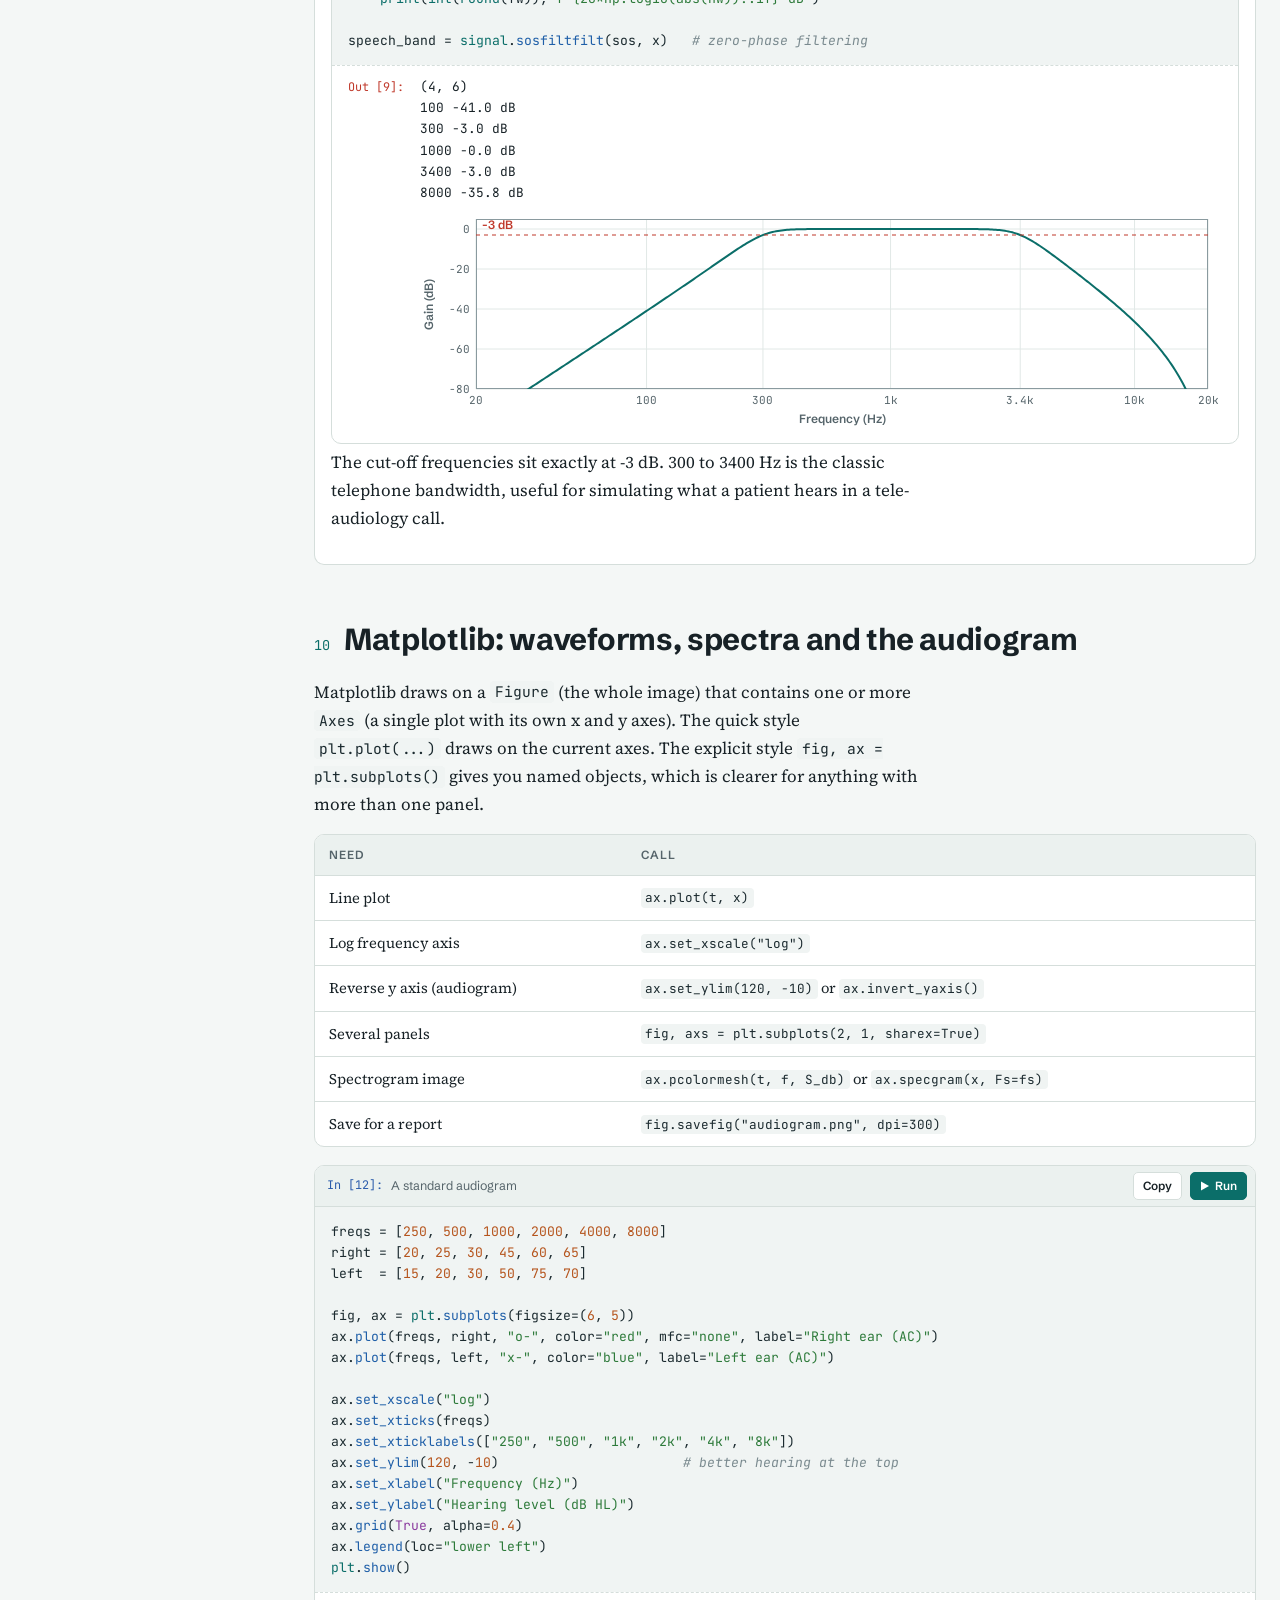
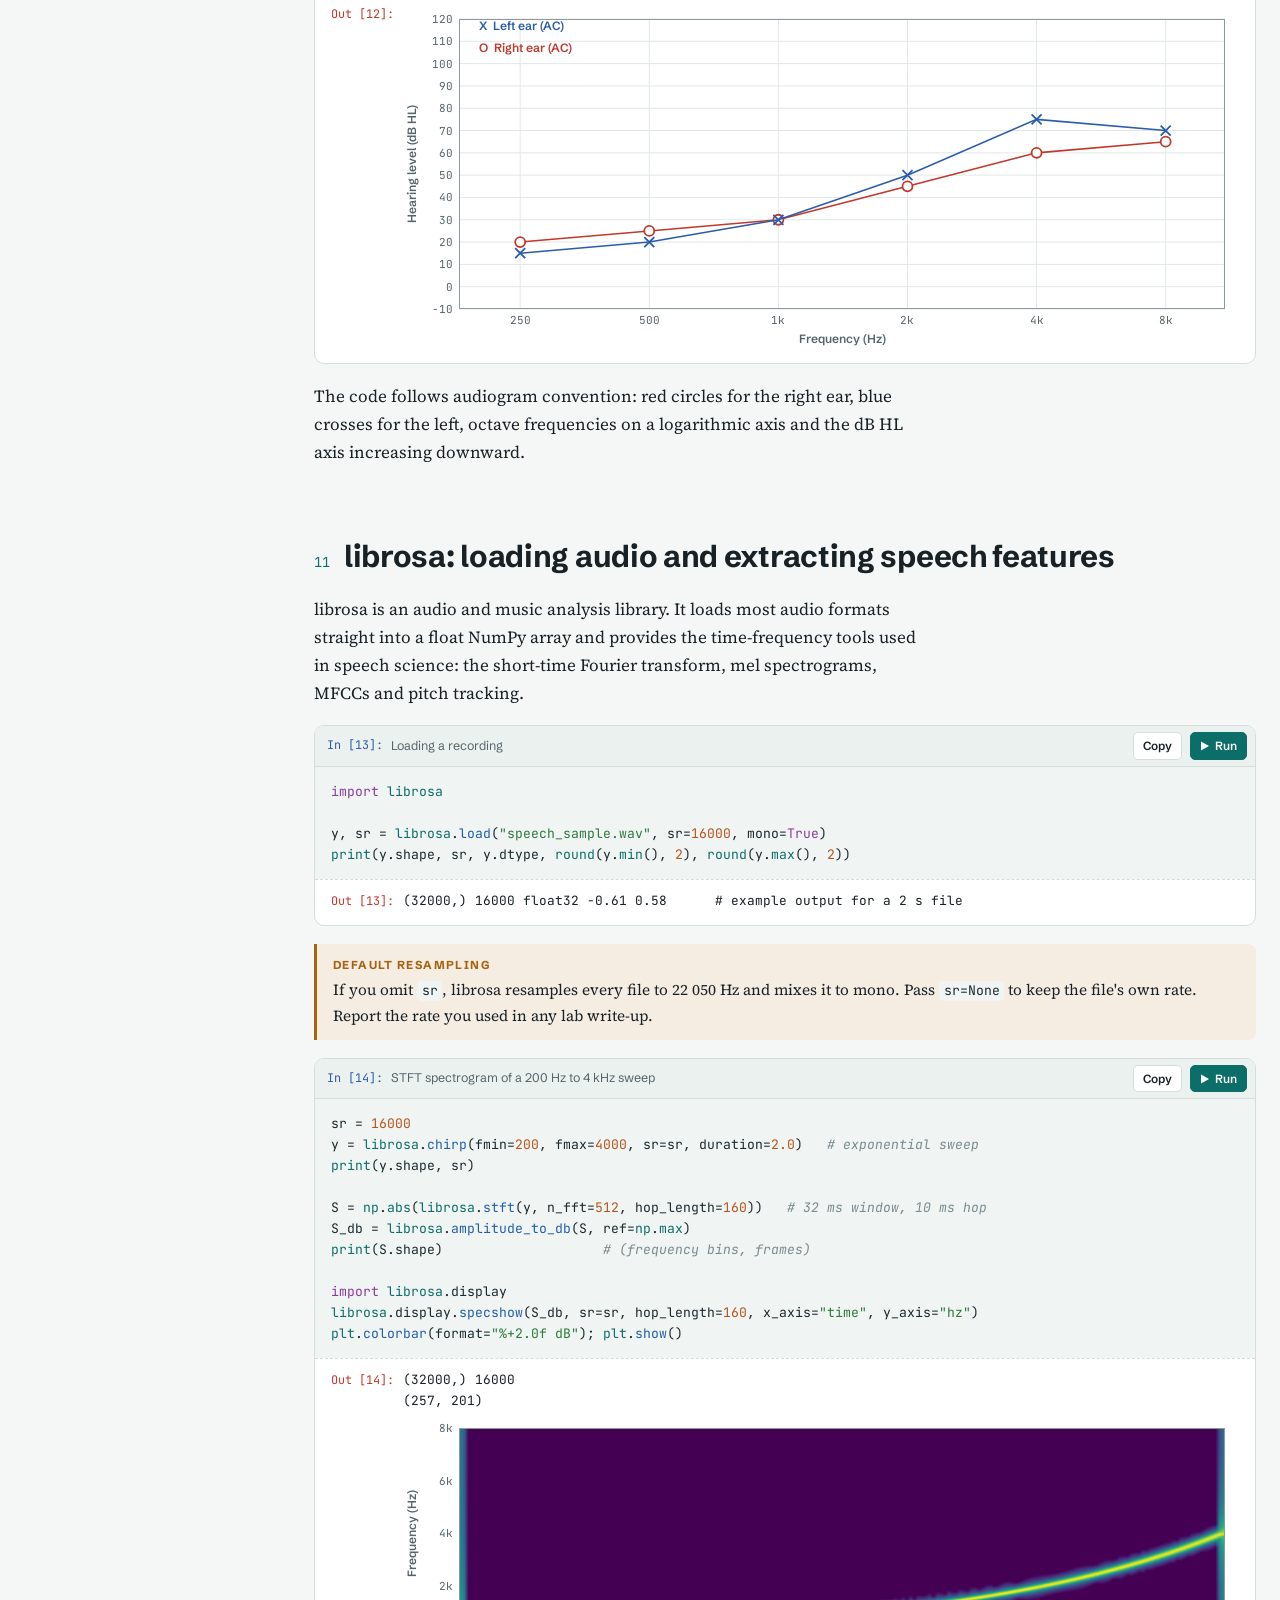
==== commit b84027d7: "Add B.Sc. track, shared home page and M.Sc. overview" ====
--- a/python.html
+++ b/python.html
@@ -18,11 +18,11 @@
     </button>
     <a class="brand" href="index.html">
       <span class="t">Technology in Audiology</span>
-    </a>
-    <nav class="unit-nav" aria-label="Units"><a href="index.html">Home</a><a href="unit1.html">Unit 1</a><a href="unit2.html">Unit 2</a><a href="unit3.html">Unit 3</a><a href="unit4.html">Unit 4</a><a href="unit5.html">Unit 5</a><a href="unit6.html">Unit 6</a><a href="python.html" class="active">Python primer</a></nav>
+    </a><span class="track-tag">M.Sc. Audiology</span>
+    <nav class="unit-nav" aria-label="Units"><a href="index.html">Home</a><a href="msc.html">M.Sc. overview</a><a href="unit1.html">Unit 1</a><a href="unit2.html">Unit 2</a><a href="unit3.html">Unit 3</a><a href="unit4.html">Unit 4</a><a href="unit5.html">Unit 5</a><a href="unit6.html">Unit 6</a><a href="python.html" class="active">Python primer</a></nav>
     <span class="spacer"></span>
     <button class="btn-ghost" id="predictBtn" type="button" aria-pressed="false" title="Hide all outputs so students predict them before running">Predict mode</button>
-    <button class="btn-accent d-none d-sm-inline-block" id="runAll" type="button">Run all cells</button>
+    <button class="btn-accent d-none d-sm-inline-block" id="runAll" type="button">Run all cells</button><a class="track-switch" href="bsc.html">Switch to B.Sc.</a>
   </div>
 </header>
 <div class="offcanvas offcanvas-start" tabindex="-1" id="mnav" aria-labelledby="mnavLabel">
@@ -30,7 +30,7 @@
     <h5 class="offcanvas-title" id="mnavLabel" style="font-family:var(--font-display)">Technology in Audiology</h5>
     <button type="button" class="btn-close" data-bs-dismiss="offcanvas" aria-label="Close"></button>
   </div>
-  <div class="offcanvas-body"><ul class="mob-units"><li><a href="index.html">Home</a></li><li><a href="unit1.html">Unit 1: Transducers and DSP</a></li><li><a href="unit2.html">Unit 2: Computers and Tele-audiology</a></li><li><a href="unit3.html">Unit 3: Hearing Aids and Implants</a></li><li><a href="unit4.html">Unit 4: Hearing Science Instruments</a></li><li><a href="unit5.html">Unit 5: Analysis Software</a></li><li><a href="unit6.html">Unit 6: Audiology Instruments</a></li><li><a href="python.html" class="active">Python primer</a></li></ul><div class="eyebrow" style="margin-bottom:6px">On this page</div><div id="mnavBody"></div></div>
+  <div class="offcanvas-body"><ul class="mob-units"><li><a href="index.html">Home</a></li><li><a href="msc.html">M.Sc. overview</a></li><li><a href="unit1.html">Unit 1: Transducers and DSP</a></li><li><a href="unit2.html">Unit 2: Computers and Tele-audiology</a></li><li><a href="unit3.html">Unit 3: Hearing Aids and Implants</a></li><li><a href="unit4.html">Unit 4: Hearing Science Instruments</a></li><li><a href="unit5.html">Unit 5: Analysis Software</a></li><li><a href="unit6.html">Unit 6: Audiology Instruments</a></li><li><a href="python.html" class="active">Python primer</a></li></ul><div class="eyebrow" style="margin-bottom:6px">On this page</div><div id="mnavBody"></div></div>
 </div>
 <div class="shell" id="top">
   <aside class="sidenav" aria-label="On this page">
--- a/assets/style.css
+++ b/assets/style.css
@@ -282,3 +282,21 @@
 main p,main li{overflow-wrap:break-word}
 .out > *{min-width:0}
 main a{word-break:break-word}
+/* programme tracks */
+.track-tag{font-family:var(--font-display);font-size:.72rem;font-weight:600;color:var(--accent);background:var(--accent-soft);border-radius:999px;padding:3px 9px;white-space:nowrap;margin-left:8px;flex:none}
+.track-switch{font-family:var(--font-display);font-size:.78rem;font-weight:600;color:var(--muted);text-decoration:none;border:1px solid var(--rule);border-radius:6px;padding:5px 10px;white-space:nowrap;display:none}
+@media (min-width:576px){.track-switch{display:inline-block}}
+.track-switch:hover{color:var(--accent);border-color:var(--accent)}
+.prog-grid{display:grid;grid-template-columns:1fr;gap:18px;margin:18px 0}
+@media (min-width:900px){.prog-grid{grid-template-columns:repeat(2,1fr)}}
+.prog-grid > *{min-width:0}
+.prog-card{display:flex;flex-direction:column;gap:10px;border:1px solid var(--rule);border-top:4px solid var(--accent);border-radius:12px;padding:24px 24px 20px;background:var(--surface);color:var(--ink);text-decoration:none}
+.prog-card:nth-child(2){border-top-color:var(--left)}
+.prog-card:hover{border-color:var(--accent);color:var(--ink);box-shadow:0 6px 20px rgba(0,0,0,.06)}
+.prog-card .u{font-family:var(--font-mono);font-size:.8rem;color:var(--accent)}
+.prog-card:nth-child(2) .u{color:var(--left)}
+.prog-card h3{margin:0;font-size:1.45rem}
+.prog-card p{margin:0;color:var(--muted)}
+.prog-card .n{font-family:var(--font-display);font-size:.8rem;color:var(--muted)}
+.prog-card .go{font-family:var(--font-display);font-weight:600;font-size:.9rem;color:var(--accent);margin-top:auto}
+.prog-card:nth-child(2) .go{color:var(--left)}
